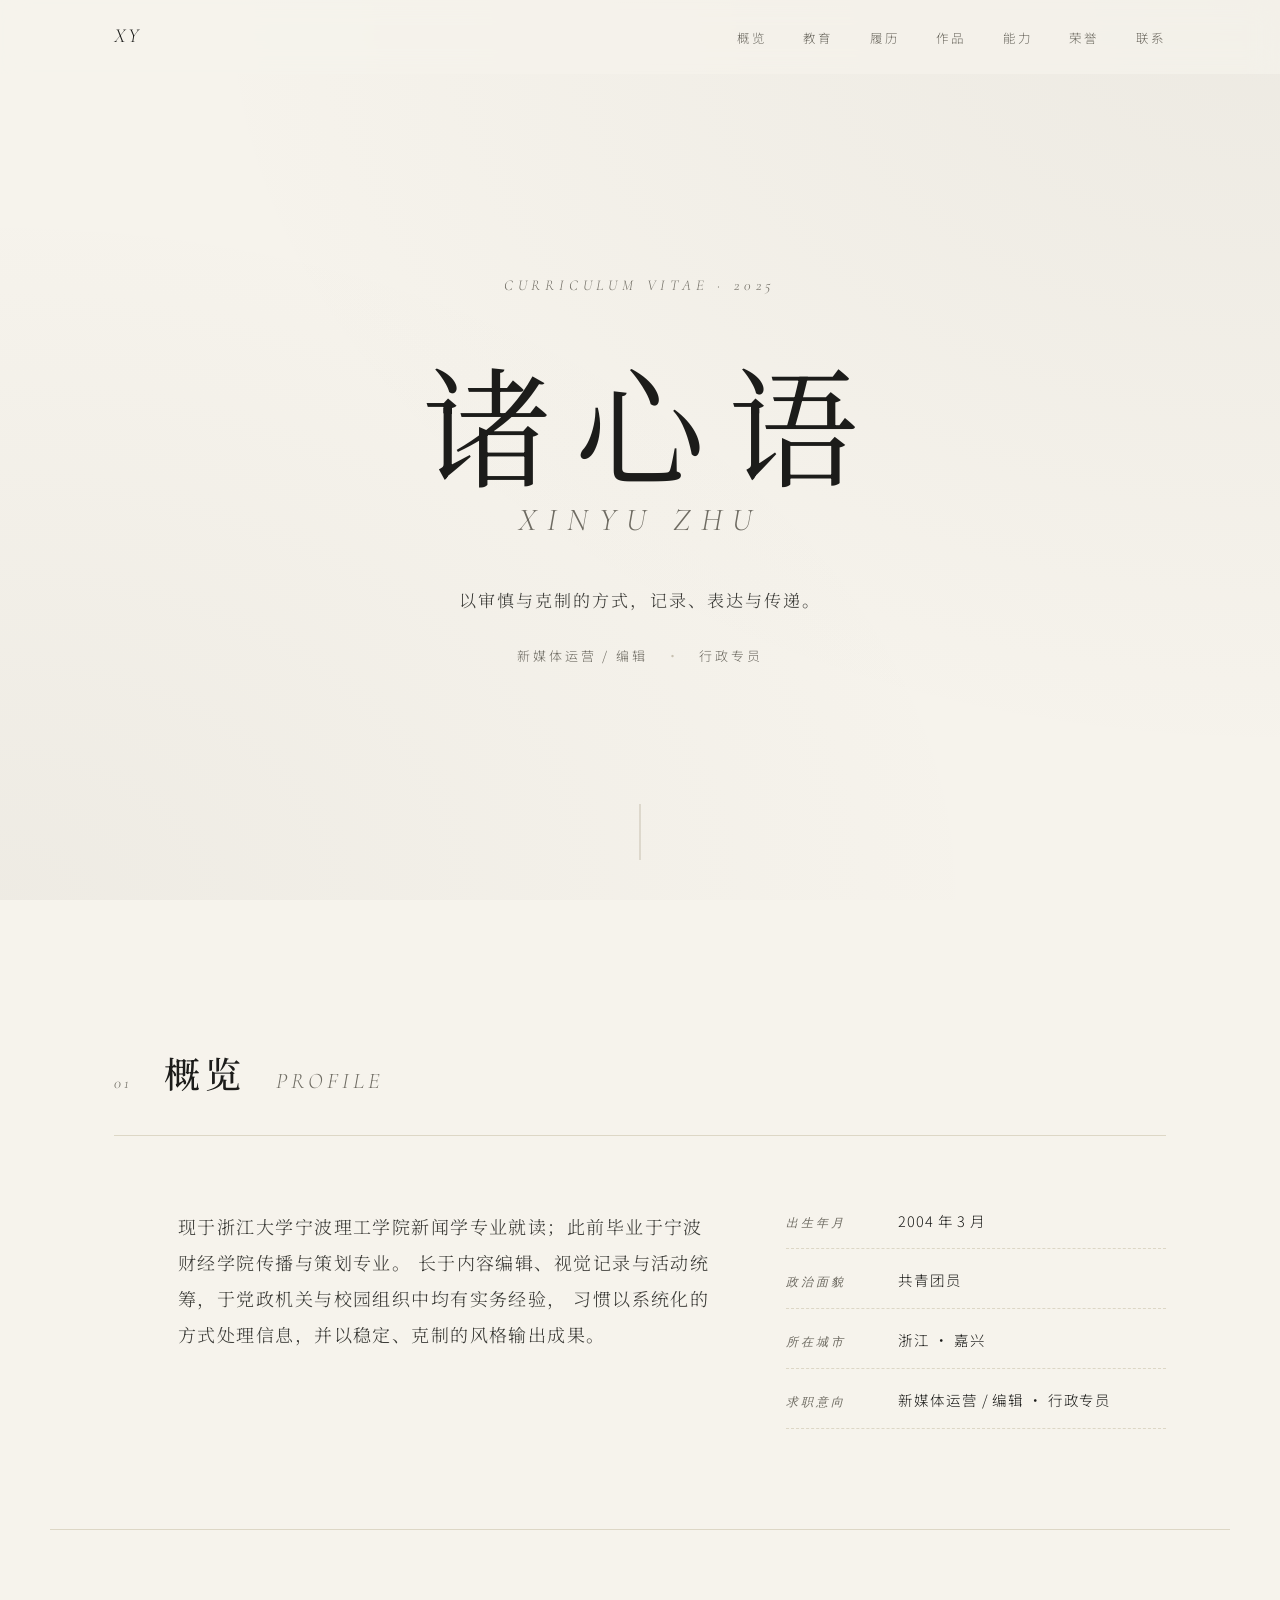
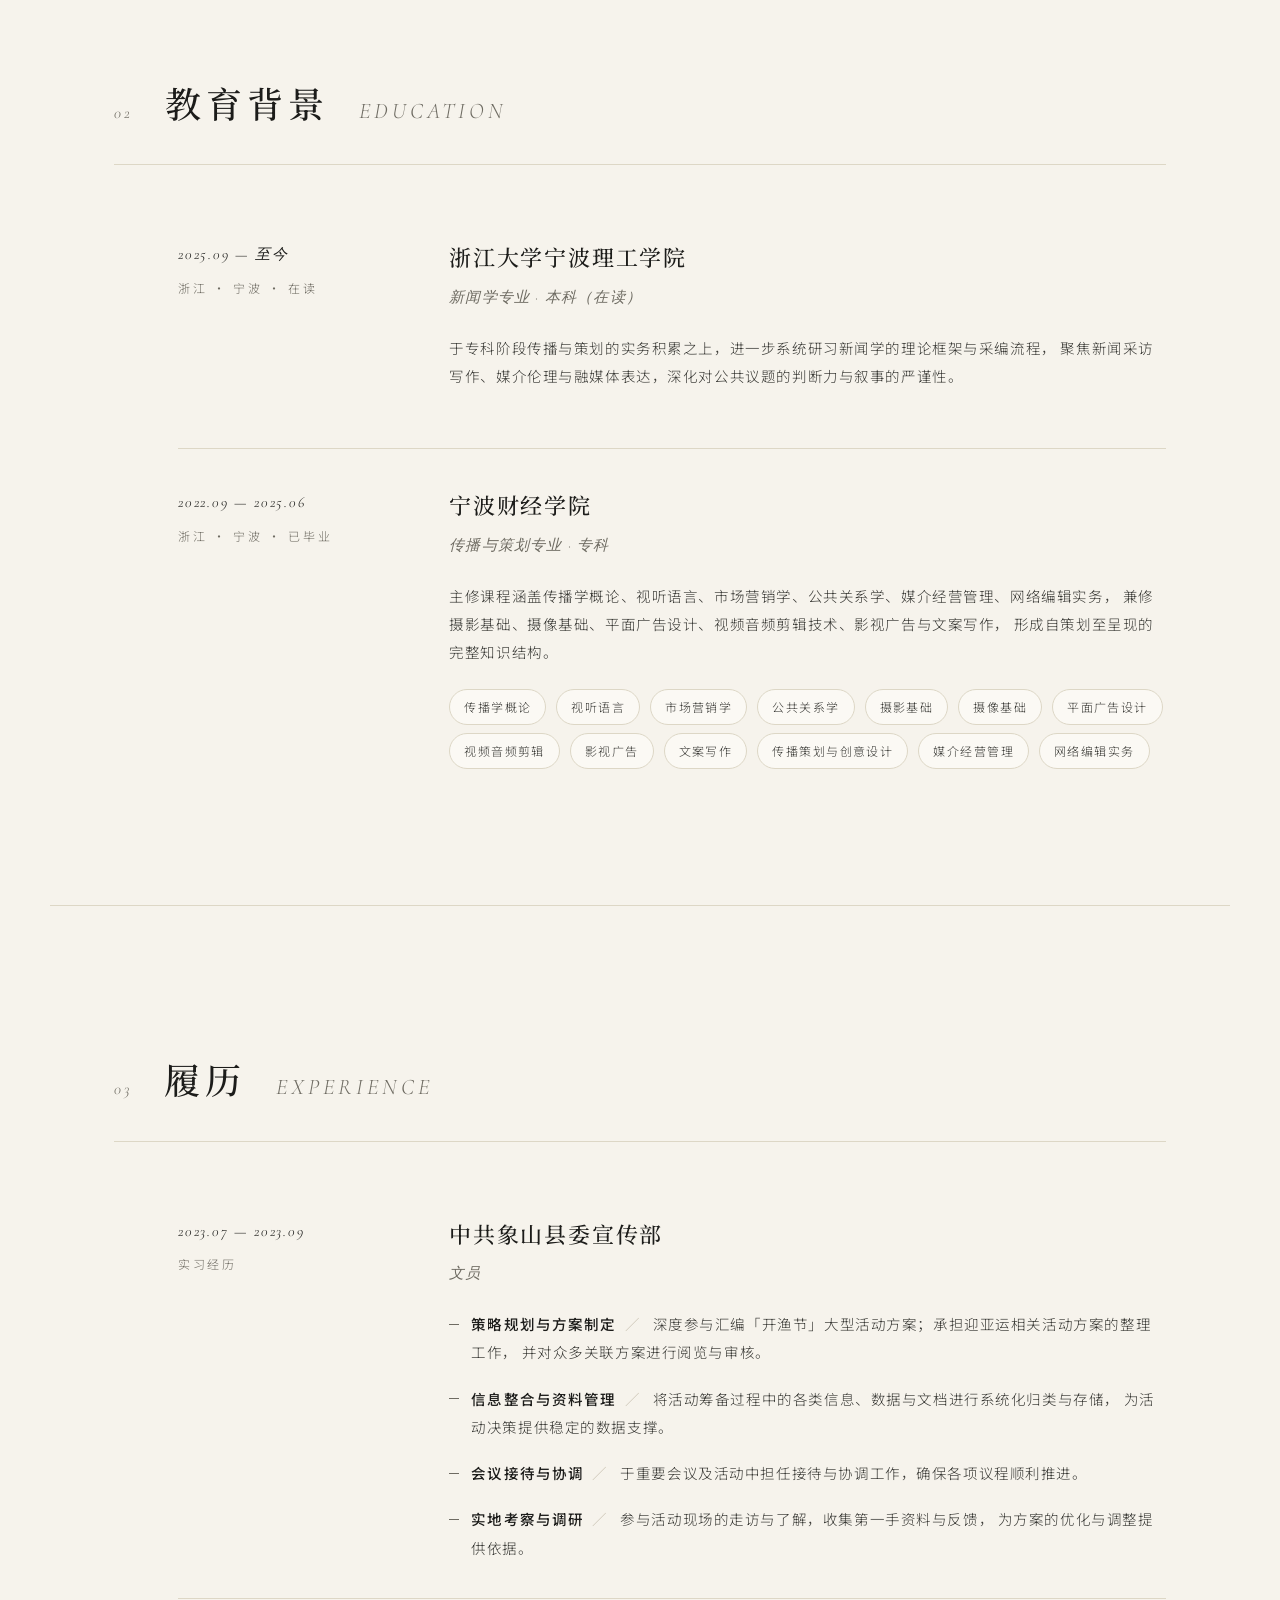
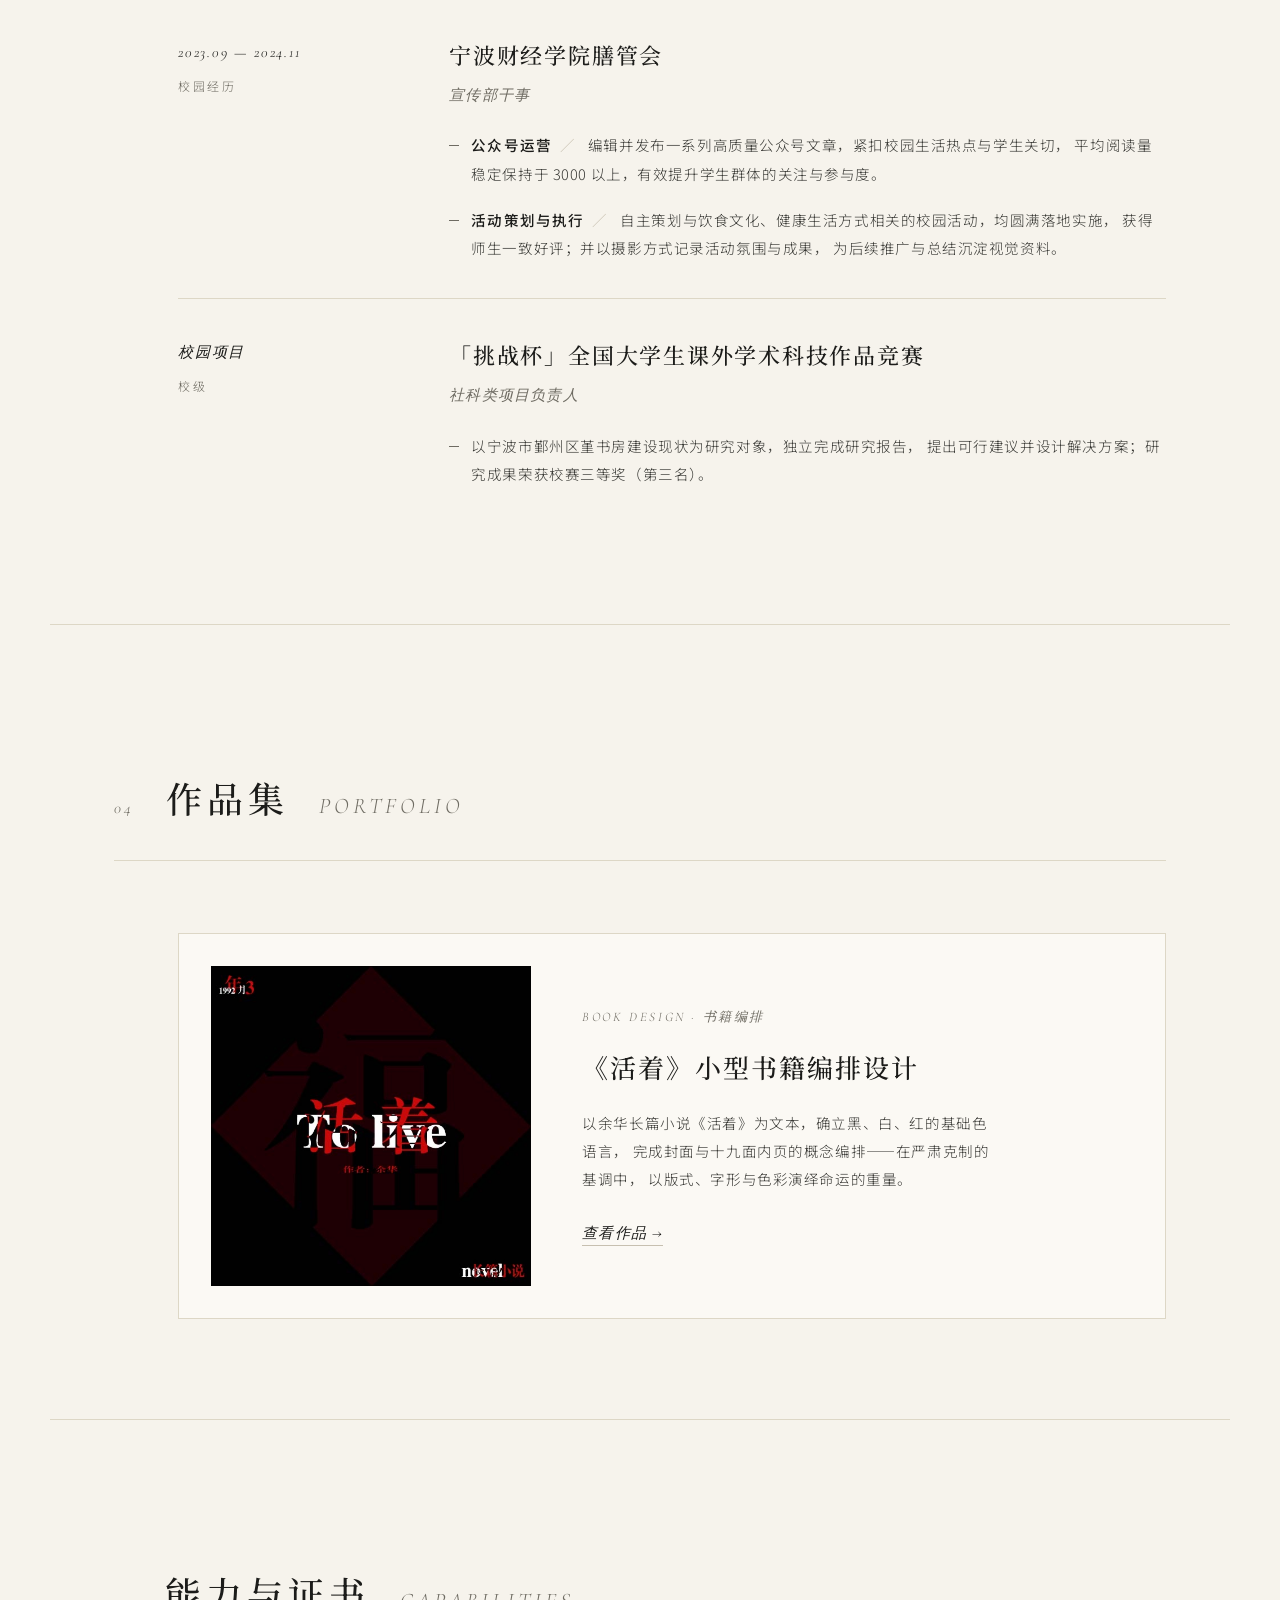
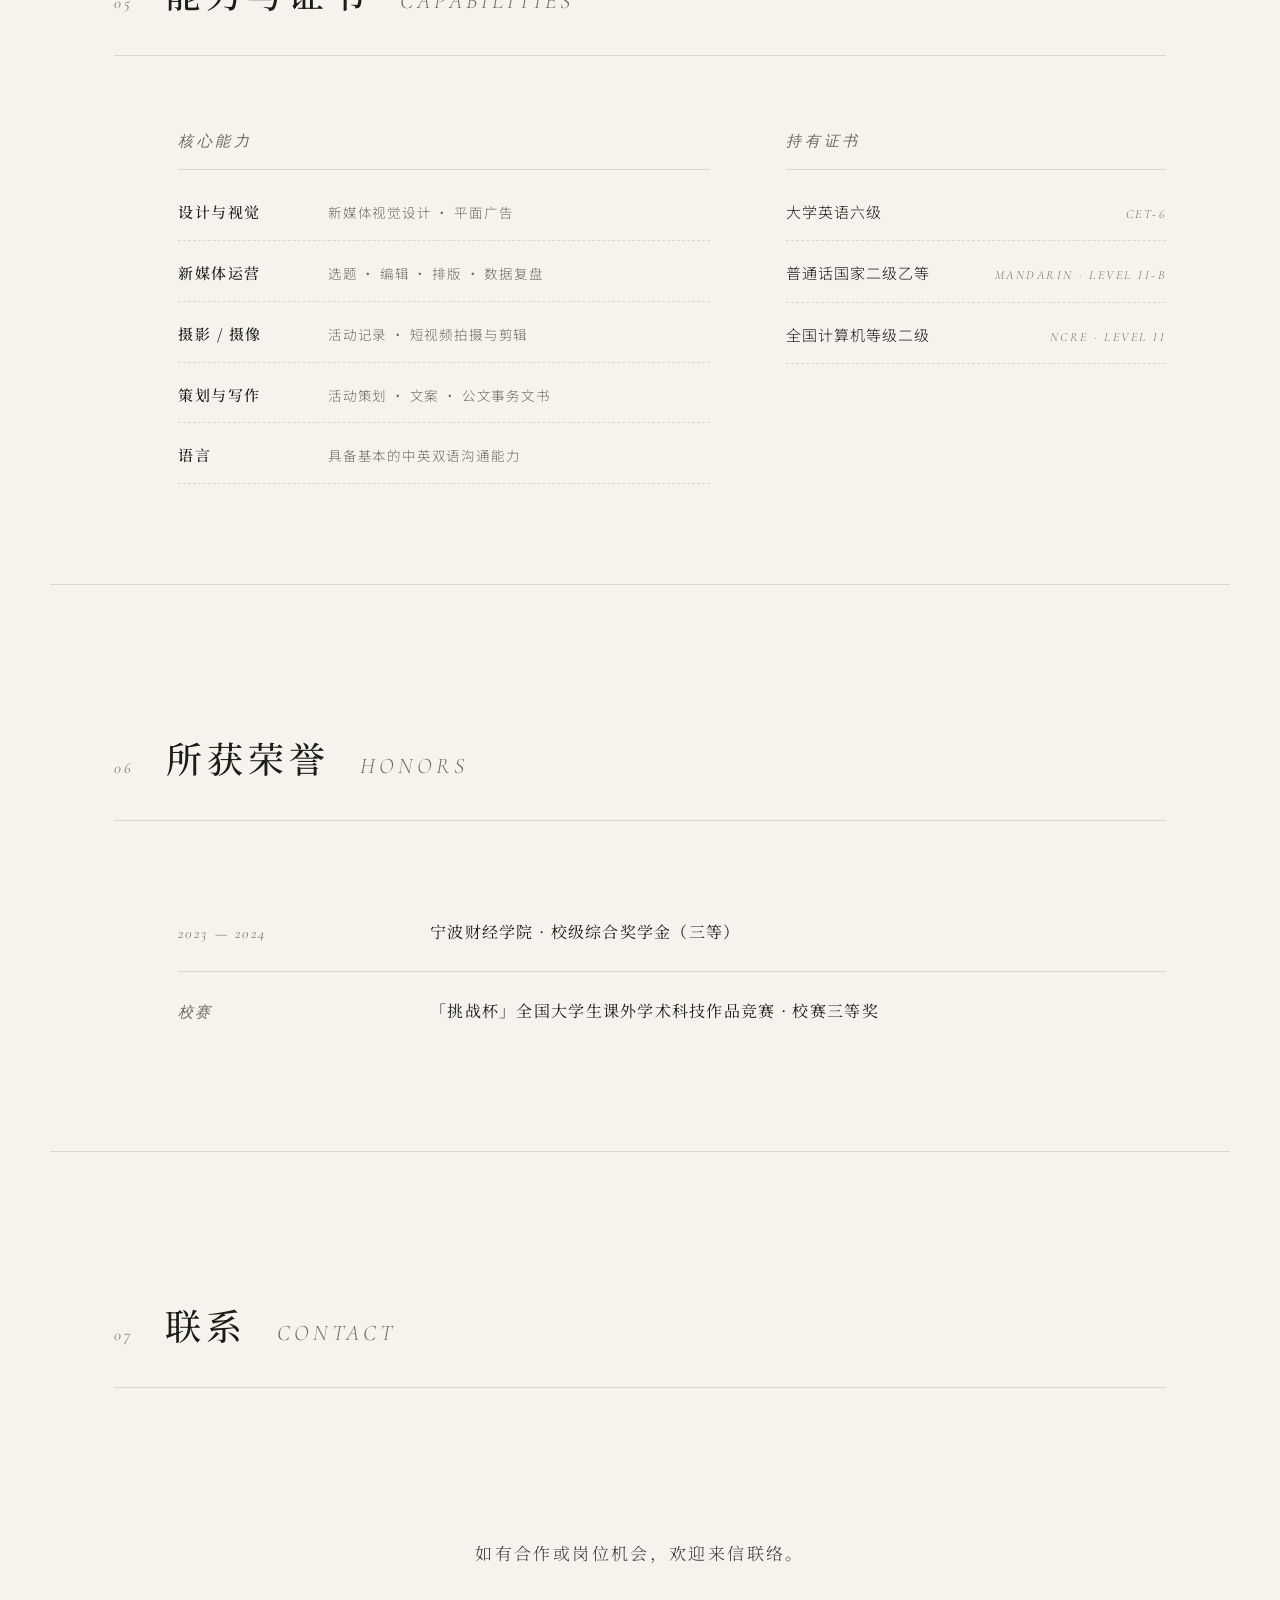
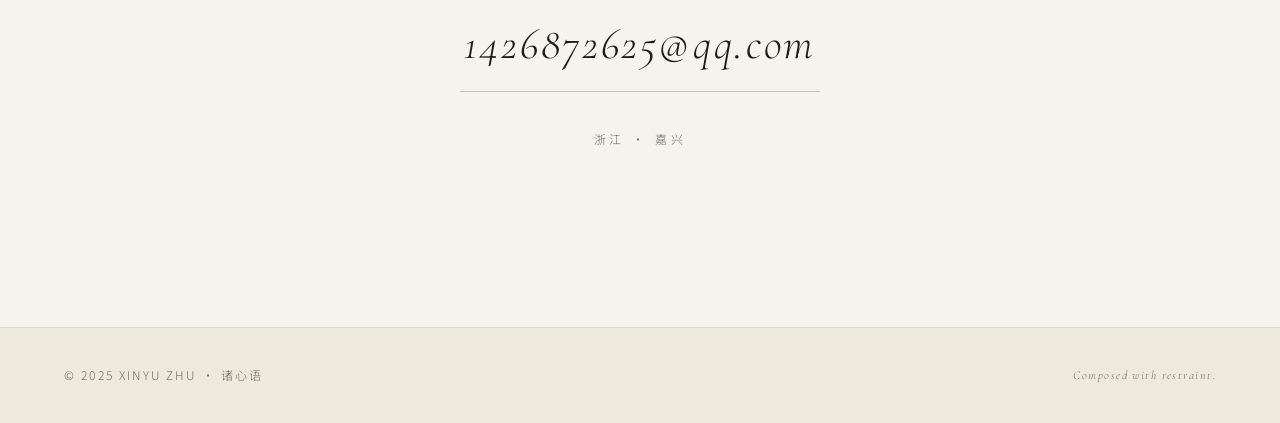
==== index.html @ d135bc0a "cv" ====
<!DOCTYPE html>
<html lang="zh-CN">
<head>
    <meta charset="UTF-8">
    <meta name="viewport" content="width=device-width, initial-scale=1.0">
    <title>诸心语 · XinYu Zhu</title>
    <meta name="description" content="诸心语 — 新媒体运营 / 编辑 / 行政专员 个人简历">
    <link rel="preconnect" href="https://fonts.googleapis.com">
    <link rel="preconnect" href="https://fonts.gstatic.com" crossorigin>
    <link href="https://fonts.googleapis.com/css2?family=Cormorant+Garamond:ital,wght@0,300;0,400;0,500;1,300;1,400&family=Noto+Serif+SC:wght@300;400;500;600&family=Noto+Sans+SC:wght@300;400;500&display=swap" rel="stylesheet">
    <link rel="stylesheet" href="styles.css">
</head>
<body>

    <nav class="nav">
        <div class="nav-inner">
            <a href="#top" class="nav-mark">XY</a>
            <ul class="nav-links">
                <li><a href="#profile">概览</a></li>
                <li><a href="#education">教育</a></li>
                <li><a href="#experience">履历</a></li>
                <li><a href="#portfolio">作品</a></li>
                <li><a href="#capabilities">能力</a></li>
                <li><a href="#honors">荣誉</a></li>
                <li><a href="#contact">联系</a></li>
            </ul>
        </div>
    </nav>

    <header id="top" class="hero">
        <div class="hero-inner">
            <p class="hero-eyebrow">Curriculum Vitae · 2025</p>
            <h1 class="hero-name">
                <span class="hero-name-zh">诸心语</span>
                <span class="hero-name-en">XinYu&nbsp;Zhu</span>
            </h1>
            <p class="hero-tagline">以审慎与克制的方式，记录、表达与传递。</p>
            <div class="hero-meta">
                <span>新媒体运营 / 编辑</span>
                <span class="dot">·</span>
                <span>行政专员</span>
            </div>
        </div>
        <div class="hero-scroll" aria-hidden="true">
            <span></span>
        </div>
    </header>

    <main>

        <section id="profile" class="section">
            <div class="section-head">
                <span class="section-num">01</span>
                <h2 class="section-title">概览 <em>Profile</em></h2>
            </div>
            <div class="section-body two-col">
                <div class="col-left">
                    <p class="lead">
                        现于浙江大学宁波理工学院新闻学专业就读；此前毕业于宁波财经学院传播与策划专业。
                        长于内容编辑、视觉记录与活动统筹，于党政机关与校园组织中均有实务经验，
                        习惯以系统化的方式处理信息，并以稳定、克制的风格输出成果。
                    </p>
                </div>
                <div class="col-right">
                    <dl class="meta-list">
                        <div><dt>出生年月</dt><dd>2004 年 3 月</dd></div>
                        <div><dt>政治面貌</dt><dd>共青团员</dd></div>
                        <div><dt>所在城市</dt><dd>浙江 · 嘉兴</dd></div>
                        <div><dt>求职意向</dt><dd>新媒体运营 / 编辑 · 行政专员</dd></div>
                    </dl>
                </div>
            </div>
        </section>

        <section id="education" class="section">
            <div class="section-head">
                <span class="section-num">02</span>
                <h2 class="section-title">教育背景 <em>Education</em></h2>
            </div>
            <div class="section-body">

                <article class="entry">
                    <div class="entry-meta">
                        <p class="entry-date">2025.09 — 至今</p>
                        <p class="entry-place">浙江 · 宁波 · 在读</p>
                    </div>
                    <div class="entry-body">
                        <h3 class="entry-title">浙江大学宁波理工学院</h3>
                        <p class="entry-sub">新闻学专业 · 本科（在读）</p>
                        <p class="entry-desc">
                            于专科阶段传播与策划的实务积累之上，进一步系统研习新闻学的理论框架与采编流程，
                            聚焦新闻采访写作、媒介伦理与融媒体表达，深化对公共议题的判断力与叙事的严谨性。
                        </p>
                    </div>
                </article>

                <article class="entry">
                    <div class="entry-meta">
                        <p class="entry-date">2022.09 — 2025.06</p>
                        <p class="entry-place">浙江 · 宁波 · 已毕业</p>
                    </div>
                    <div class="entry-body">
                        <h3 class="entry-title">宁波财经学院</h3>
                        <p class="entry-sub">传播与策划专业 · 专科</p>
                        <p class="entry-desc">
                            主修课程涵盖传播学概论、视听语言、市场营销学、公共关系学、媒介经营管理、网络编辑实务，
                            兼修摄影基础、摄像基础、平面广告设计、视频音频剪辑技术、影视广告与文案写作，
                            形成自策划至呈现的完整知识结构。
                        </p>
                        <ul class="tag-list" aria-label="主修课程">
                            <li>传播学概论</li>
                            <li>视听语言</li>
                            <li>市场营销学</li>
                            <li>公共关系学</li>
                            <li>摄影基础</li>
                            <li>摄像基础</li>
                            <li>平面广告设计</li>
                            <li>视频音频剪辑</li>
                            <li>影视广告</li>
                            <li>文案写作</li>
                            <li>传播策划与创意设计</li>
                            <li>媒介经营管理</li>
                            <li>网络编辑实务</li>
                        </ul>
                    </div>
                </article>

            </div>
        </section>

        <section id="experience" class="section">
            <div class="section-head">
                <span class="section-num">03</span>
                <h2 class="section-title">履历 <em>Experience</em></h2>
            </div>

            <div class="section-body">

                <article class="entry">
                    <div class="entry-meta">
                        <p class="entry-date">2023.07 — 2023.09</p>
                        <p class="entry-place">实习经历</p>
                    </div>
                    <div class="entry-body">
                        <h3 class="entry-title">中共象山县委宣传部</h3>
                        <p class="entry-sub">文员</p>
                        <ul class="duty-list">
                            <li>
                                <span class="duty-key">策略规划与方案制定</span>
                                深度参与汇编「开渔节」大型活动方案；承担迎亚运相关活动方案的整理工作，
                                并对众多关联方案进行阅览与审核。
                            </li>
                            <li>
                                <span class="duty-key">信息整合与资料管理</span>
                                将活动筹备过程中的各类信息、数据与文档进行系统化归类与存储，
                                为活动决策提供稳定的数据支撑。
                            </li>
                            <li>
                                <span class="duty-key">会议接待与协调</span>
                                于重要会议及活动中担任接待与协调工作，确保各项议程顺利推进。
                            </li>
                            <li>
                                <span class="duty-key">实地考察与调研</span>
                                参与活动现场的走访与了解，收集第一手资料与反馈，
                                为方案的优化与调整提供依据。
                            </li>
                        </ul>
                    </div>
                </article>

                <article class="entry">
                    <div class="entry-meta">
                        <p class="entry-date">2023.09 — 2024.11</p>
                        <p class="entry-place">校园经历</p>
                    </div>
                    <div class="entry-body">
                        <h3 class="entry-title">宁波财经学院膳管会</h3>
                        <p class="entry-sub">宣传部干事</p>
                        <ul class="duty-list">
                            <li>
                                <span class="duty-key">公众号运营</span>
                                编辑并发布一系列高质量公众号文章，紧扣校园生活热点与学生关切，
                                平均阅读量稳定保持于 3000 以上，有效提升学生群体的关注与参与度。
                            </li>
                            <li>
                                <span class="duty-key">活动策划与执行</span>
                                自主策划与饮食文化、健康生活方式相关的校园活动，均圆满落地实施，
                                获得师生一致好评；并以摄影方式记录活动氛围与成果，
                                为后续推广与总结沉淀视觉资料。
                            </li>
                        </ul>
                    </div>
                </article>

                <article class="entry">
                    <div class="entry-meta">
                        <p class="entry-date">校园项目</p>
                        <p class="entry-place">校级</p>
                    </div>
                    <div class="entry-body">
                        <h3 class="entry-title">「挑战杯」全国大学生课外学术科技作品竞赛</h3>
                        <p class="entry-sub">社科类项目负责人</p>
                        <ul class="duty-list">
                            <li>
                                以宁波市鄞州区堇书房建设现状为研究对象，独立完成研究报告，
                                提出可行建议并设计解决方案；研究成果荣获校赛三等奖（第三名）。
                            </li>
                        </ul>
                    </div>
                </article>

            </div>
        </section>

        <section id="portfolio" class="section">
            <div class="section-head">
                <span class="section-num">04</span>
                <h2 class="section-title">作品集 <em>Portfolio</em></h2>
            </div>
            <div class="section-body">
                <a class="work-card" href="work-living.html">
                    <div class="work-card-img">
                        <img src="assets/works/living/cover.jpg" alt="《活着》书籍编排设计封面" loading="lazy">
                    </div>
                    <div class="work-card-text">
                        <p class="work-card-eyebrow">Book Design · 书籍编排</p>
                        <h3 class="work-card-title">《活着》小型书籍编排设计</h3>
                        <p class="work-card-desc">
                            以余华长篇小说《活着》为文本，确立黑、白、红的基础色语言，
                            完成封面与十九面内页的概念编排——在严肃克制的基调中，
                            以版式、字形与色彩演绎命运的重量。
                        </p>
                        <span class="work-card-cta">查看作品 →</span>
                    </div>
                </a>
            </div>
        </section>

        <section id="capabilities" class="section">
            <div class="section-head">
                <span class="section-num">05</span>
                <h2 class="section-title">能力与证书 <em>Capabilities</em></h2>
            </div>
            <div class="section-body two-col">
                <div class="col-left">
                    <h4 class="sub-title">核心能力</h4>
                    <ul class="cap-list">
                        <li><span>设计与视觉</span><i>新媒体视觉设计 · 平面广告</i></li>
                        <li><span>新媒体运营</span><i>选题 · 编辑 · 排版 · 数据复盘</i></li>
                        <li><span>摄影 / 摄像</span><i>活动记录 · 短视频拍摄与剪辑</i></li>
                        <li><span>策划与写作</span><i>活动策划 · 文案 · 公文事务文书</i></li>
                        <li><span>语言</span><i>具备基本的中英双语沟通能力</i></li>
                    </ul>
                </div>
                <div class="col-right">
                    <h4 class="sub-title">持有证书</h4>
                    <ul class="cert-list">
                        <li>大学英语六级 <span>CET-6</span></li>
                        <li>普通话国家二级乙等 <span>Mandarin · Level II-B</span></li>
                        <li>全国计算机等级二级 <span>NCRE · Level II</span></li>
                    </ul>
                </div>
            </div>
        </section>

        <section id="honors" class="section">
            <div class="section-head">
                <span class="section-num">06</span>
                <h2 class="section-title">所获荣誉 <em>Honors</em></h2>
            </div>
            <div class="section-body">
                <ul class="honor-list">
                    <li>
                        <span class="honor-year">2023 — 2024</span>
                        <span class="honor-name">宁波财经学院 · 校级综合奖学金（三等）</span>
                    </li>
                    <li>
                        <span class="honor-year">校赛</span>
                        <span class="honor-name">「挑战杯」全国大学生课外学术科技作品竞赛 · 校赛三等奖</span>
                    </li>
                </ul>
            </div>
        </section>

        <section id="contact" class="section section-contact">
            <div class="section-head">
                <span class="section-num">07</span>
                <h2 class="section-title">联系 <em>Contact</em></h2>
            </div>
            <div class="section-body contact-body">
                <p class="contact-lead">如有合作或岗位机会，欢迎来信联络。</p>
                <a class="contact-mail" href="mailto:1426872625@qq.com">1426872625@qq.com</a>
                <p class="contact-loc">浙江 · 嘉兴</p>
            </div>
        </section>

    </main>

    <footer class="footer">
        <div class="footer-inner">
            <p>© 2025 XinYu Zhu · 诸心语</p>
            <p class="footer-sign">Composed with restraint.</p>
        </div>
    </footer>

    <script src="script.js"></script>
</body>
</html>
---- styles.css ----
/* ============================================================
   诸心语 · Personal CV
   Editorial · Restrained · Sophisticated Minimalism
   ============================================================ */

:root {
    --bg: #F6F3EC;
    --bg-soft: #EEE9DD;
    --paper: #FBF9F4;
    --ink: #1C1C1A;
    --ink-soft: #3A3A36;
    --ink-mute: #6E6B62;
    --line: #C7C0B0;
    --line-soft: #DDD7C6;
    --accent: #5C5847;
    --accent-deep: #2E2C25;

    --serif-cn: "Noto Serif SC", "Songti SC", "STSong", "宋体", serif;
    --serif-en: "Cormorant Garamond", "Times New Roman", Georgia, serif;
    --sans-cn: "Noto Sans SC", "PingFang SC", "Helvetica Neue", system-ui, sans-serif;

    --max: 1180px;
    --pad-x: clamp(24px, 5vw, 80px);
}

* { box-sizing: border-box; }

html { scroll-behavior: smooth; }

body {
    margin: 0;
    background: var(--bg);
    color: var(--ink);
    font-family: var(--sans-cn);
    font-weight: 300;
    font-size: 15px;
    line-height: 1.85;
    letter-spacing: 0.02em;
    -webkit-font-smoothing: antialiased;
    -moz-osx-font-smoothing: grayscale;
}

a {
    color: inherit;
    text-decoration: none;
    transition: color .25s ease, opacity .25s ease;
}

ul { margin: 0; padding: 0; list-style: none; }

::selection { background: var(--ink); color: var(--bg); }

/* ============================================================
   NAVIGATION
   ============================================================ */

.nav {
    position: fixed;
    top: 0;
    left: 0;
    right: 0;
    z-index: 50;
    backdrop-filter: blur(14px);
    -webkit-backdrop-filter: blur(14px);
    background: rgba(246, 243, 236, 0.72);
    border-bottom: 1px solid transparent;
    transition: border-color .3s ease, background .3s ease;
}

.nav.scrolled {
    border-bottom-color: var(--line-soft);
}

.nav-inner {
    max-width: var(--max);
    margin: 0 auto;
    padding: 18px var(--pad-x);
    display: flex;
    align-items: center;
    justify-content: space-between;
}

.nav-mark {
    font-family: var(--serif-en);
    font-size: 20px;
    font-style: italic;
    letter-spacing: 0.08em;
    color: var(--ink);
}

.nav-links {
    display: flex;
    gap: clamp(18px, 3vw, 36px);
}

.nav-links a {
    font-size: 12.5px;
    letter-spacing: 0.18em;
    color: var(--ink-mute);
    text-transform: uppercase;
    position: relative;
}

.nav-links a::after {
    content: "";
    position: absolute;
    left: 0; bottom: -6px;
    height: 1px;
    width: 0;
    background: var(--ink);
    transition: width .3s ease;
}

.nav-links a:hover { color: var(--ink); }
.nav-links a:hover::after { width: 100%; }

@media (max-width: 720px) {
    .nav-links { display: none; }
}

/* ============================================================
   HERO
   ============================================================ */

.hero {
    min-height: 100vh;
    display: flex;
    align-items: center;
    justify-content: center;
    padding: 120px var(--pad-x) 80px;
    position: relative;
    background:
        radial-gradient(ellipse at top right, rgba(92,88,71,0.06), transparent 60%),
        radial-gradient(ellipse at bottom left, rgba(92,88,71,0.05), transparent 55%),
        var(--bg);
}

.hero-inner {
    max-width: var(--max);
    width: 100%;
    text-align: center;
}

.hero-eyebrow {
    font-family: var(--serif-en);
    font-style: italic;
    font-size: 15px;
    letter-spacing: 0.32em;
    color: var(--ink-mute);
    margin: 0 0 56px;
    text-transform: uppercase;
}

.hero-name {
    font-family: var(--serif-cn);
    font-weight: 400;
    margin: 0;
    line-height: 1;
    display: flex;
    flex-direction: column;
    align-items: center;
    gap: 18px;
}

.hero-name-zh {
    font-size: clamp(56px, 11vw, 130px);
    letter-spacing: 0.18em;
    padding-left: 0.18em;
    color: var(--ink);
}

.hero-name-en {
    font-family: var(--serif-en);
    font-style: italic;
    font-weight: 300;
    font-size: clamp(22px, 3vw, 32px);
    letter-spacing: 0.32em;
    color: var(--ink-mute);
    text-transform: uppercase;
}

.hero-tagline {
    margin: 48px auto 28px;
    max-width: 520px;
    font-family: var(--serif-cn);
    font-size: 17px;
    font-weight: 300;
    letter-spacing: 0.12em;
    color: var(--ink-soft);
    line-height: 1.9;
}

.hero-meta {
    font-size: 13px;
    letter-spacing: 0.22em;
    color: var(--ink-mute);
    text-transform: uppercase;
}

.hero-meta .dot {
    margin: 0 12px;
    color: var(--line);
}

.hero-scroll {
    position: absolute;
    bottom: 40px;
    left: 50%;
    transform: translateX(-50%);
    width: 1px;
    height: 56px;
    background: var(--line);
    overflow: hidden;
}

.hero-scroll span {
    display: block;
    width: 1px;
    height: 100%;
    background: var(--ink);
    transform: translateY(-100%);
    animation: scrollDrip 2.4s ease-in-out infinite;
}

@keyframes scrollDrip {
    0%   { transform: translateY(-100%); }
    50%  { transform: translateY(0%); }
    100% { transform: translateY(100%); }
}

/* ============================================================
   SECTIONS
   ============================================================ */

.section {
    max-width: var(--max);
    margin: 0 auto;
    padding: clamp(80px, 12vw, 140px) var(--pad-x) clamp(60px, 8vw, 100px);
    border-top: 1px solid var(--line-soft);
}

.section:first-of-type { border-top: none; }

.section-head {
    display: flex;
    align-items: baseline;
    gap: 32px;
    margin-bottom: clamp(40px, 6vw, 72px);
    padding-bottom: 28px;
    border-bottom: 1px solid var(--line-soft);
}

.section-num {
    font-family: var(--serif-en);
    font-style: italic;
    font-size: 16px;
    color: var(--ink-mute);
    letter-spacing: 0.18em;
}

.section-title {
    font-family: var(--serif-cn);
    font-weight: 500;
    font-size: clamp(26px, 3.4vw, 36px);
    letter-spacing: 0.14em;
    margin: 0;
    color: var(--ink);
}

.section-title em {
    font-family: var(--serif-en);
    font-style: italic;
    font-weight: 300;
    font-size: 0.62em;
    color: var(--ink-mute);
    margin-left: 16px;
    letter-spacing: 0.18em;
    text-transform: uppercase;
}

.section-body {
    padding-left: clamp(0px, 5vw, 64px);
}

.two-col {
    display: grid;
    grid-template-columns: 1.4fr 1fr;
    gap: clamp(40px, 6vw, 80px);
}

@media (max-width: 800px) {
    .two-col { grid-template-columns: 1fr; gap: 40px; }
    .section-body { padding-left: 0; }
}

/* ---------- Profile ---------- */

.lead {
    font-family: var(--serif-cn);
    font-size: 18px;
    font-weight: 300;
    line-height: 2;
    letter-spacing: 0.08em;
    color: var(--ink-soft);
    margin: 0;
    max-width: 56ch;
}

.meta-list {
    margin: 0;
    padding: 0;
    display: flex;
    flex-direction: column;
    gap: 18px;
}

.meta-list > div {
    display: grid;
    grid-template-columns: 92px 1fr;
    align-items: baseline;
    gap: 20px;
    padding-bottom: 14px;
    border-bottom: 1px dashed var(--line-soft);
}

.meta-list dt {
    font-size: 12px;
    letter-spacing: 0.24em;
    color: var(--ink-mute);
    text-transform: uppercase;
    font-family: var(--serif-en);
    font-style: italic;
}

.meta-list dd {
    margin: 0;
    font-size: 14.5px;
    color: var(--ink);
    letter-spacing: 0.06em;
}

/* ---------- Entry ---------- */

.entry {
    display: grid;
    grid-template-columns: 220px 1fr;
    gap: clamp(28px, 4vw, 56px);
    padding: 36px 0;
    border-top: 1px solid var(--line-soft);
}

.entry:first-child { border-top: none; padding-top: 0; }

@media (max-width: 720px) {
    .entry { grid-template-columns: 1fr; gap: 16px; }
}

.entry-meta {
    padding-top: 4px;
}

.entry-date {
    font-family: var(--serif-en);
    font-style: italic;
    font-size: 15px;
    letter-spacing: 0.12em;
    color: var(--ink);
    margin: 0 0 8px;
}

.entry-place {
    font-size: 12px;
    letter-spacing: 0.22em;
    color: var(--ink-mute);
    text-transform: uppercase;
    margin: 0;
}

.entry-body { min-width: 0; }

.entry-title {
    font-family: var(--serif-cn);
    font-weight: 500;
    font-size: 22px;
    letter-spacing: 0.08em;
    margin: 0 0 6px;
    color: var(--ink);
}

.entry-sub {
    font-family: var(--serif-en);
    font-style: italic;
    font-size: 15px;
    color: var(--ink-mute);
    letter-spacing: 0.08em;
    margin: 0 0 22px;
}

.entry-desc {
    font-size: 14.5px;
    line-height: 1.95;
    color: var(--ink-soft);
    margin: 0 0 22px;
    letter-spacing: 0.04em;
}

.duty-list {
    display: flex;
    flex-direction: column;
    gap: 18px;
}

.duty-list li {
    position: relative;
    padding-left: 22px;
    font-size: 14.5px;
    line-height: 1.95;
    color: var(--ink-soft);
    letter-spacing: 0.04em;
}

.duty-list li::before {
    content: "";
    position: absolute;
    left: 0; top: 0.95em;
    width: 10px; height: 1px;
    background: var(--ink-mute);
}

.duty-key {
    display: inline-block;
    font-weight: 500;
    color: var(--ink);
    margin-right: 8px;
    letter-spacing: 0.08em;
}

.duty-key::after {
    content: " ／ ";
    color: var(--line);
    font-weight: 300;
    margin-left: 4px;
}

/* ---------- Tags (courses) ---------- */

.tag-list {
    display: flex;
    flex-wrap: wrap;
    gap: 8px 10px;
    margin-top: 8px;
}

.tag-list li {
    font-size: 12px;
    letter-spacing: 0.12em;
    color: var(--ink-soft);
    padding: 6px 14px;
    border: 1px solid var(--line-soft);
    border-radius: 999px;
    background: var(--paper);
    transition: border-color .25s ease, color .25s ease;
}

.tag-list li:hover {
    border-color: var(--ink);
    color: var(--ink);
}

/* ---------- Capabilities ---------- */

.sub-title {
    font-family: var(--serif-en);
    font-style: italic;
    font-weight: 400;
    font-size: 15px;
    letter-spacing: 0.24em;
    color: var(--ink-mute);
    text-transform: uppercase;
    margin: 0 0 28px;
    padding-bottom: 14px;
    border-bottom: 1px solid var(--line-soft);
}

.cap-list,
.cert-list {
    display: flex;
    flex-direction: column;
    gap: 18px;
}

.cap-list li {
    display: grid;
    grid-template-columns: 130px 1fr;
    align-items: baseline;
    gap: 20px;
    padding-bottom: 14px;
    border-bottom: 1px dashed var(--line-soft);
}

.cap-list li span {
    font-family: var(--serif-cn);
    font-weight: 500;
    font-size: 15px;
    color: var(--ink);
    letter-spacing: 0.1em;
}

.cap-list li i {
    font-style: normal;
    font-size: 13.5px;
    color: var(--ink-mute);
    letter-spacing: 0.06em;
}

.cert-list li {
    display: flex;
    justify-content: space-between;
    align-items: baseline;
    padding-bottom: 14px;
    border-bottom: 1px dashed var(--line-soft);
    font-size: 15px;
    color: var(--ink);
    letter-spacing: 0.06em;
}

.cert-list li span {
    font-family: var(--serif-en);
    font-style: italic;
    font-size: 12.5px;
    letter-spacing: 0.2em;
    color: var(--ink-mute);
    text-transform: uppercase;
}

/* ---------- Portfolio card ---------- */

.work-card {
    display: grid;
    grid-template-columns: 320px 1fr;
    gap: clamp(28px, 4vw, 56px);
    align-items: center;
    padding: clamp(20px, 3vw, 32px);
    border: 1px solid var(--line-soft);
    background: var(--paper);
    transition: border-color .35s ease, transform .35s ease, box-shadow .35s ease;
}

.work-card:hover {
    border-color: var(--ink);
    transform: translateY(-3px);
    box-shadow: 0 24px 60px rgba(28,28,26,0.08);
}

.work-card-img {
    aspect-ratio: 1 / 1;
    overflow: hidden;
    background: var(--bg-soft);
}

.work-card-img img {
    display: block;
    width: 100%;
    height: 100%;
    object-fit: cover;
    transition: transform .9s cubic-bezier(0.2,0.7,0.2,1);
}

.work-card:hover .work-card-img img { transform: scale(1.04); }

.work-card-eyebrow {
    font-family: var(--serif-en);
    font-style: italic;
    font-size: 13px;
    letter-spacing: 0.2em;
    text-transform: uppercase;
    color: var(--ink-mute);
    margin: 0 0 14px;
}

.work-card-title {
    font-family: var(--serif-cn);
    font-weight: 500;
    font-size: clamp(20px, 2.6vw, 26px);
    letter-spacing: 0.08em;
    color: var(--ink);
    margin: 0 0 18px;
}

.work-card-desc {
    font-size: 14.5px;
    line-height: 1.95;
    letter-spacing: 0.04em;
    color: var(--ink-soft);
    margin: 0 0 24px;
    max-width: 52ch;
}

.work-card-cta {
    font-family: var(--serif-en);
    font-style: italic;
    font-size: 15px;
    letter-spacing: 0.08em;
    color: var(--ink);
    border-bottom: 1px solid var(--line);
    padding-bottom: 3px;
    transition: border-color .3s ease;
}

.work-card:hover .work-card-cta { border-bottom-color: var(--ink); }

@media (max-width: 720px) {
    .work-card { grid-template-columns: 1fr; }
    .work-card-img { max-width: 280px; }
}

/* ---------- Honors ---------- */

.honor-list {
    display: flex;
    flex-direction: column;
}

.honor-list li {
    display: grid;
    grid-template-columns: 220px 1fr;
    gap: 32px;
    padding: 24px 0;
    border-top: 1px solid var(--line-soft);
    align-items: baseline;
}

.honor-list li:first-child { border-top: none; }

.honor-year {
    font-family: var(--serif-en);
    font-style: italic;
    font-size: 15px;
    letter-spacing: 0.14em;
    color: var(--ink-mute);
}

.honor-name {
    font-family: var(--serif-cn);
    font-size: 16px;
    font-weight: 400;
    letter-spacing: 0.08em;
    color: var(--ink);
}

@media (max-width: 720px) {
    .honor-list li { grid-template-columns: 1fr; gap: 6px; }
}

/* ---------- Contact ---------- */

.section-contact {
    border-top: 1px solid var(--line-soft);
}

.contact-body {
    text-align: center;
    padding: clamp(40px, 6vw, 80px) 0;
}

.contact-lead {
    font-family: var(--serif-cn);
    font-size: 17px;
    color: var(--ink-soft);
    letter-spacing: 0.14em;
    margin: 0 0 36px;
}

.contact-mail {
    display: inline-block;
    font-family: var(--serif-en);
    font-style: italic;
    font-size: clamp(28px, 4vw, 44px);
    letter-spacing: 0.06em;
    color: var(--ink);
    border-bottom: 1px solid var(--line);
    padding: 0 4px 6px;
    transition: border-color .3s ease, color .3s ease;
}

.contact-mail:hover {
    color: var(--accent);
    border-bottom-color: var(--ink);
}

.contact-loc {
    margin: 36px 0 0;
    font-size: 12px;
    letter-spacing: 0.32em;
    color: var(--ink-mute);
    text-transform: uppercase;
}

/* ============================================================
   FOOTER
   ============================================================ */

.footer {
    border-top: 1px solid var(--line-soft);
    padding: 36px var(--pad-x);
    background: var(--bg-soft);
}

.footer-inner {
    max-width: var(--max);
    margin: 0 auto;
    display: flex;
    justify-content: space-between;
    align-items: center;
    font-size: 12px;
    letter-spacing: 0.18em;
    color: var(--ink-mute);
    text-transform: uppercase;
}

.footer-inner p { margin: 0; }

.footer-sign {
    font-family: var(--serif-en);
    font-style: italic;
    text-transform: none;
    letter-spacing: 0.12em;
}

@media (max-width: 600px) {
    .footer-inner { flex-direction: column; gap: 10px; }
}

/* ============================================================
   REVEAL ANIMATIONS
   ============================================================ */

.reveal {
    opacity: 0;
    transform: translateY(24px);
    transition: opacity .9s ease, transform .9s ease;
}

.reveal.in {
    opacity: 1;
    transform: translateY(0);
}
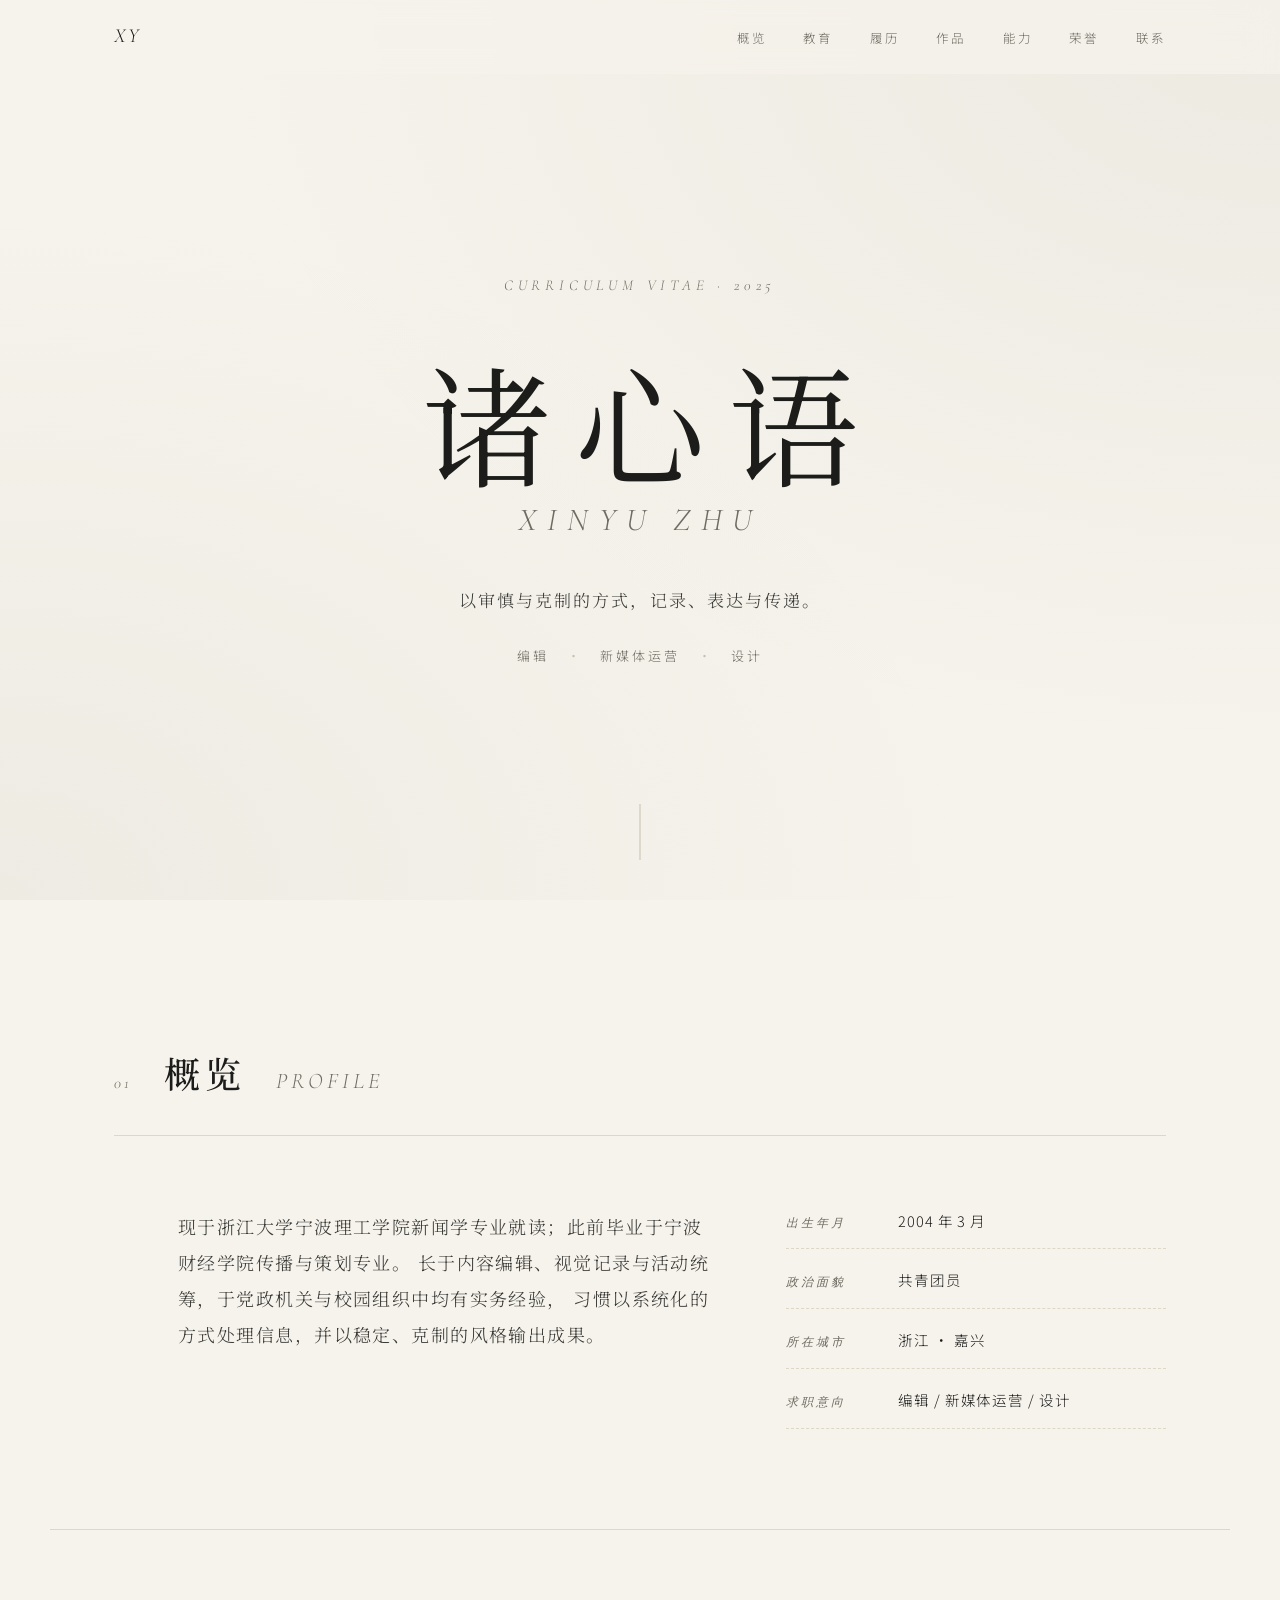
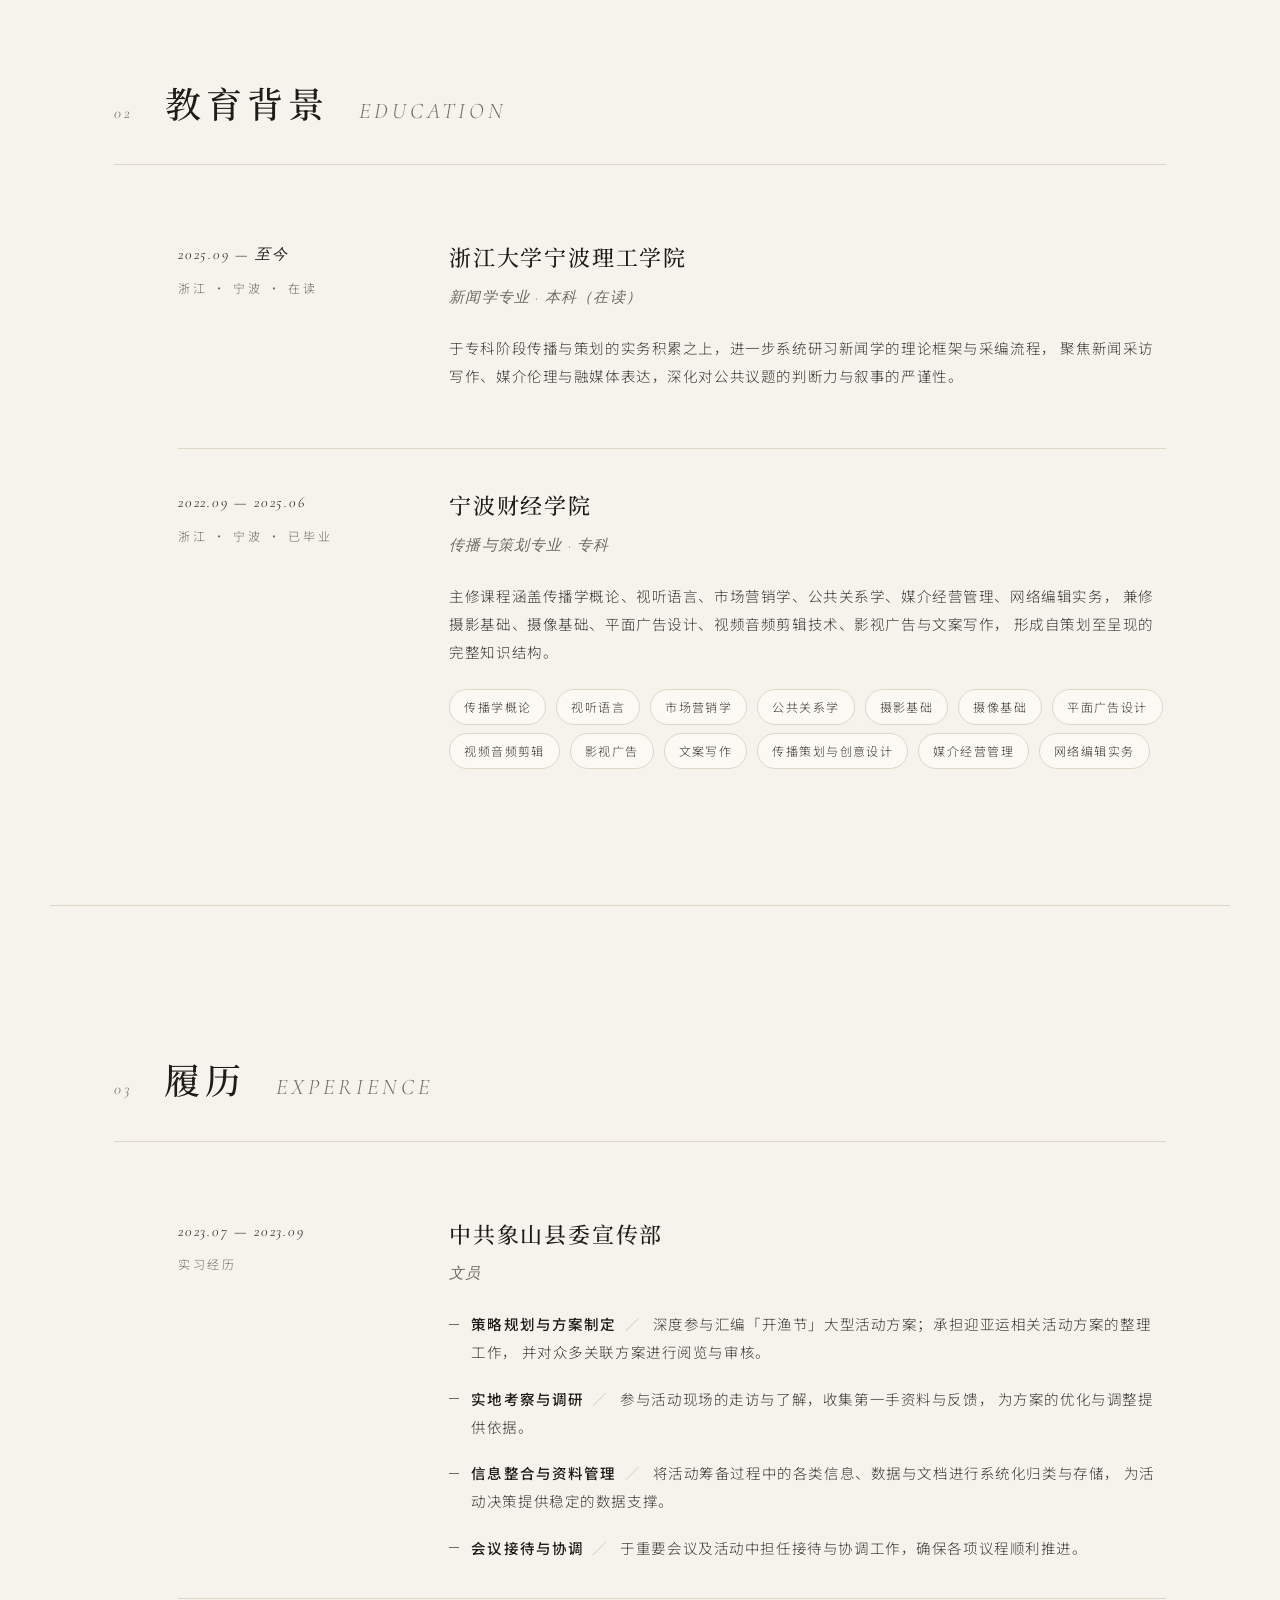
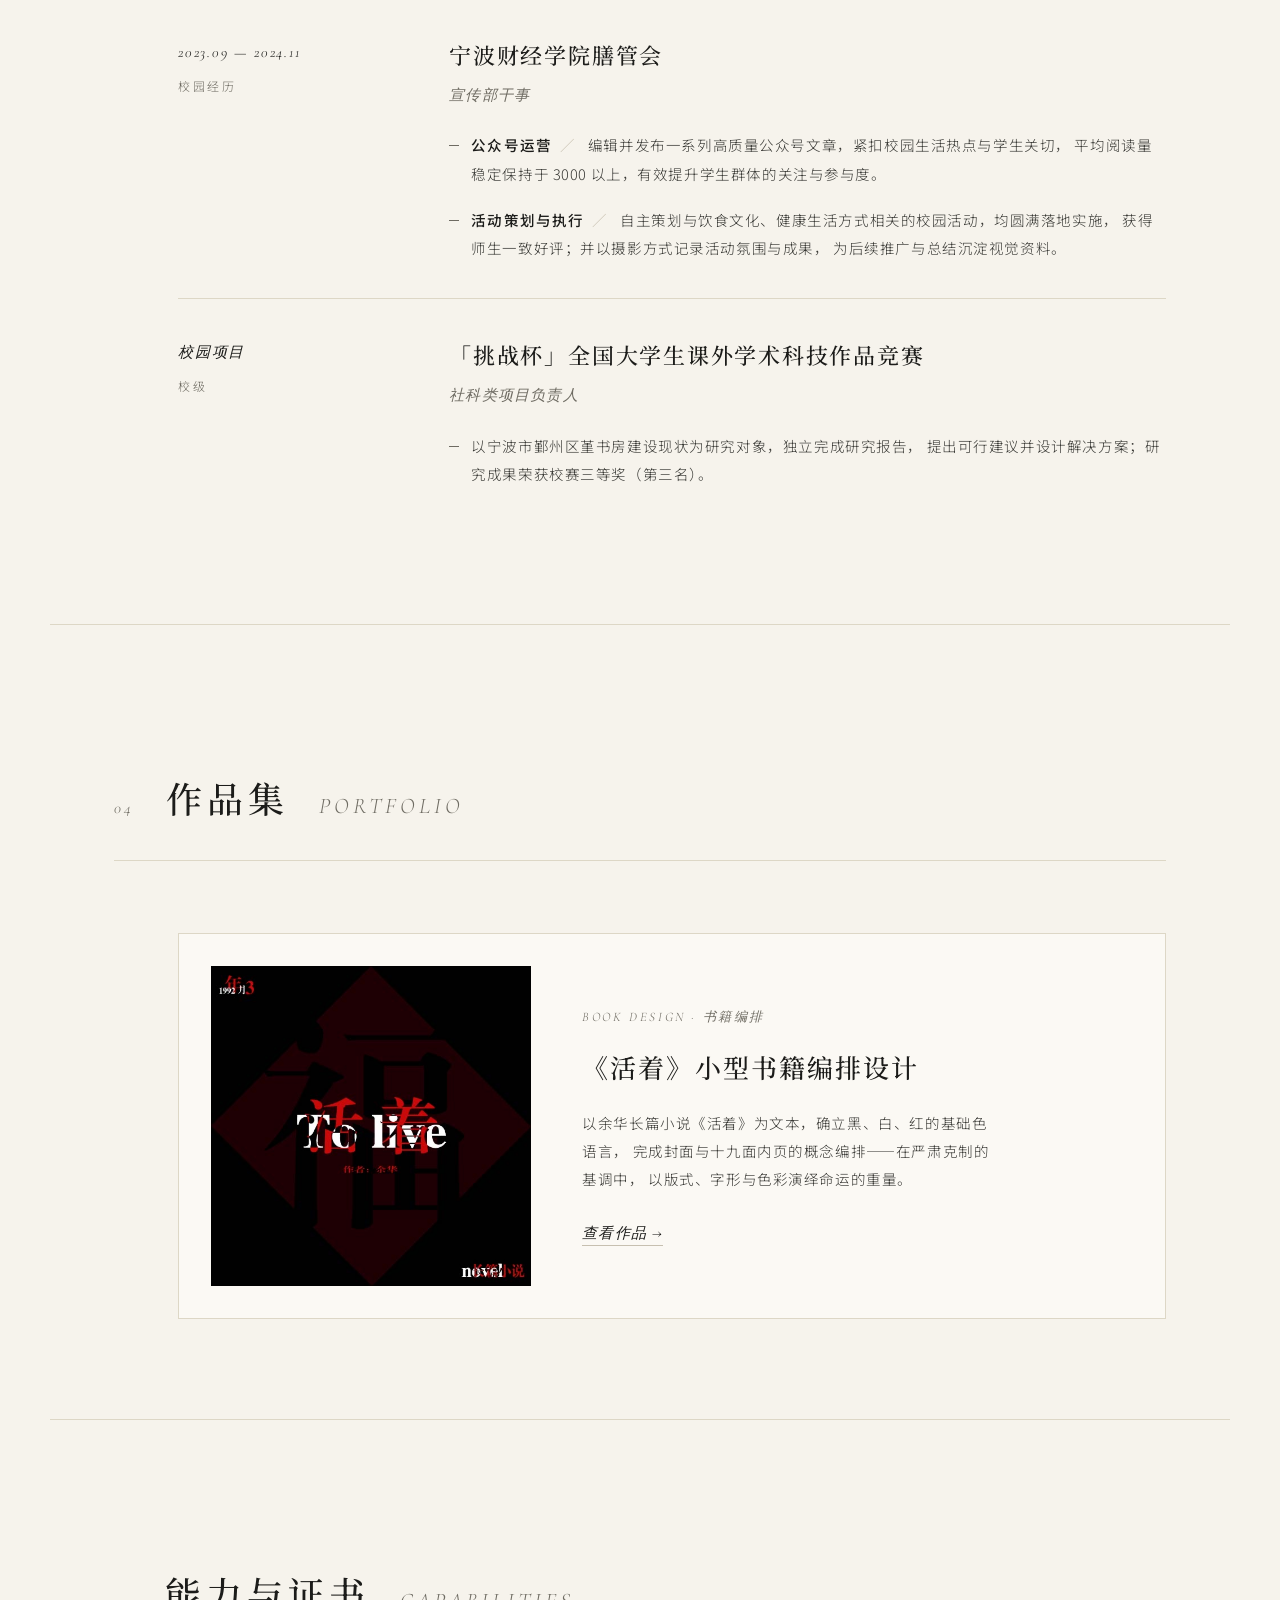
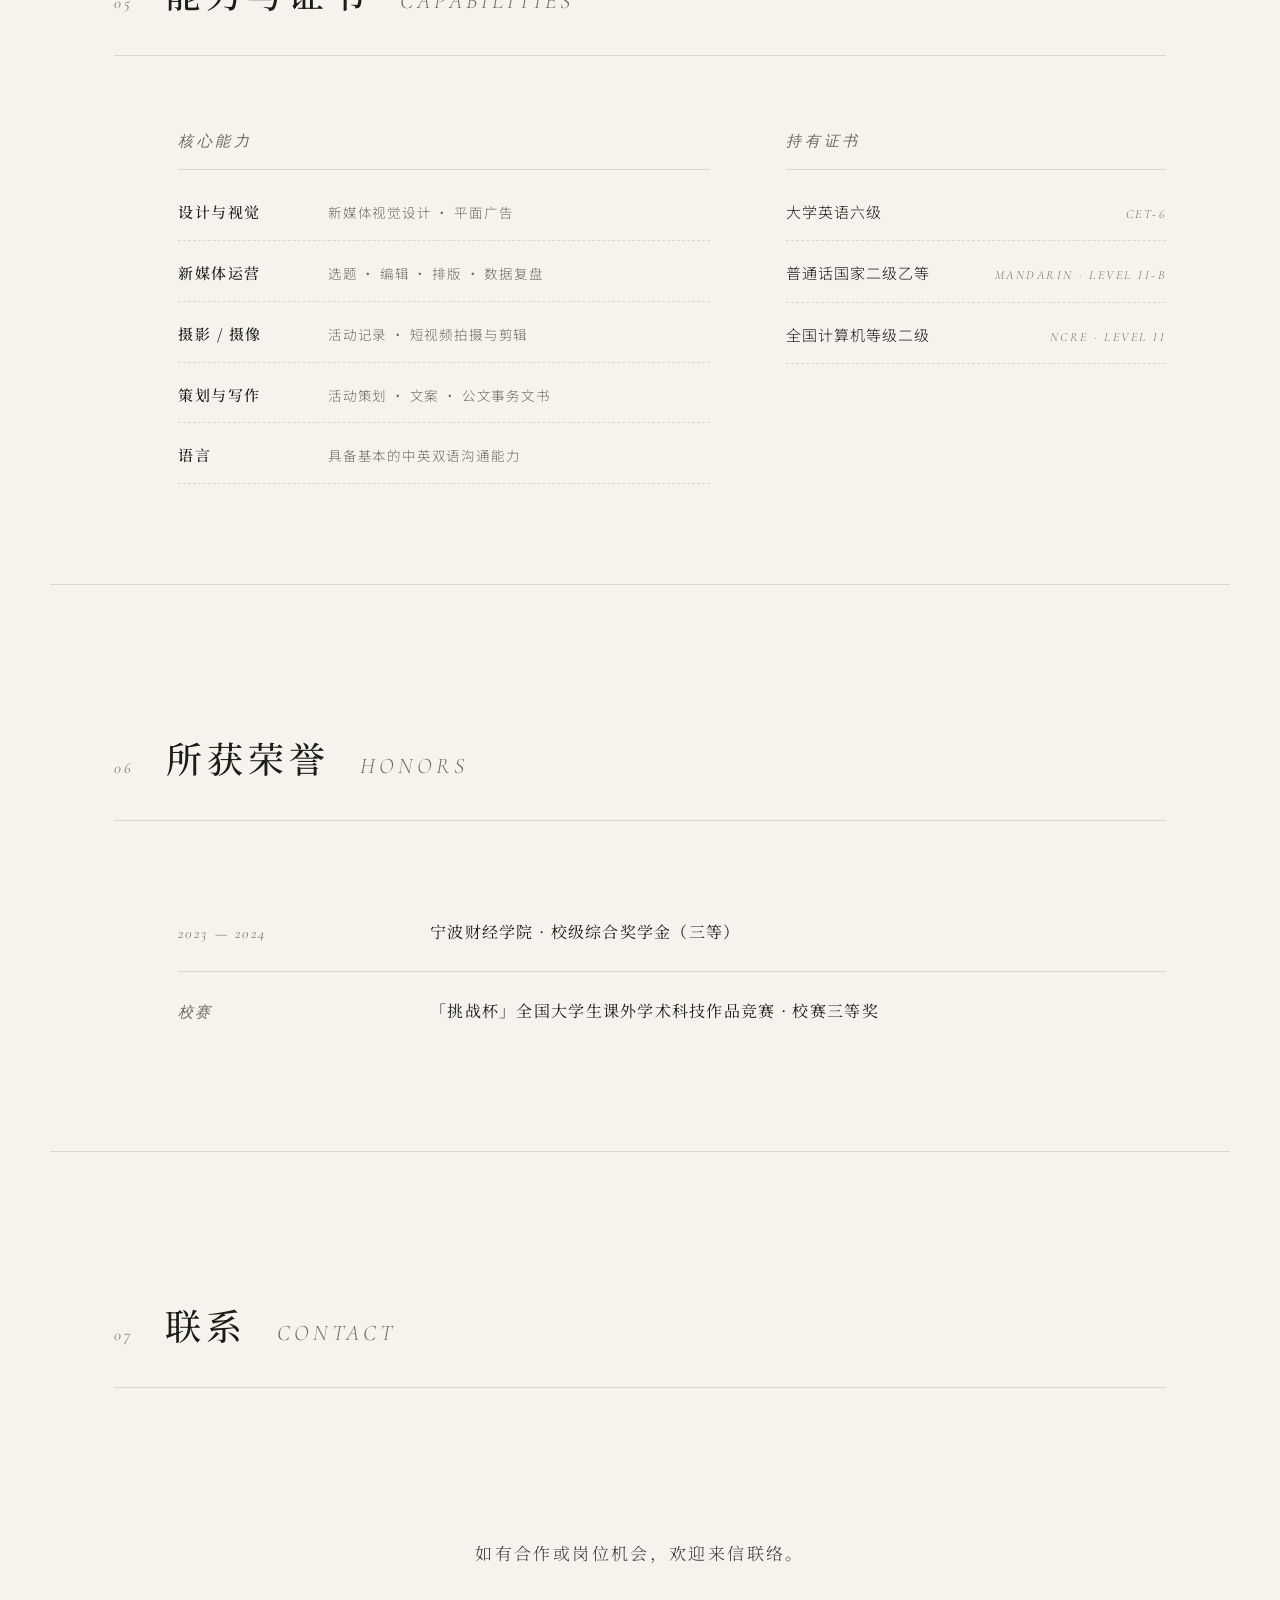
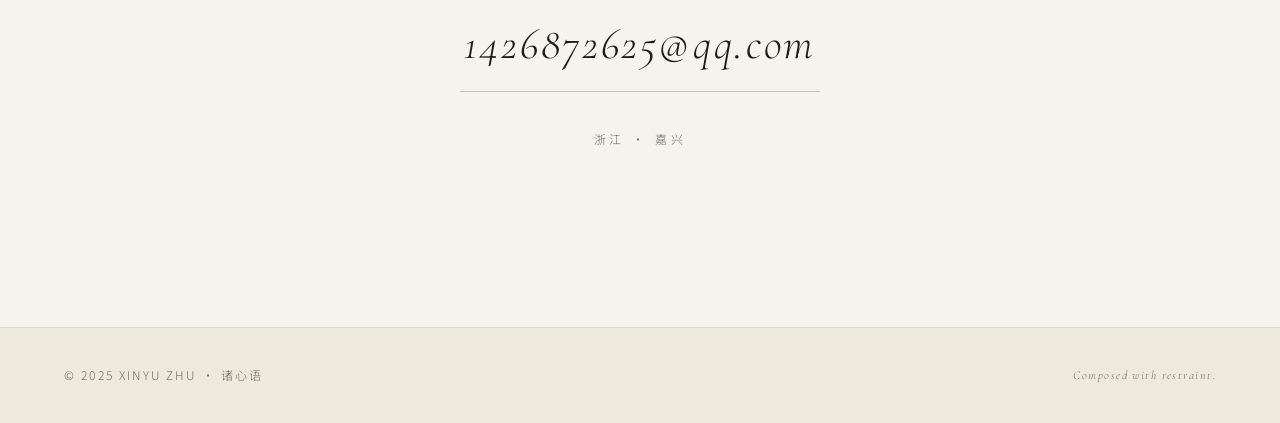
==== commit 63b270a0: "cv" ====
--- a/index.html
+++ b/index.html
@@ -4,7 +4,7 @@
     <meta charset="UTF-8">
     <meta name="viewport" content="width=device-width, initial-scale=1.0">
     <title>诸心语 · XinYu Zhu</title>
-    <meta name="description" content="诸心语 — 新媒体运营 / 编辑 / 行政专员 个人简历">
+    <meta name="description" content="诸心语 — 编辑 / 新媒体运营 / 设计 个人简历">
     <link rel="preconnect" href="https://fonts.googleapis.com">
     <link rel="preconnect" href="https://fonts.gstatic.com" crossorigin>
     <link href="https://fonts.googleapis.com/css2?family=Cormorant+Garamond:ital,wght@0,300;0,400;0,500;1,300;1,400&family=Noto+Serif+SC:wght@300;400;500;600&family=Noto+Sans+SC:wght@300;400;500&display=swap" rel="stylesheet">
@@ -36,9 +36,11 @@
             </h1>
             <p class="hero-tagline">以审慎与克制的方式，记录、表达与传递。</p>
             <div class="hero-meta">
-                <span>新媒体运营 / 编辑</span>
+                <span>编辑</span>
                 <span class="dot">·</span>
-                <span>行政专员</span>
+                <span>新媒体运营</span>
+                <span class="dot">·</span>
+                <span>设计</span>
             </div>
         </div>
         <div class="hero-scroll" aria-hidden="true">
@@ -66,7 +68,7 @@
                         <div><dt>出生年月</dt><dd>2004 年 3 月</dd></div>
                         <div><dt>政治面貌</dt><dd>共青团员</dd></div>
                         <div><dt>所在城市</dt><dd>浙江 · 嘉兴</dd></div>
-                        <div><dt>求职意向</dt><dd>新媒体运营 / 编辑 · 行政专员</dd></div>
+                        <div><dt>求职意向</dt><dd>编辑 / 新媒体运营 / 设计</dd></div>
                     </dl>
                 </div>
             </div>
@@ -151,6 +153,11 @@
                                 并对众多关联方案进行阅览与审核。
                             </li>
                             <li>
+                                <span class="duty-key">实地考察与调研</span>
+                                参与活动现场的走访与了解，收集第一手资料与反馈，
+                                为方案的优化与调整提供依据。
+                            </li>
+                            <li>
                                 <span class="duty-key">信息整合与资料管理</span>
                                 将活动筹备过程中的各类信息、数据与文档进行系统化归类与存储，
                                 为活动决策提供稳定的数据支撑。
@@ -158,11 +165,6 @@
                             <li>
                                 <span class="duty-key">会议接待与协调</span>
                                 于重要会议及活动中担任接待与协调工作，确保各项议程顺利推进。
-                            </li>
-                            <li>
-                                <span class="duty-key">实地考察与调研</span>
-                                参与活动现场的走访与了解，收集第一手资料与反馈，
-                                为方案的优化与调整提供依据。
                             </li>
                         </ul>
                     </div>
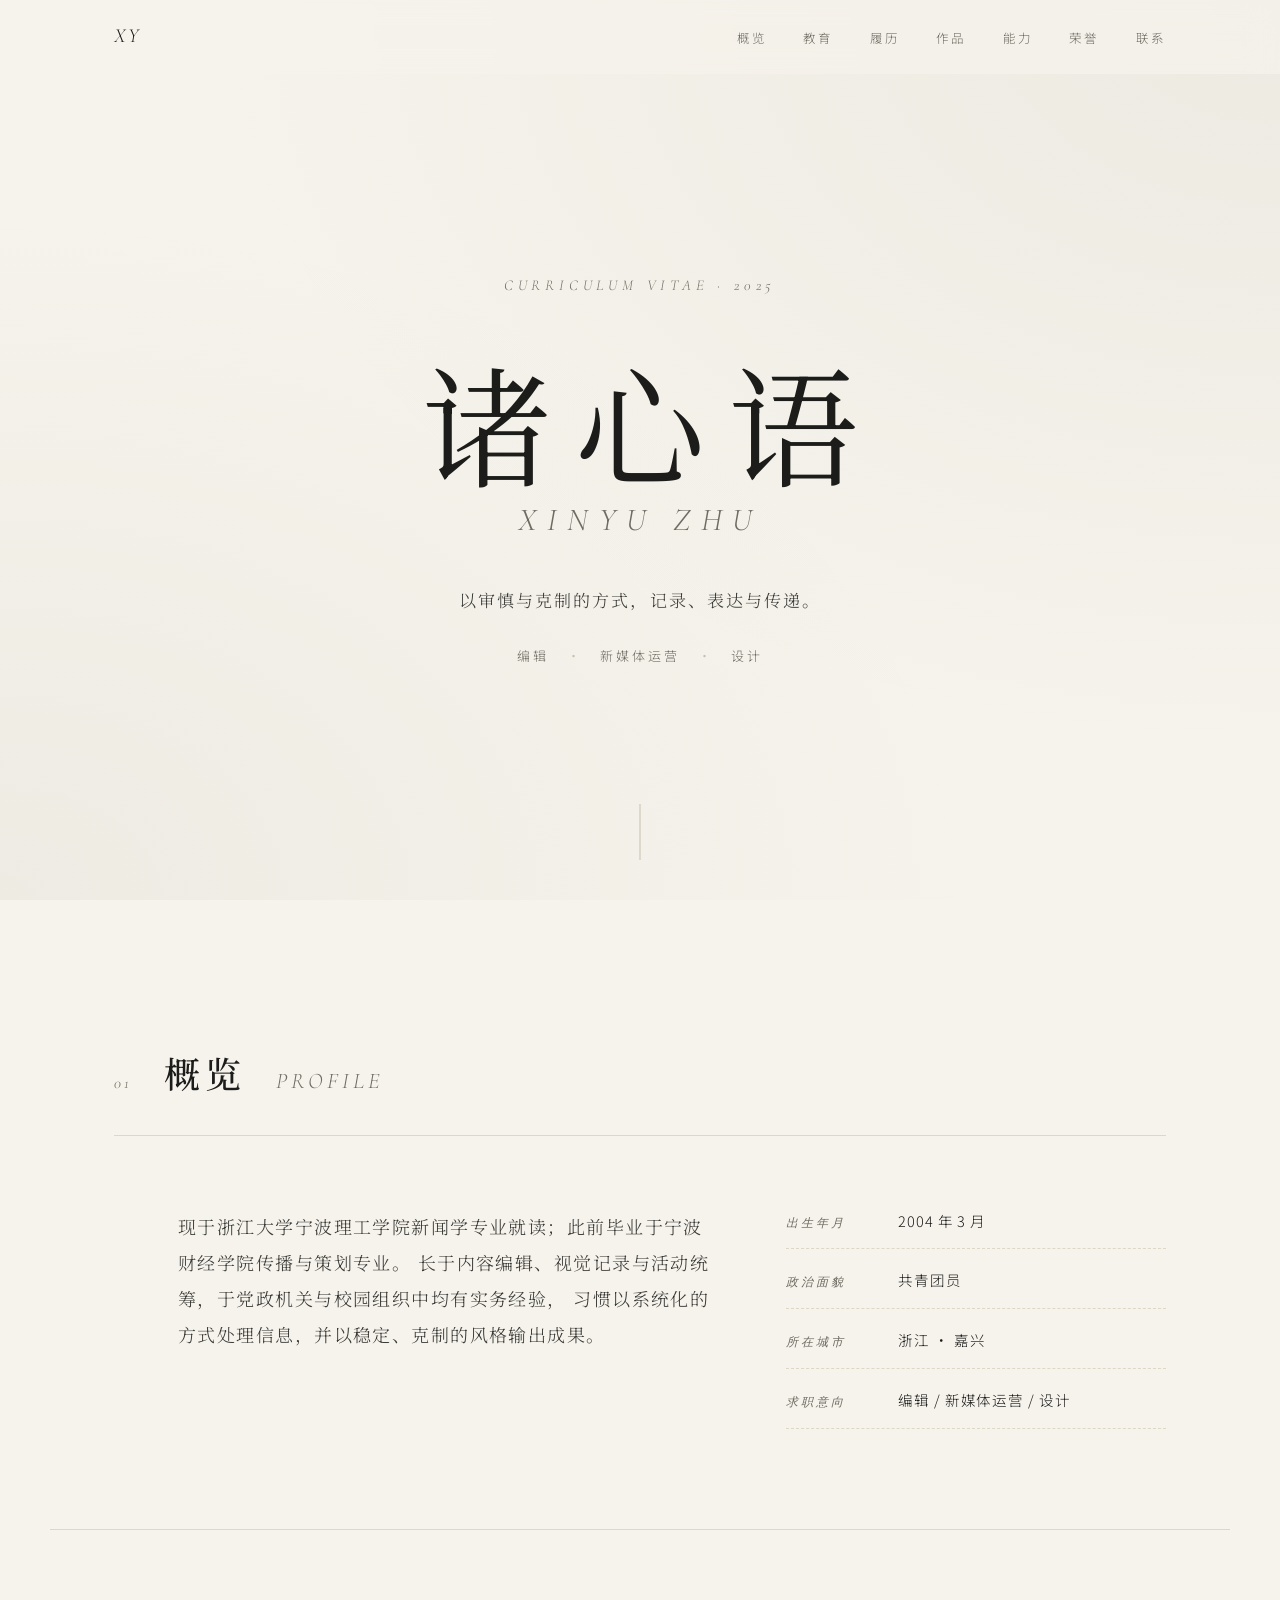
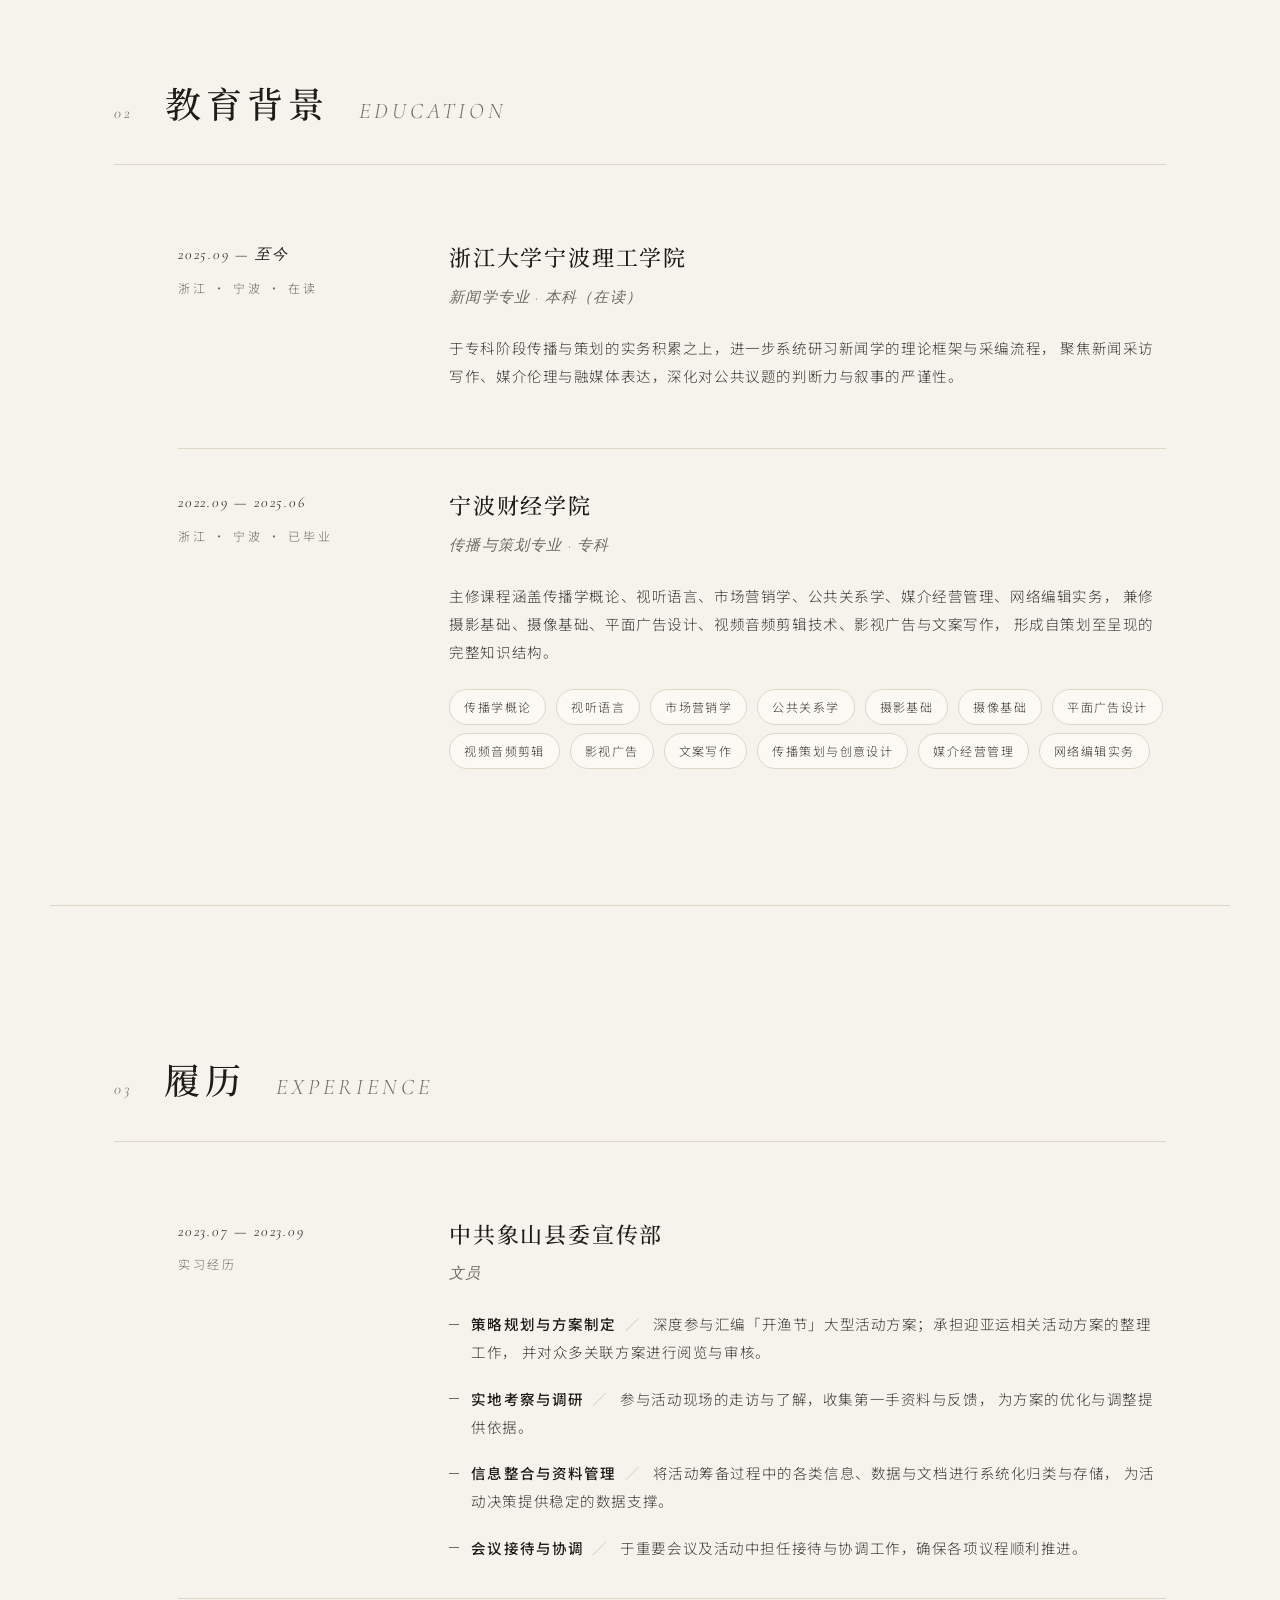
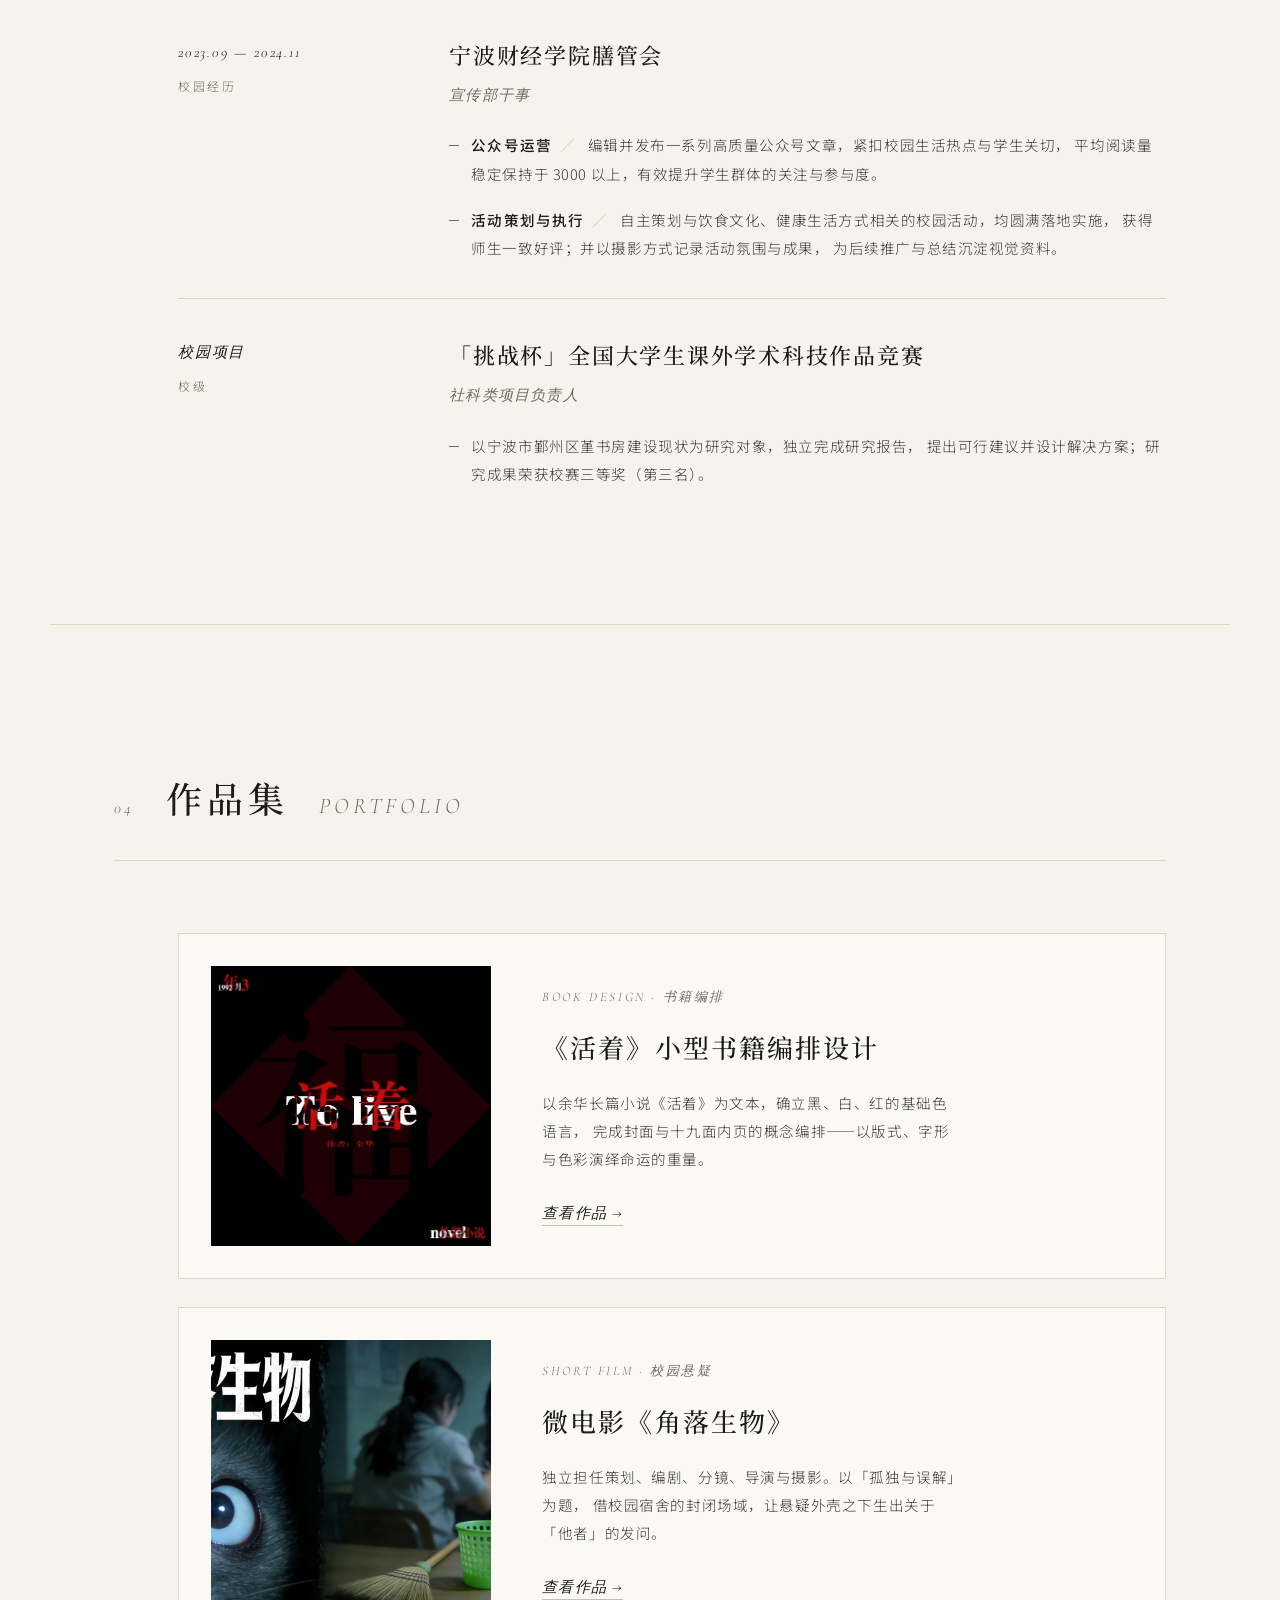
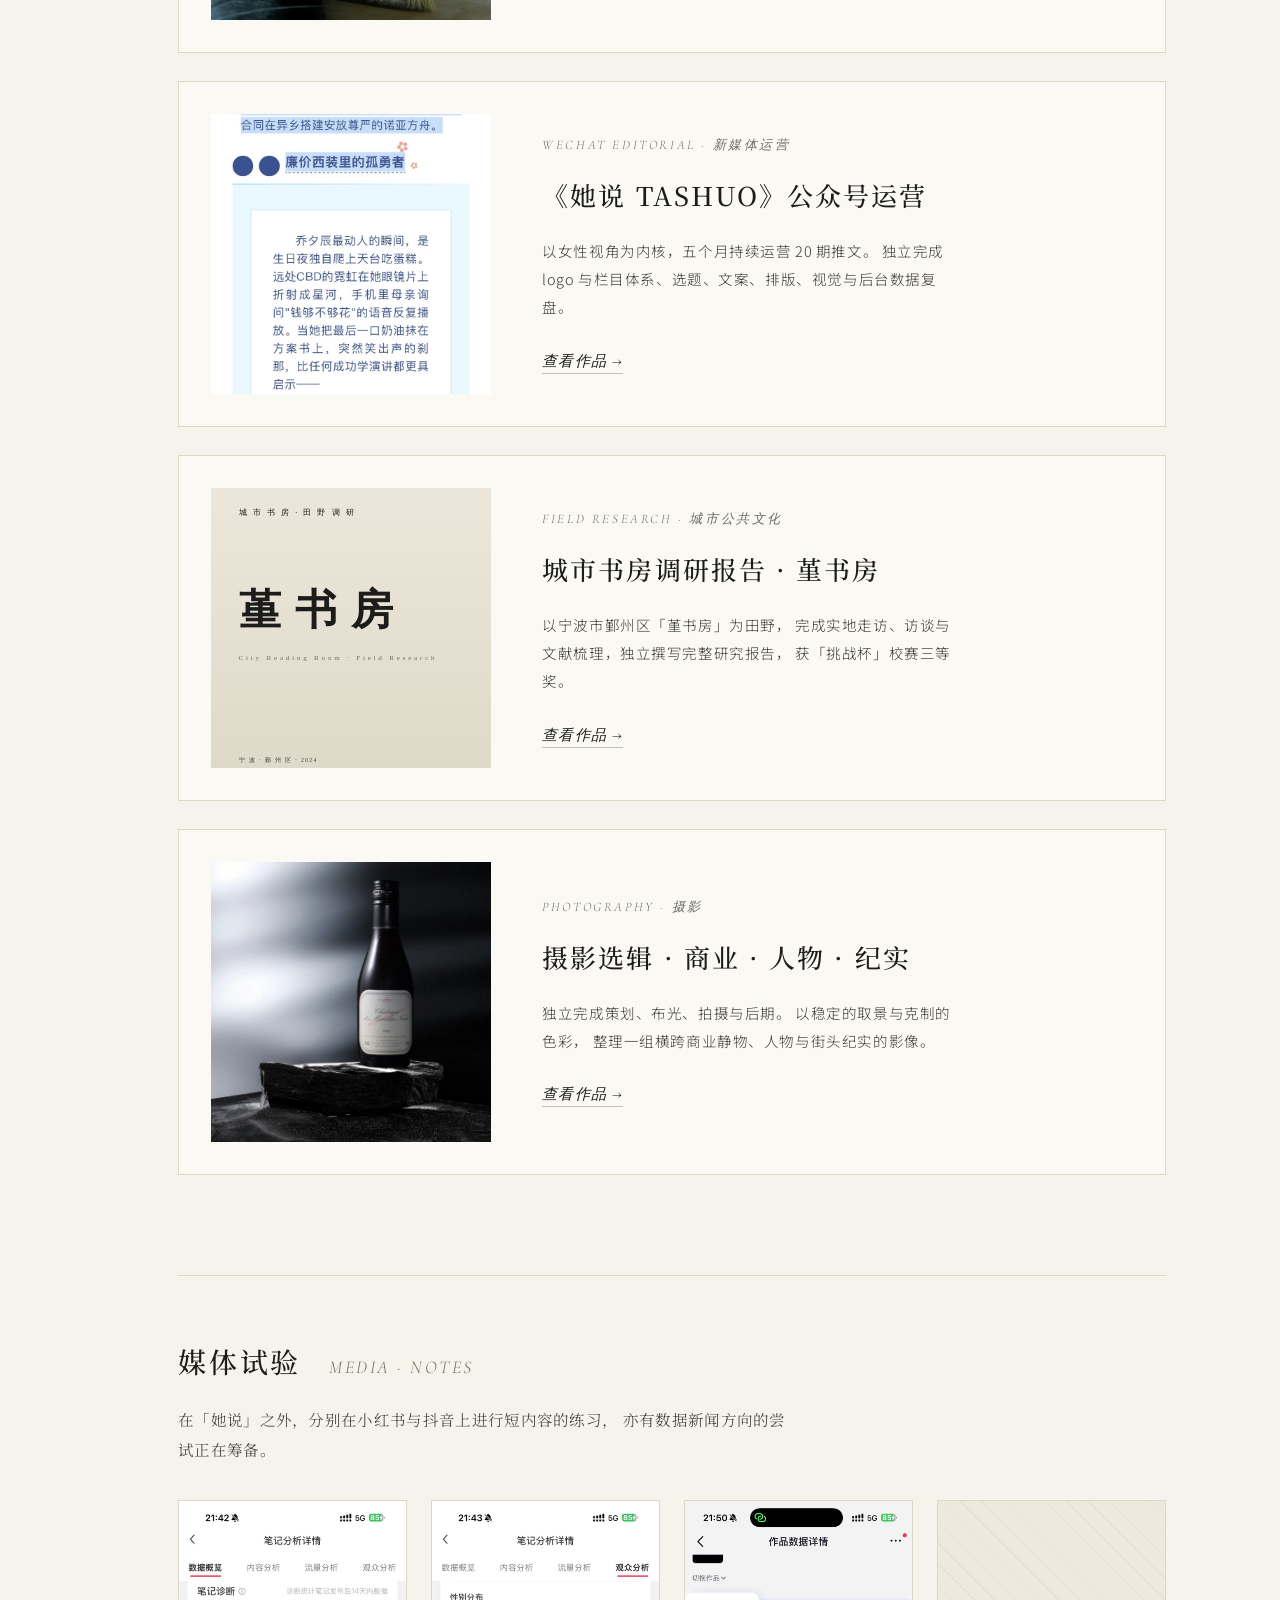
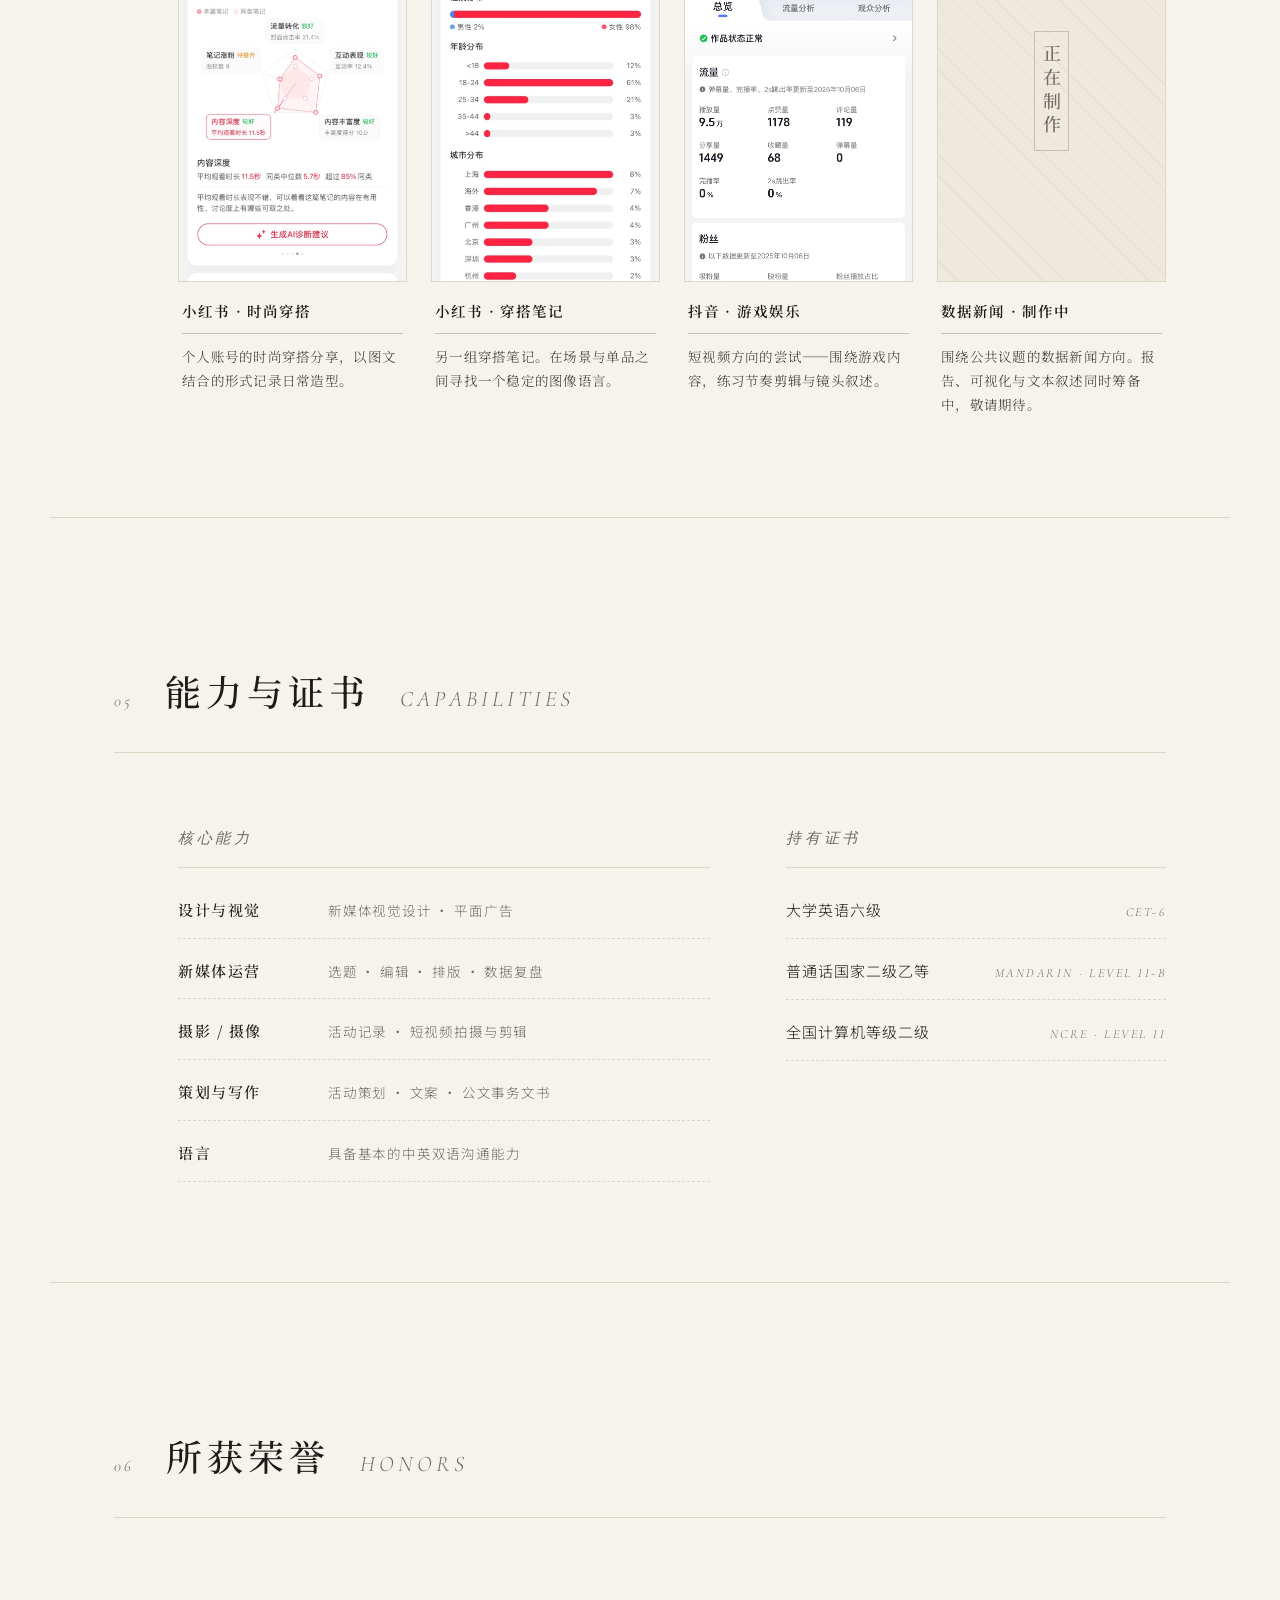
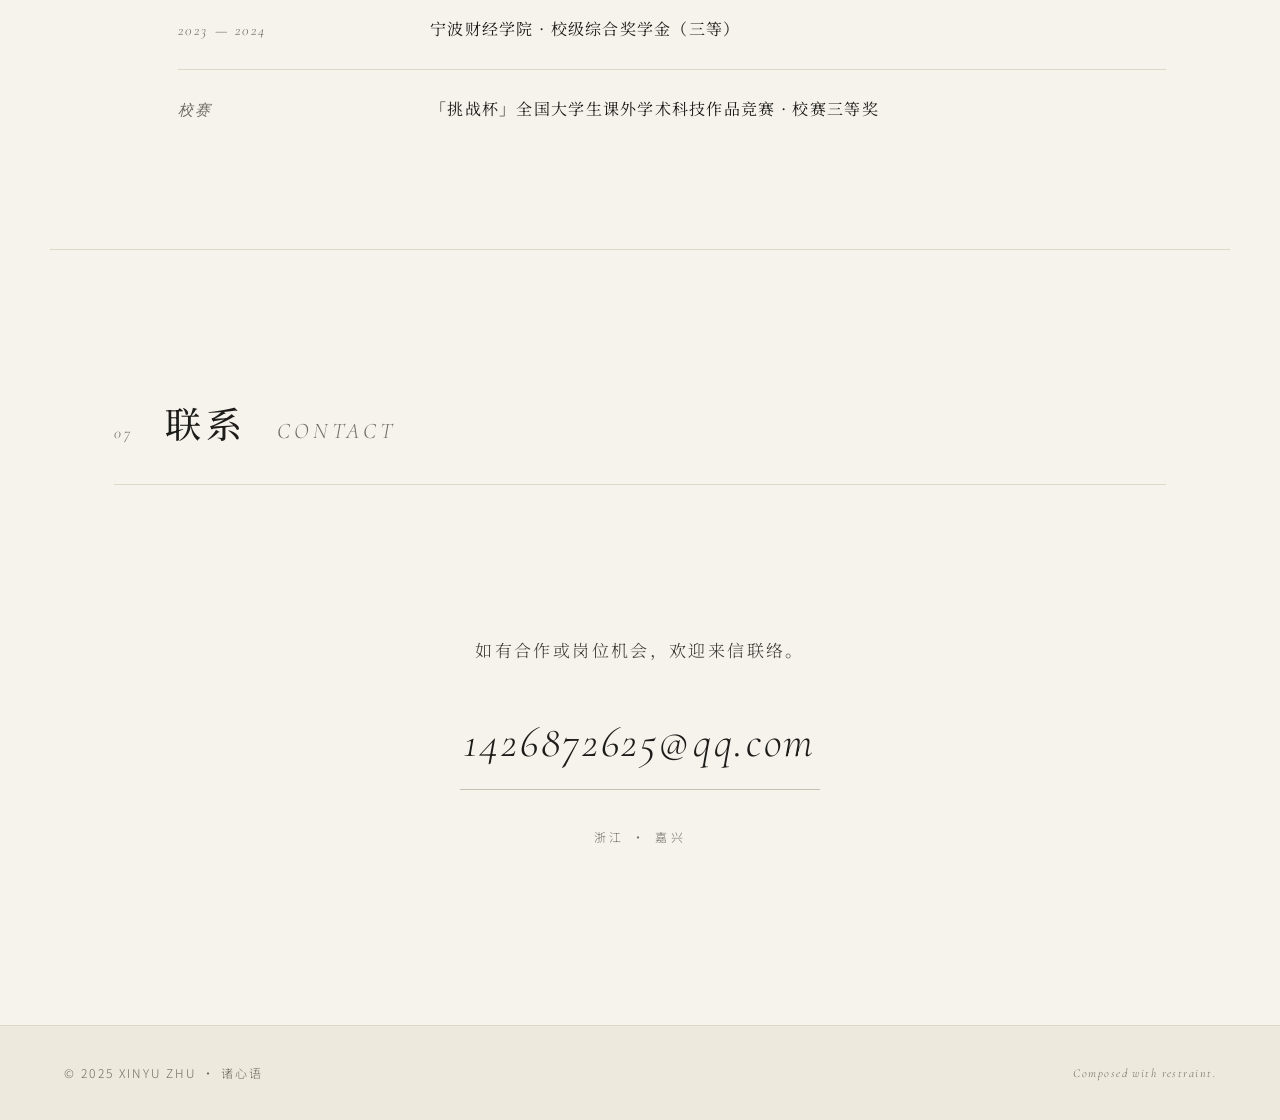
==== commit c4d5449d: "cv" ====
--- a/index.html
+++ b/index.html
@@ -220,21 +220,129 @@
                 <h2 class="section-title">作品集 <em>Portfolio</em></h2>
             </div>
             <div class="section-body">
-                <a class="work-card" href="work-living.html">
-                    <div class="work-card-img">
-                        <img src="assets/works/living/cover.jpg" alt="《活着》书籍编排设计封面" loading="lazy">
-                    </div>
-                    <div class="work-card-text">
-                        <p class="work-card-eyebrow">Book Design · 书籍编排</p>
-                        <h3 class="work-card-title">《活着》小型书籍编排设计</h3>
-                        <p class="work-card-desc">
-                            以余华长篇小说《活着》为文本，确立黑、白、红的基础色语言，
-                            完成封面与十九面内页的概念编排——在严肃克制的基调中，
-                            以版式、字形与色彩演绎命运的重量。
-                        </p>
-                        <span class="work-card-cta">查看作品 →</span>
-                    </div>
-                </a>
+
+                <div class="works-grid">
+
+                    <a class="work-card" href="work-living.html">
+                        <div class="work-card-img">
+                            <img src="assets/works/living/cover.jpg" alt="《活着》书籍编排设计封面" loading="lazy">
+                        </div>
+                        <div class="work-card-text">
+                            <p class="work-card-eyebrow">Book Design · 书籍编排</p>
+                            <h3 class="work-card-title">《活着》小型书籍编排设计</h3>
+                            <p class="work-card-desc">
+                                以余华长篇小说《活着》为文本，确立黑、白、红的基础色语言，
+                                完成封面与十九面内页的概念编排——以版式、字形与色彩演绎命运的重量。
+                            </p>
+                            <span class="work-card-cta">查看作品 →</span>
+                        </div>
+                    </a>
+
+                    <a class="work-card" href="work-film.html">
+                        <div class="work-card-img">
+                            <img src="assets/works/film/poster.jpg" alt="微电影《角落生物》海报" loading="lazy">
+                        </div>
+                        <div class="work-card-text">
+                            <p class="work-card-eyebrow">Short Film · 校园悬疑</p>
+                            <h3 class="work-card-title">微电影《角落生物》</h3>
+                            <p class="work-card-desc">
+                                独立担任策划、编剧、分镜、导演与摄影。以「孤独与误解」为题，
+                                借校园宿舍的封闭场域，让悬疑外壳之下生出关于「他者」的发问。
+                            </p>
+                            <span class="work-card-cta">查看作品 →</span>
+                        </div>
+                    </a>
+
+                    <a class="work-card" href="work-wechat.html">
+                        <div class="work-card-img">
+                            <img src="assets/works/wechat/article-05.jpg" alt="《她说 TASHUO》公众号设计" loading="lazy">
+                        </div>
+                        <div class="work-card-text">
+                            <p class="work-card-eyebrow">WeChat Editorial · 新媒体运营</p>
+                            <h3 class="work-card-title">《她说 TASHUO》公众号运营</h3>
+                            <p class="work-card-desc">
+                                以女性视角为内核，五个月持续运营 20 期推文。
+                                独立完成 logo 与栏目体系、选题、文案、排版、视觉与后台数据复盘。
+                            </p>
+                            <span class="work-card-cta">查看作品 →</span>
+                        </div>
+                    </a>
+
+                    <a class="work-card" href="work-research.html">
+                        <div class="work-card-img">
+                            <img src="assets/works/research/cover.svg" alt="《堇书房》调研报告封面" loading="lazy">
+                        </div>
+                        <div class="work-card-text">
+                            <p class="work-card-eyebrow">Field Research · 城市公共文化</p>
+                            <h3 class="work-card-title">城市书房调研报告 · 堇书房</h3>
+                            <p class="work-card-desc">
+                                以宁波市鄞州区「堇书房」为田野，
+                                完成实地走访、访谈与文献梳理，独立撰写完整研究报告，
+                                获「挑战杯」校赛三等奖。
+                            </p>
+                            <span class="work-card-cta">查看作品 →</span>
+                        </div>
+                    </a>
+
+                    <a class="work-card" href="work-photography.html">
+                        <div class="work-card-img">
+                            <img src="assets/works/photography/wine.jpg" alt="摄影选辑" loading="lazy">
+                        </div>
+                        <div class="work-card-text">
+                            <p class="work-card-eyebrow">Photography · 摄影</p>
+                            <h3 class="work-card-title">摄影选辑 · 商业 · 人物 · 纪实</h3>
+                            <p class="work-card-desc">
+                                独立完成策划、布光、拍摄与后期。
+                                以稳定的取景与克制的色彩，
+                                整理一组横跨商业静物、人物与街头纪实的影像。
+                            </p>
+                            <span class="work-card-cta">查看作品 →</span>
+                        </div>
+                    </a>
+
+                </div>
+
+                <div class="mini-works">
+                    <h3 class="mini-works-title">媒体试验 <em>Media · Notes</em></h3>
+                    <p class="mini-works-desc">
+                        在「她说」之外，分别在小红书与抖音上进行短内容的练习，
+                        亦有数据新闻方向的尝试正在筹备。
+                    </p>
+
+                    <div class="mini-grid">
+                        <figure class="mini">
+                            <div class="mini-img"><img src="assets/works/social/xhs1.jpg" alt="小红书 时尚穿搭" loading="lazy"></div>
+                            <figcaption>
+                                <span>小红书 · 时尚穿搭</span>
+                                <p>个人账号的时尚穿搭分享，以图文结合的形式记录日常造型。</p>
+                            </figcaption>
+                        </figure>
+                        <figure class="mini">
+                            <div class="mini-img"><img src="assets/works/social/xhs2.jpg" alt="小红书 时尚穿搭 02" loading="lazy"></div>
+                            <figcaption>
+                                <span>小红书 · 穿搭笔记</span>
+                                <p>另一组穿搭笔记。在场景与单品之间寻找一个稳定的图像语言。</p>
+                            </figcaption>
+                        </figure>
+                        <figure class="mini">
+                            <div class="mini-img"><img src="assets/works/social/douyin.jpg" alt="抖音 游戏娱乐" loading="lazy"></div>
+                            <figcaption>
+                                <span>抖音 · 游戏娱乐</span>
+                                <p>短视频方向的尝试——围绕游戏内容，练习节奏剪辑与镜头叙述。</p>
+                            </figcaption>
+                        </figure>
+                        <figure class="mini mini--placeholder">
+                            <div class="mini-img mini-img--placeholder">
+                                <span>正在制作</span>
+                            </div>
+                            <figcaption>
+                                <span>数据新闻 · 制作中</span>
+                                <p>围绕公共议题的数据新闻方向。报告、可视化与文本叙述同时筹备中，敬请期待。</p>
+                            </figcaption>
+                        </figure>
+                    </div>
+                </div>
+
             </div>
         </section>
 
--- a/styles.css
+++ b/styles.css
@@ -533,11 +533,19 @@
     text-transform: uppercase;
 }
 
+/* ---------- Portfolio grid ---------- */
+
+.works-grid {
+    display: flex;
+    flex-direction: column;
+    gap: clamp(20px, 2.4vw, 28px);
+}
+
 /* ---------- Portfolio card ---------- */
 
 .work-card {
     display: grid;
-    grid-template-columns: 320px 1fr;
+    grid-template-columns: 280px 1fr;
     gap: clamp(28px, 4vw, 56px);
     align-items: center;
     padding: clamp(20px, 3vw, 32px);
@@ -614,6 +622,122 @@
     .work-card-img { max-width: 280px; }
 }
 
+/* ---------- Mini works (social / 数据新闻) ---------- */
+
+.mini-works {
+    margin-top: clamp(60px, 8vw, 100px);
+    padding-top: clamp(40px, 5vw, 60px);
+    border-top: 1px solid var(--line-soft);
+}
+
+.mini-works-title {
+    font-family: var(--serif-cn);
+    font-weight: 500;
+    font-size: clamp(22px, 2.4vw, 28px);
+    letter-spacing: 0.1em;
+    color: var(--ink);
+    margin: 0 0 16px;
+}
+
+.mini-works-title em {
+    font-family: var(--serif-en);
+    font-style: italic;
+    font-weight: 300;
+    font-size: 18px;
+    letter-spacing: 0.14em;
+    color: var(--ink-mute);
+    text-transform: uppercase;
+    margin-left: 18px;
+}
+
+.mini-works-desc {
+    margin: 0 0 36px;
+    font-family: var(--serif-cn);
+    font-size: 15.5px;
+    line-height: 1.95;
+    letter-spacing: 0.02em;
+    color: var(--ink-soft);
+    max-width: 40em;
+}
+
+.mini-grid {
+    display: grid;
+    grid-template-columns: repeat(4, 1fr);
+    gap: 24px;
+}
+
+@media (max-width: 900px) { .mini-grid { grid-template-columns: repeat(2, 1fr); } }
+@media (max-width: 540px) { .mini-grid { grid-template-columns: 1fr; } }
+
+.mini { margin: 0; }
+
+.mini-img {
+    aspect-ratio: 3 / 5;
+    overflow: hidden;
+    background: var(--bg-soft);
+    border: 1px solid var(--line-soft);
+}
+
+.mini-img img {
+    display: block;
+    width: 100%;
+    height: 100%;
+    object-fit: cover;
+    object-position: top;
+    transition: object-position 5s linear;
+}
+
+.mini-img:hover img { object-position: bottom; }
+
+.mini-img--placeholder {
+    display: flex;
+    align-items: center;
+    justify-content: center;
+    background:
+        repeating-linear-gradient(
+            45deg,
+            transparent 0 14px,
+            rgba(28,28,26,0.04) 14px 15px
+        ),
+        var(--bg-soft);
+}
+
+.mini-img--placeholder span {
+    font-family: var(--serif-cn);
+    font-weight: 500;
+    font-size: 18px;
+    letter-spacing: 0.3em;
+    color: var(--ink-mute);
+    writing-mode: vertical-rl;
+    padding: 12px 0;
+    border: 1px solid var(--line);
+}
+
+.mini figcaption {
+    padding: 16px 4px 0;
+}
+
+.mini figcaption span {
+    display: block;
+    font-family: var(--serif-cn);
+    font-weight: 600;
+    font-size: 14.5px;
+    letter-spacing: 0.08em;
+    color: var(--ink);
+    padding-bottom: 8px;
+    margin-bottom: 10px;
+    border-bottom: 1.5px solid var(--line);
+}
+
+.mini figcaption p {
+    margin: 0;
+    font-family: var(--serif-cn);
+    font-size: 13.5px;
+    line-height: 1.8;
+    letter-spacing: 0.02em;
+    color: var(--ink-soft);
+}
+
 /* ---------- Honors ---------- */
 
 .honor-list {
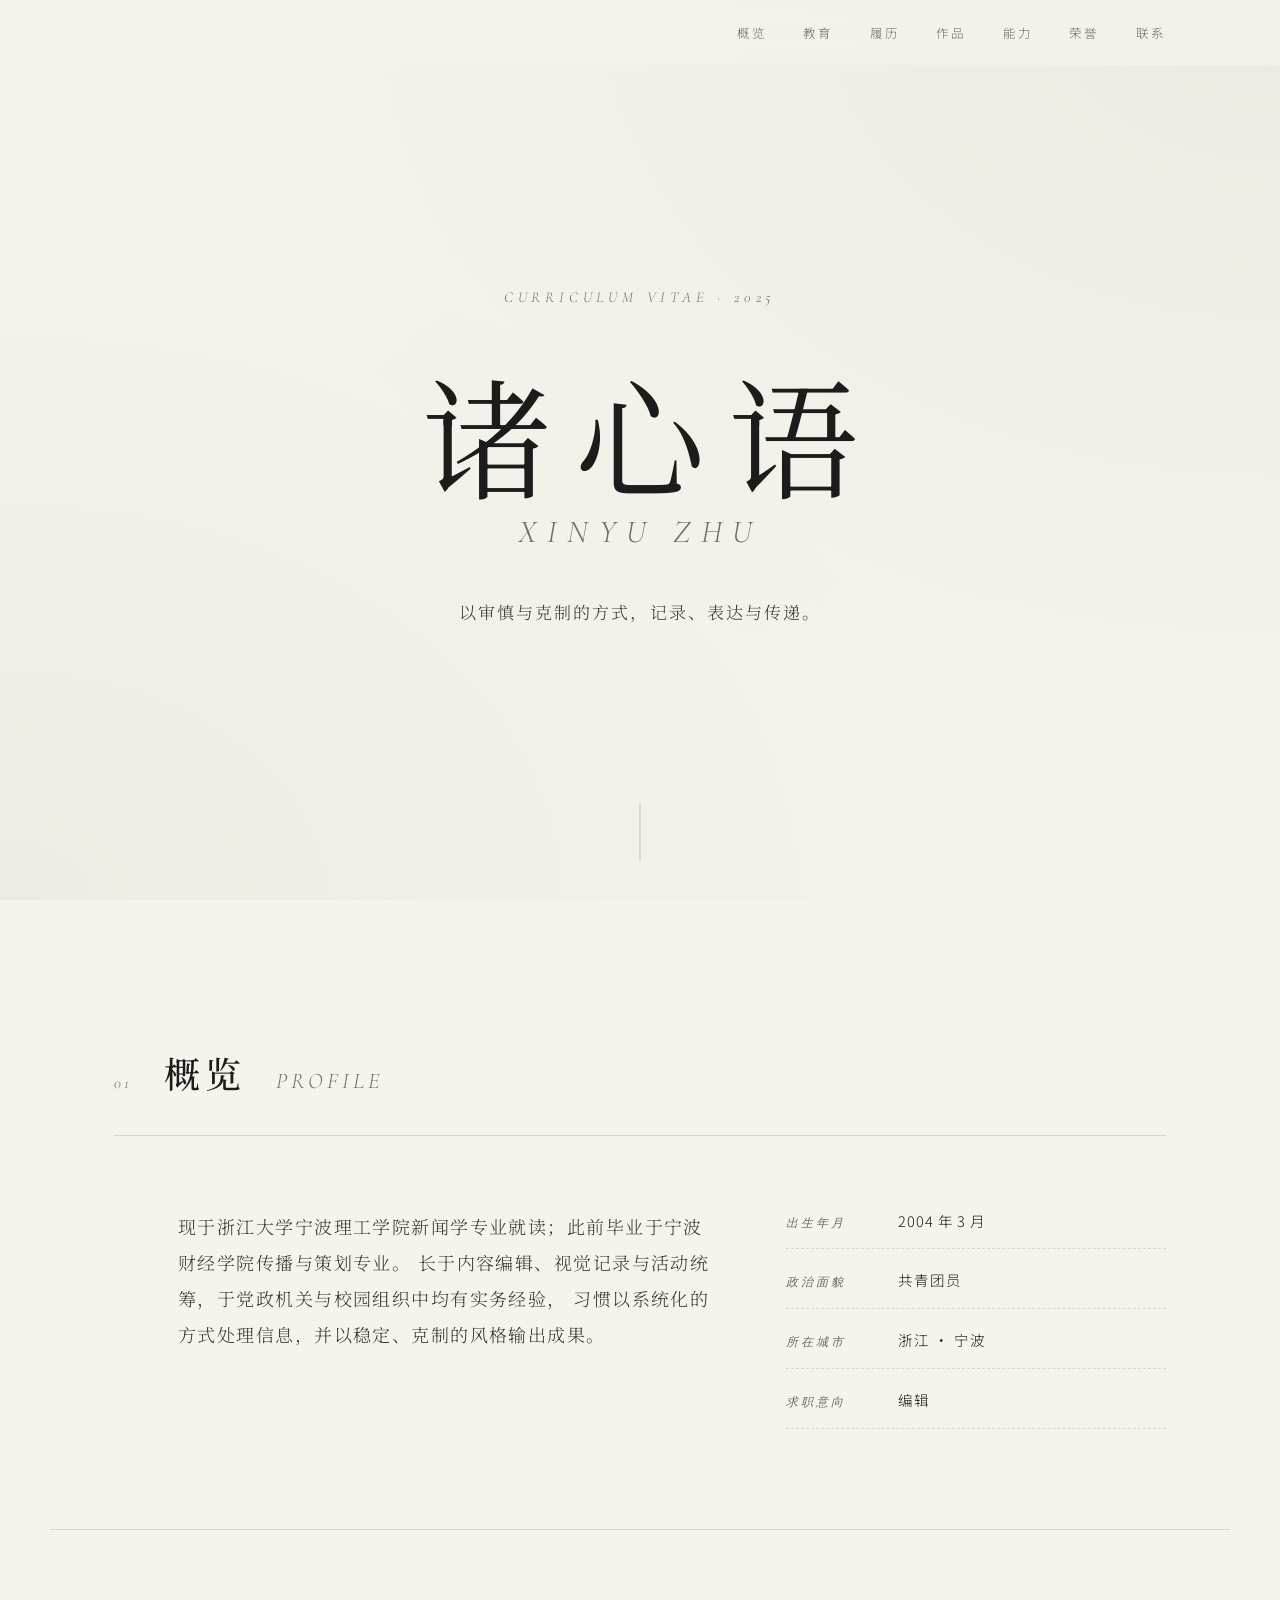
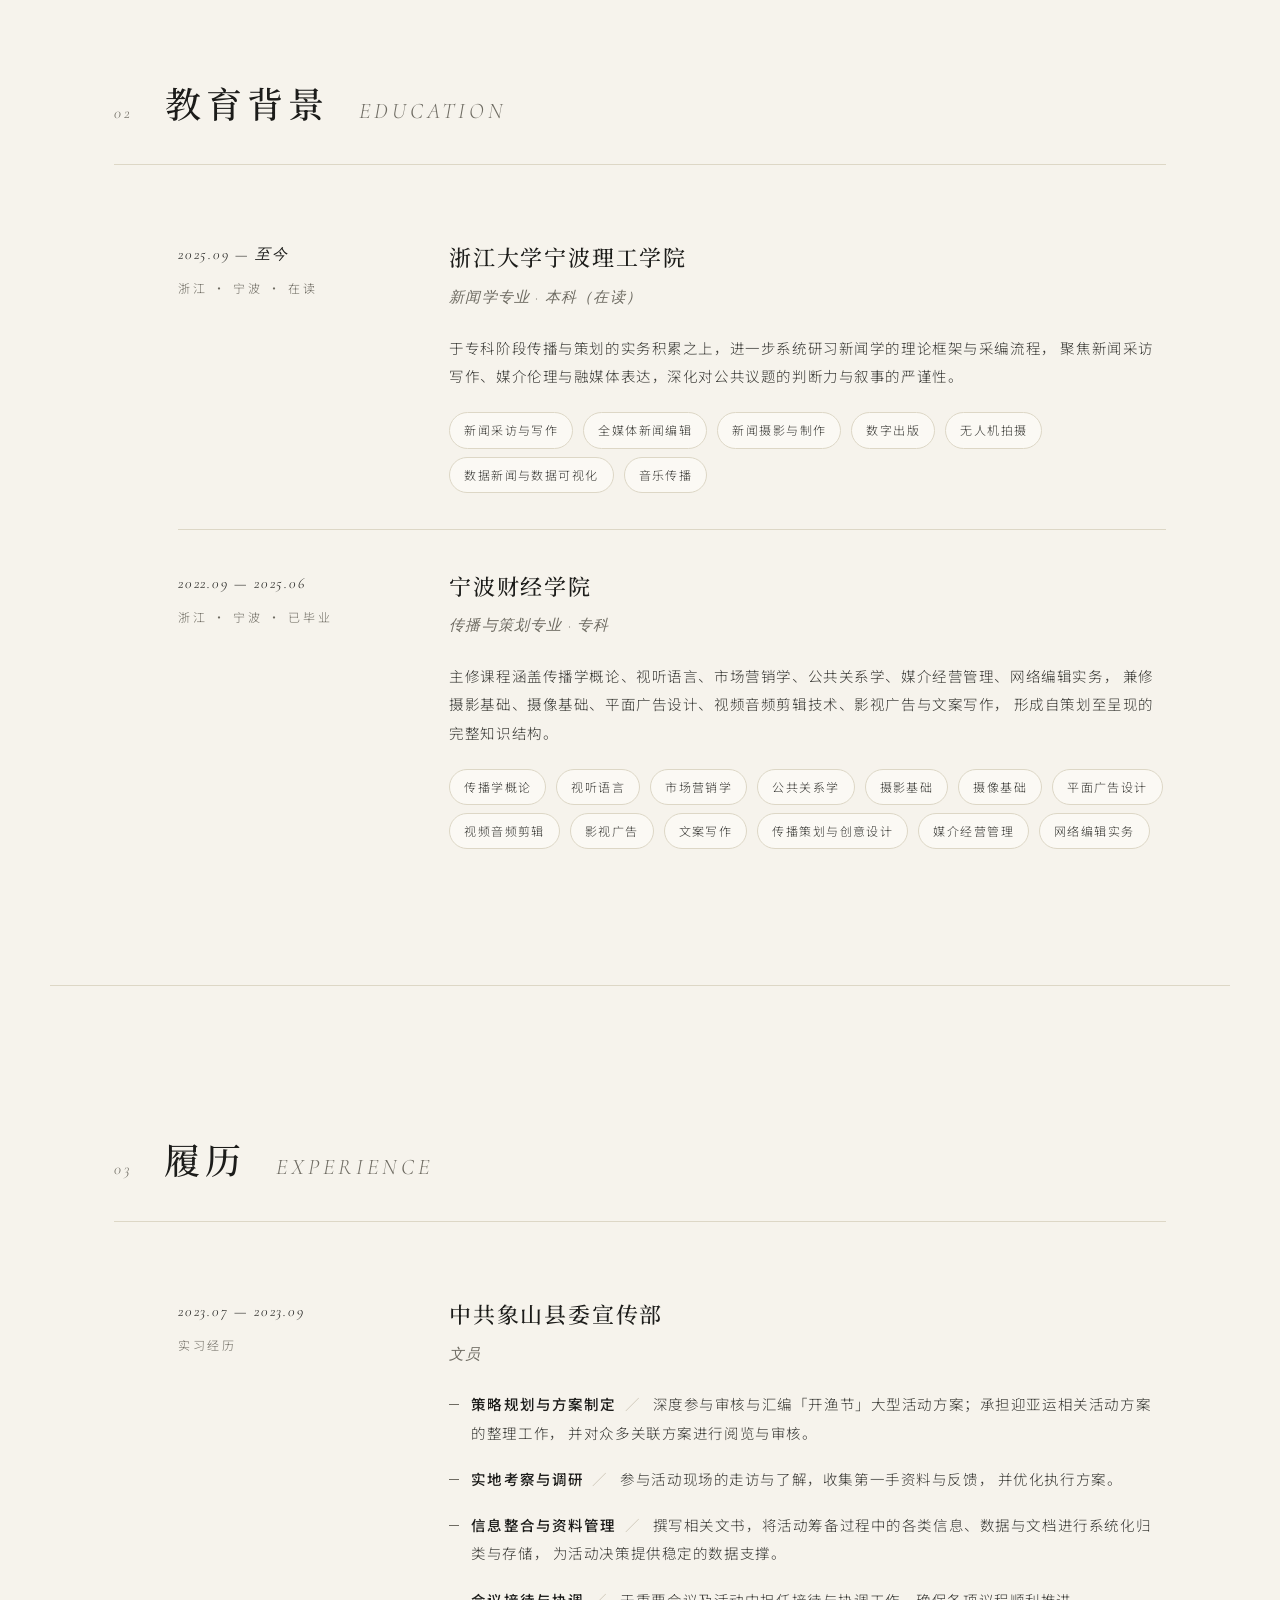
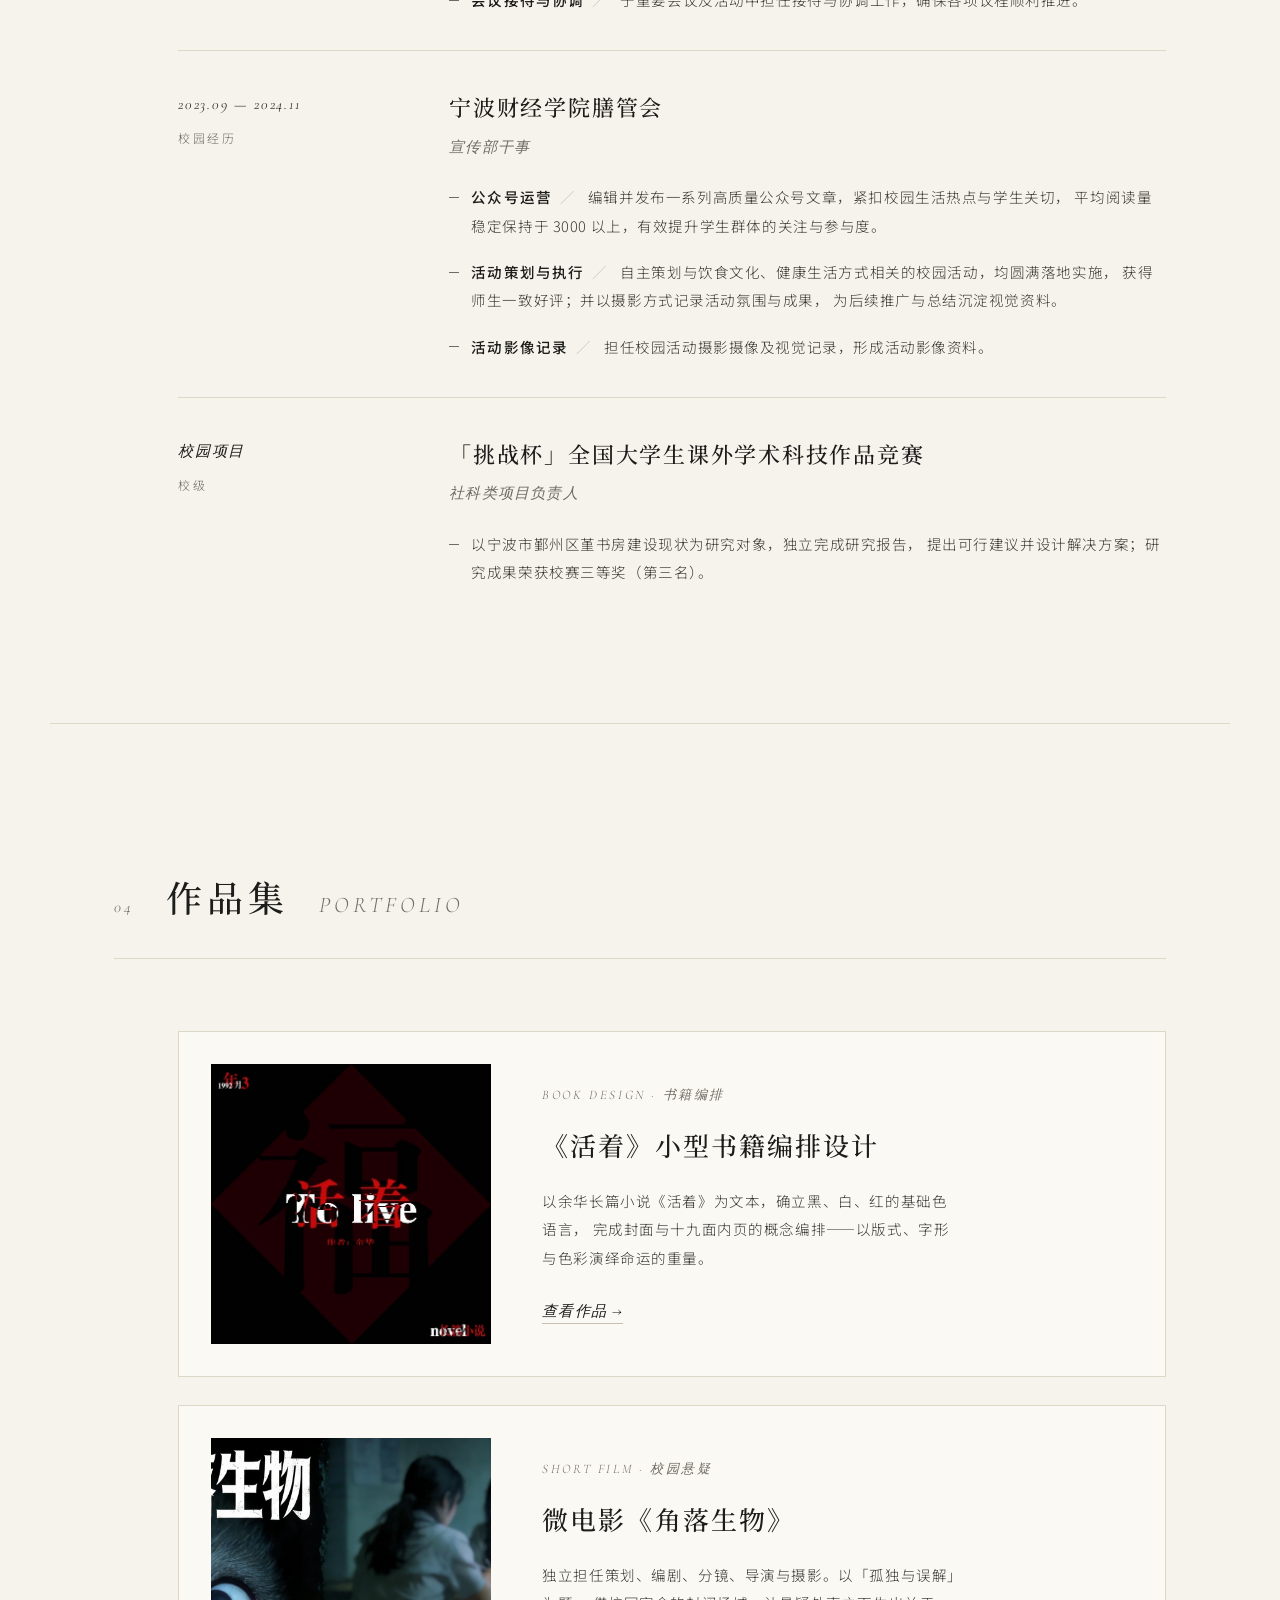
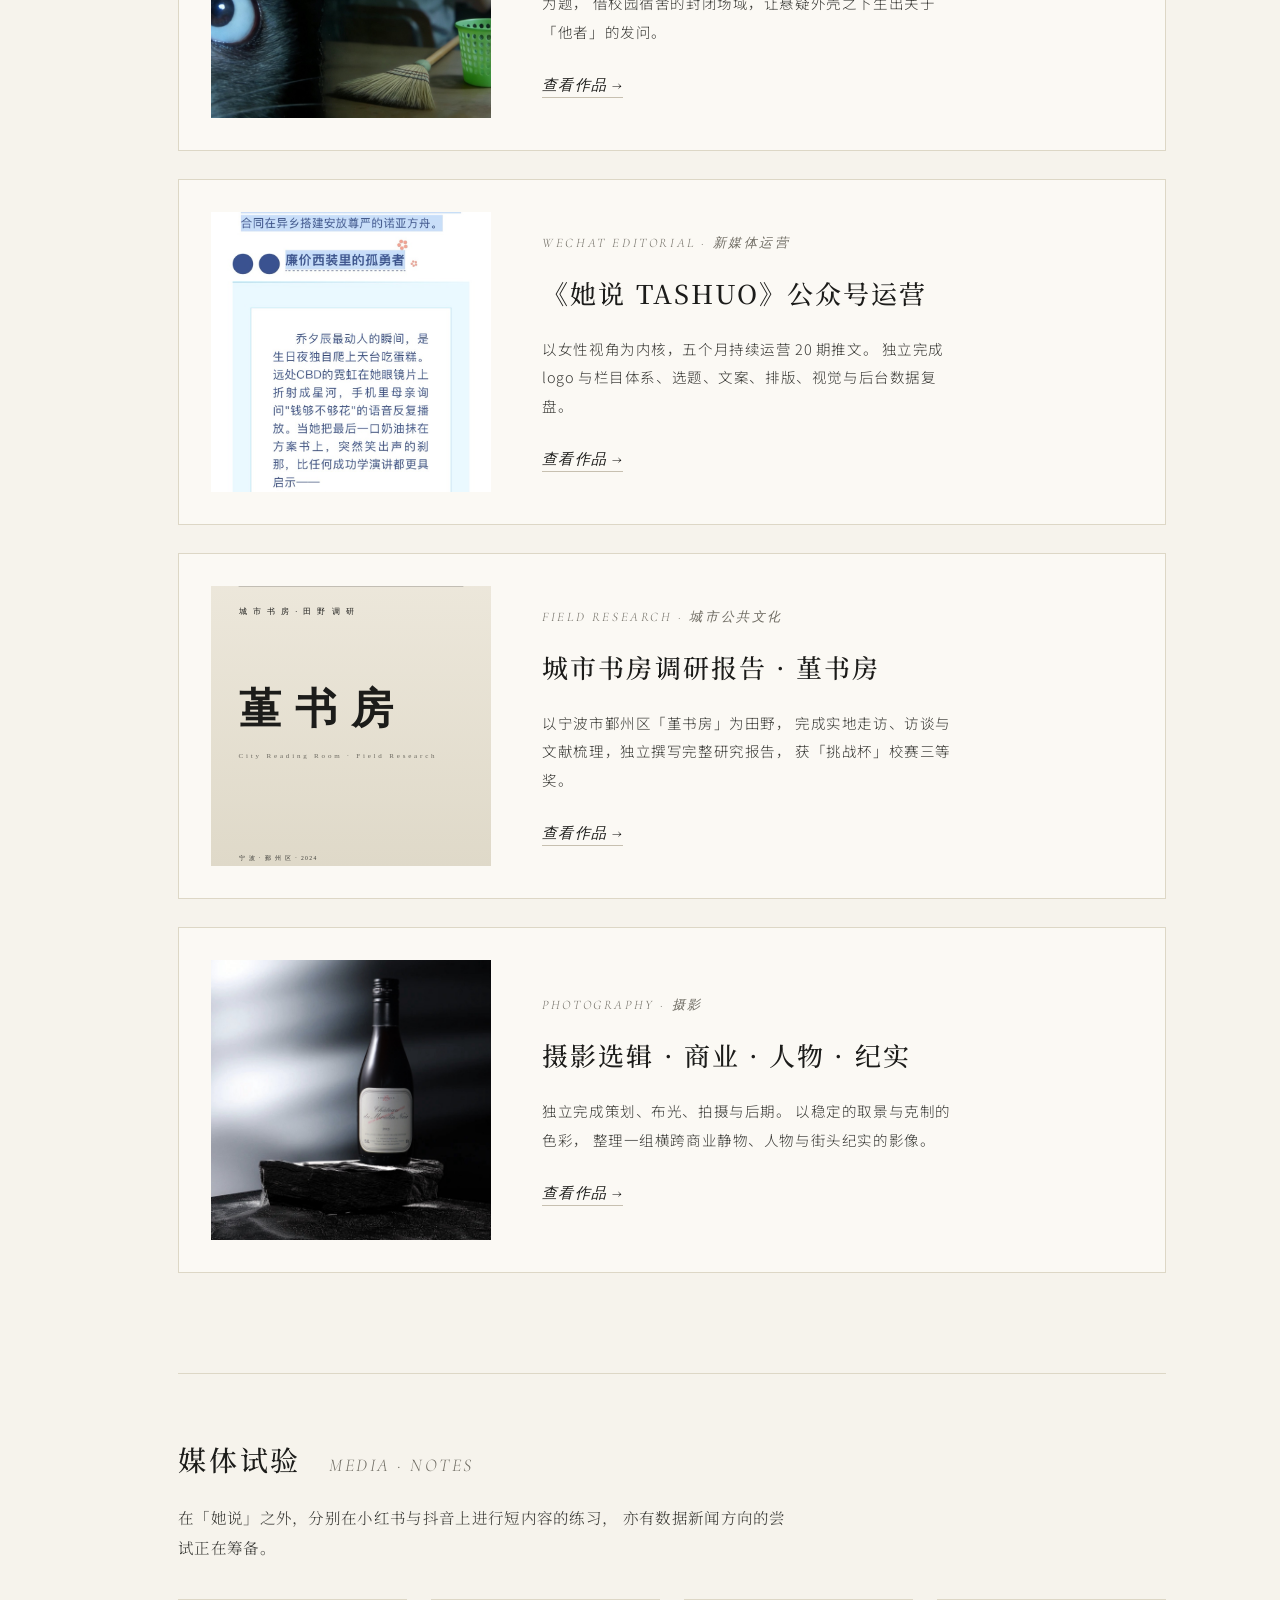
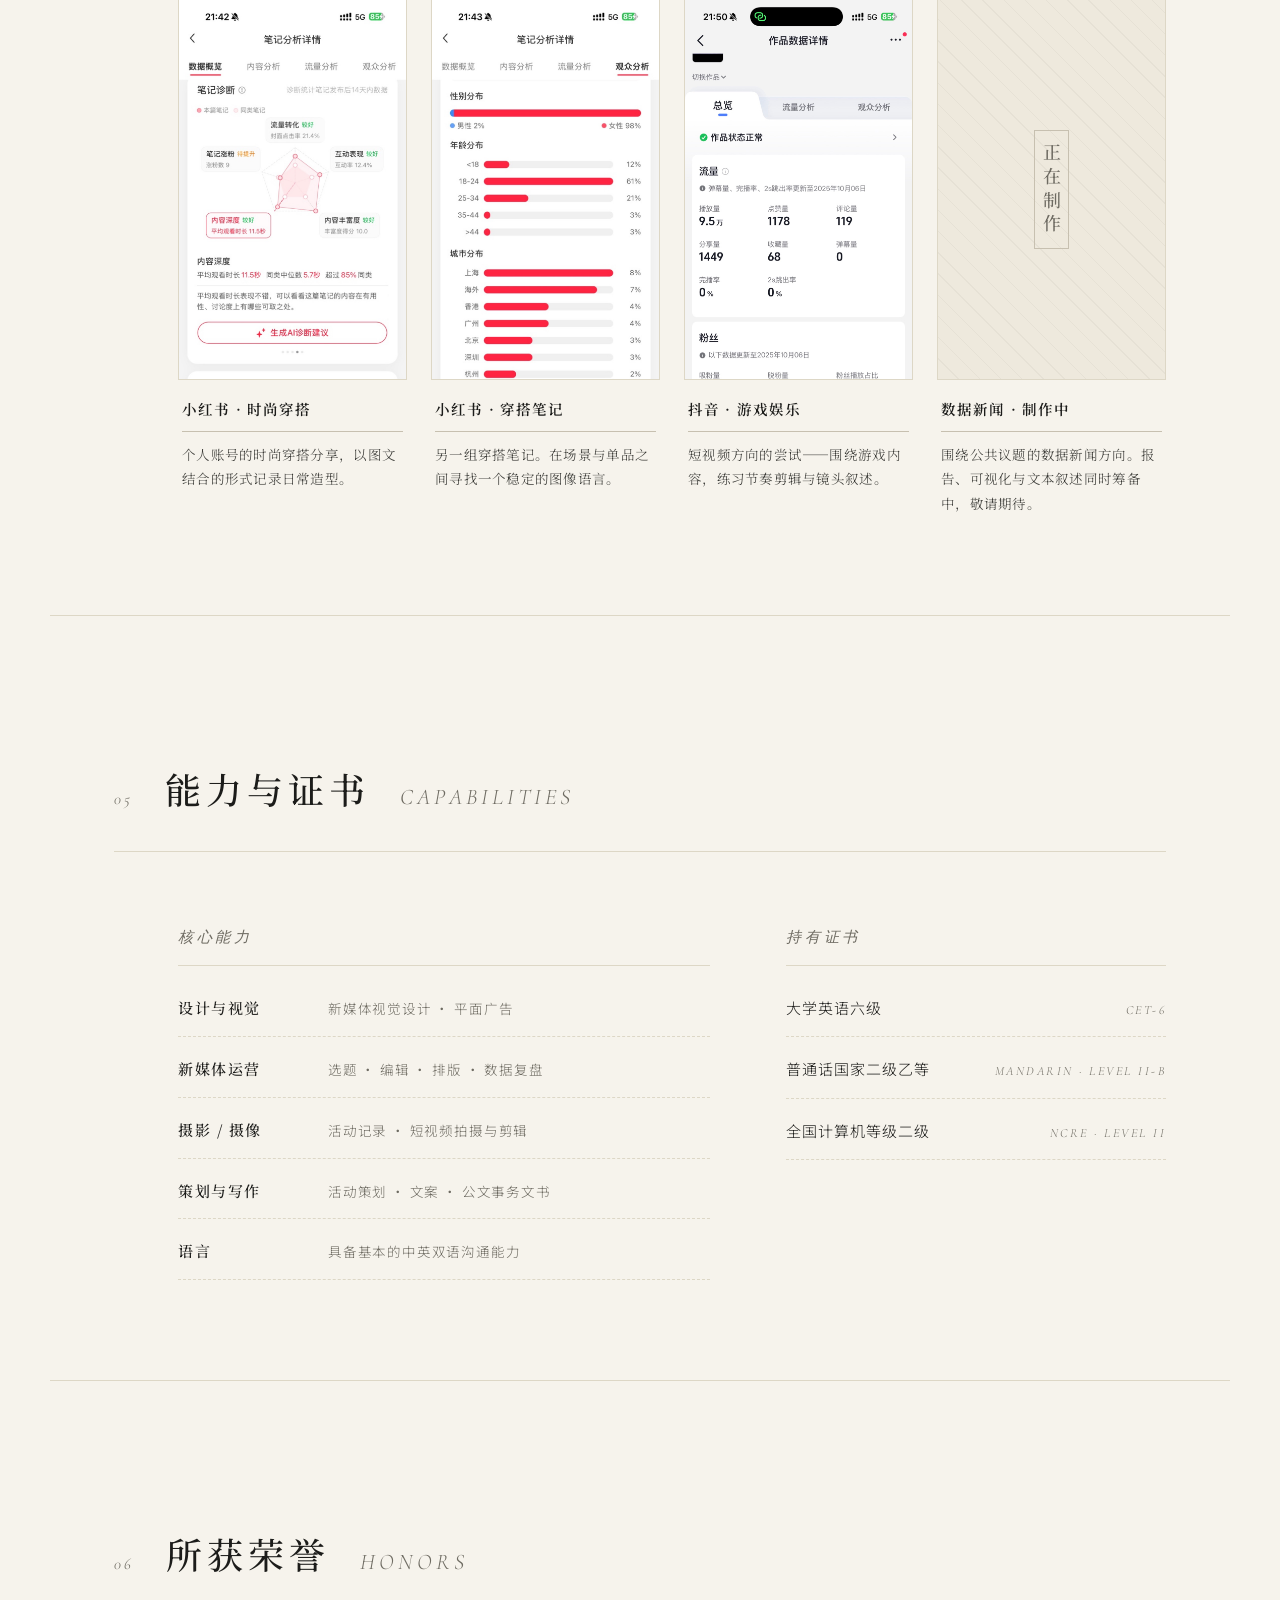
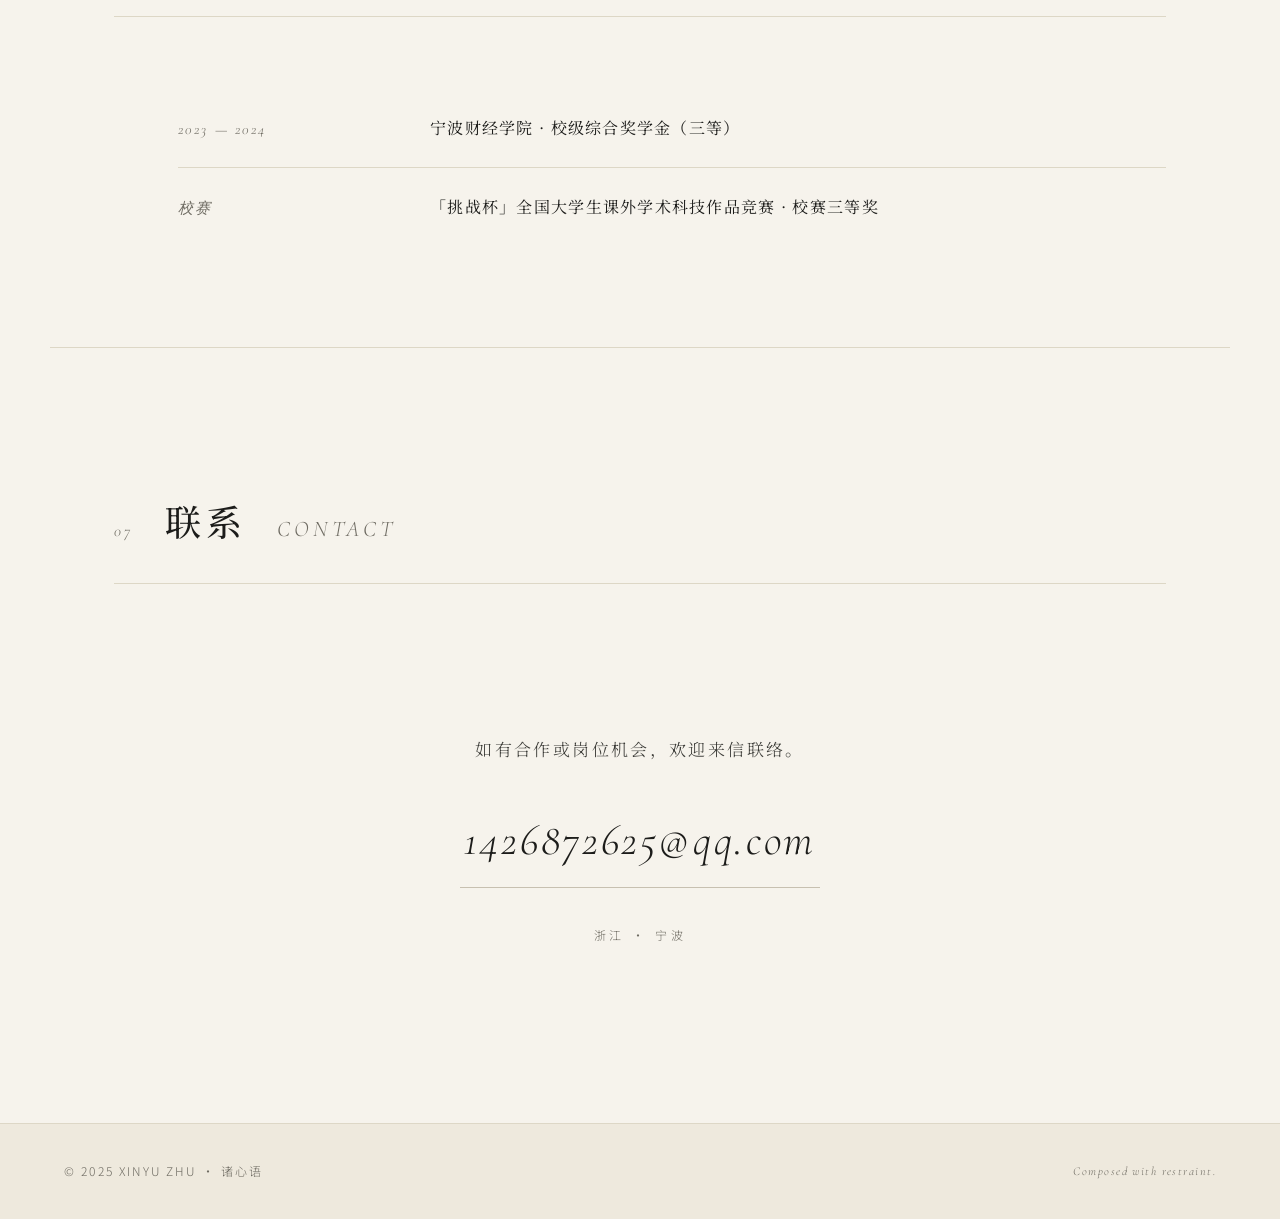
==== commit b17dd257: "cv" ====
--- a/index.html
+++ b/index.html
@@ -14,7 +14,7 @@
 
     <nav class="nav">
         <div class="nav-inner">
-            <a href="#top" class="nav-mark">XY</a>
+            <a href="#top" class="nav-mark" aria-label="返回顶部"></a>
             <ul class="nav-links">
                 <li><a href="#profile">概览</a></li>
                 <li><a href="#education">教育</a></li>
@@ -35,13 +35,6 @@
                 <span class="hero-name-en">XinYu&nbsp;Zhu</span>
             </h1>
             <p class="hero-tagline">以审慎与克制的方式，记录、表达与传递。</p>
-            <div class="hero-meta">
-                <span>编辑</span>
-                <span class="dot">·</span>
-                <span>新媒体运营</span>
-                <span class="dot">·</span>
-                <span>设计</span>
-            </div>
         </div>
         <div class="hero-scroll" aria-hidden="true">
             <span></span>
@@ -67,8 +60,8 @@
                     <dl class="meta-list">
                         <div><dt>出生年月</dt><dd>2004 年 3 月</dd></div>
                         <div><dt>政治面貌</dt><dd>共青团员</dd></div>
-                        <div><dt>所在城市</dt><dd>浙江 · 嘉兴</dd></div>
-                        <div><dt>求职意向</dt><dd>编辑 / 新媒体运营 / 设计</dd></div>
+                        <div><dt>所在城市</dt><dd>浙江 · 宁波</dd></div>
+                        <div><dt>求职意向</dt><dd>编辑</dd></div>
                     </dl>
                 </div>
             </div>
@@ -93,6 +86,15 @@
                             于专科阶段传播与策划的实务积累之上，进一步系统研习新闻学的理论框架与采编流程，
                             聚焦新闻采访写作、媒介伦理与融媒体表达，深化对公共议题的判断力与叙事的严谨性。
                         </p>
+                        <ul class="tag-list" aria-label="主修课程">
+                            <li>新闻采访与写作</li>
+                            <li>全媒体新闻编辑</li>
+                            <li>新闻摄影与制作</li>
+                            <li>数字出版</li>
+                            <li>无人机拍摄</li>
+                            <li>数据新闻与数据可视化</li>
+                            <li>音乐传播</li>
+                        </ul>
                     </div>
                 </article>
 
@@ -149,17 +151,17 @@
                         <ul class="duty-list">
                             <li>
                                 <span class="duty-key">策略规划与方案制定</span>
-                                深度参与汇编「开渔节」大型活动方案；承担迎亚运相关活动方案的整理工作，
+                                深度参与审核与汇编「开渔节」大型活动方案；承担迎亚运相关活动方案的整理工作，
                                 并对众多关联方案进行阅览与审核。
                             </li>
                             <li>
                                 <span class="duty-key">实地考察与调研</span>
                                 参与活动现场的走访与了解，收集第一手资料与反馈，
-                                为方案的优化与调整提供依据。
+                                并优化执行方案。
                             </li>
                             <li>
                                 <span class="duty-key">信息整合与资料管理</span>
-                                将活动筹备过程中的各类信息、数据与文档进行系统化归类与存储，
+                                撰写相关文书，将活动筹备过程中的各类信息、数据与文档进行系统化归类与存储，
                                 为活动决策提供稳定的数据支撑。
                             </li>
                             <li>
@@ -189,6 +191,10 @@
                                 自主策划与饮食文化、健康生活方式相关的校园活动，均圆满落地实施，
                                 获得师生一致好评；并以摄影方式记录活动氛围与成果，
                                 为后续推广与总结沉淀视觉资料。
+                            </li>
+                            <li>
+                                <span class="duty-key">活动影像记录</span>
+                                担任校园活动摄影摄像及视觉记录，形成活动影像资料。
                             </li>
                         </ul>
                     </div>
@@ -400,7 +406,7 @@
             <div class="section-body contact-body">
                 <p class="contact-lead">如有合作或岗位机会，欢迎来信联络。</p>
                 <a class="contact-mail" href="mailto:1426872625@qq.com">1426872625@qq.com</a>
-                <p class="contact-loc">浙江 · 嘉兴</p>
+                <p class="contact-loc">浙江 · 宁波</p>
             </div>
         </section>
 
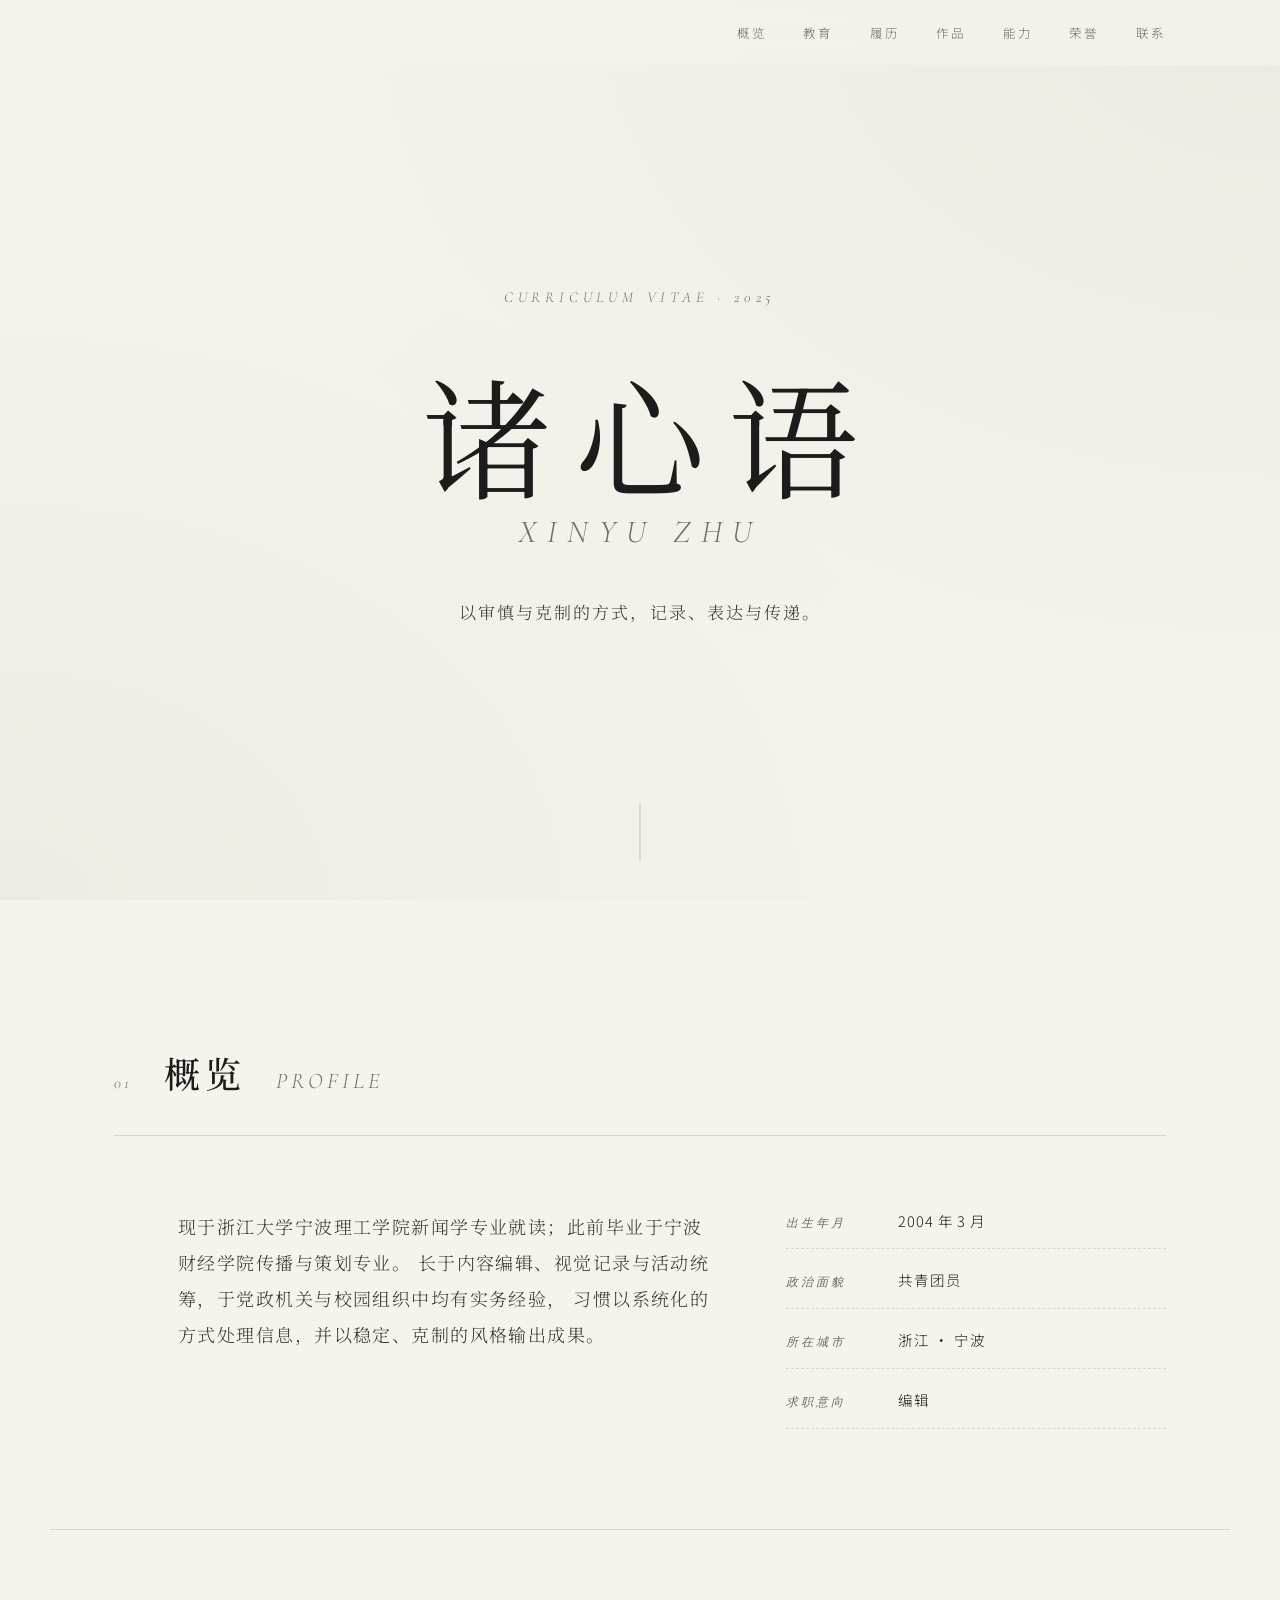
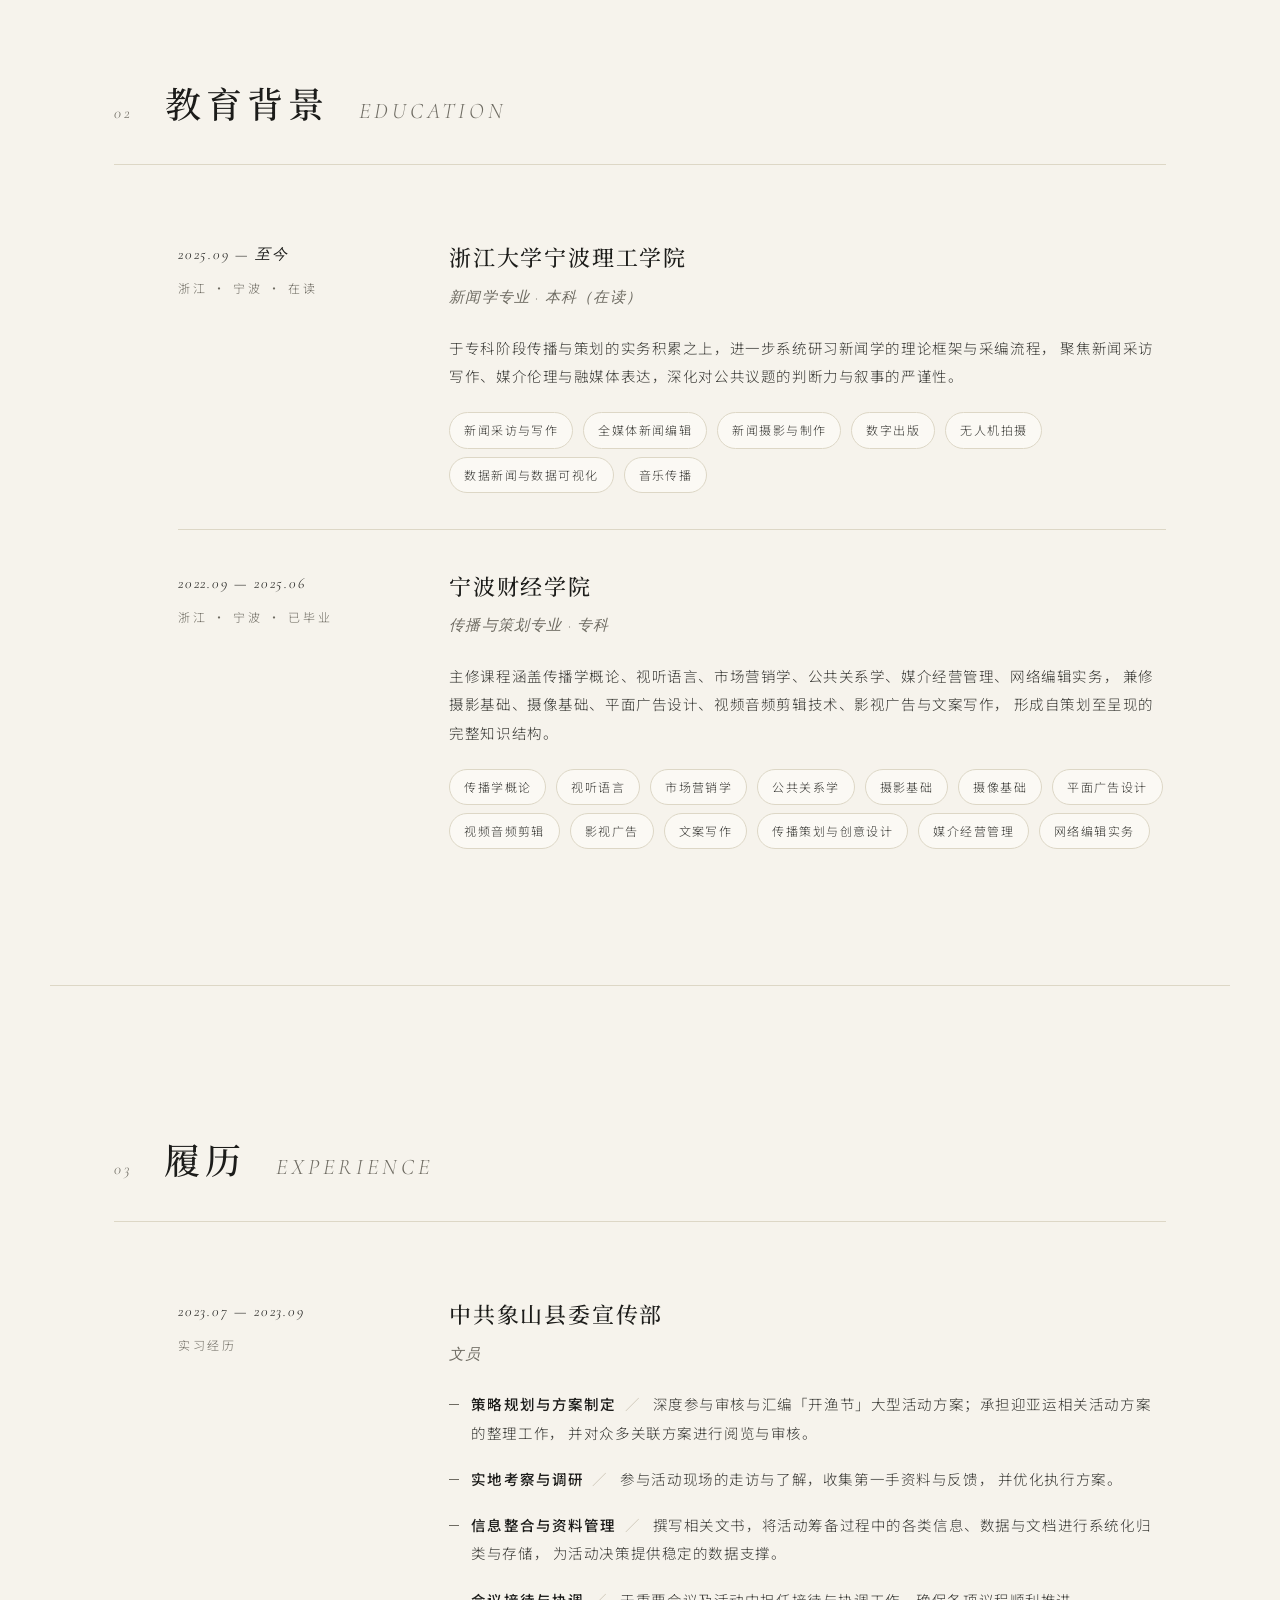
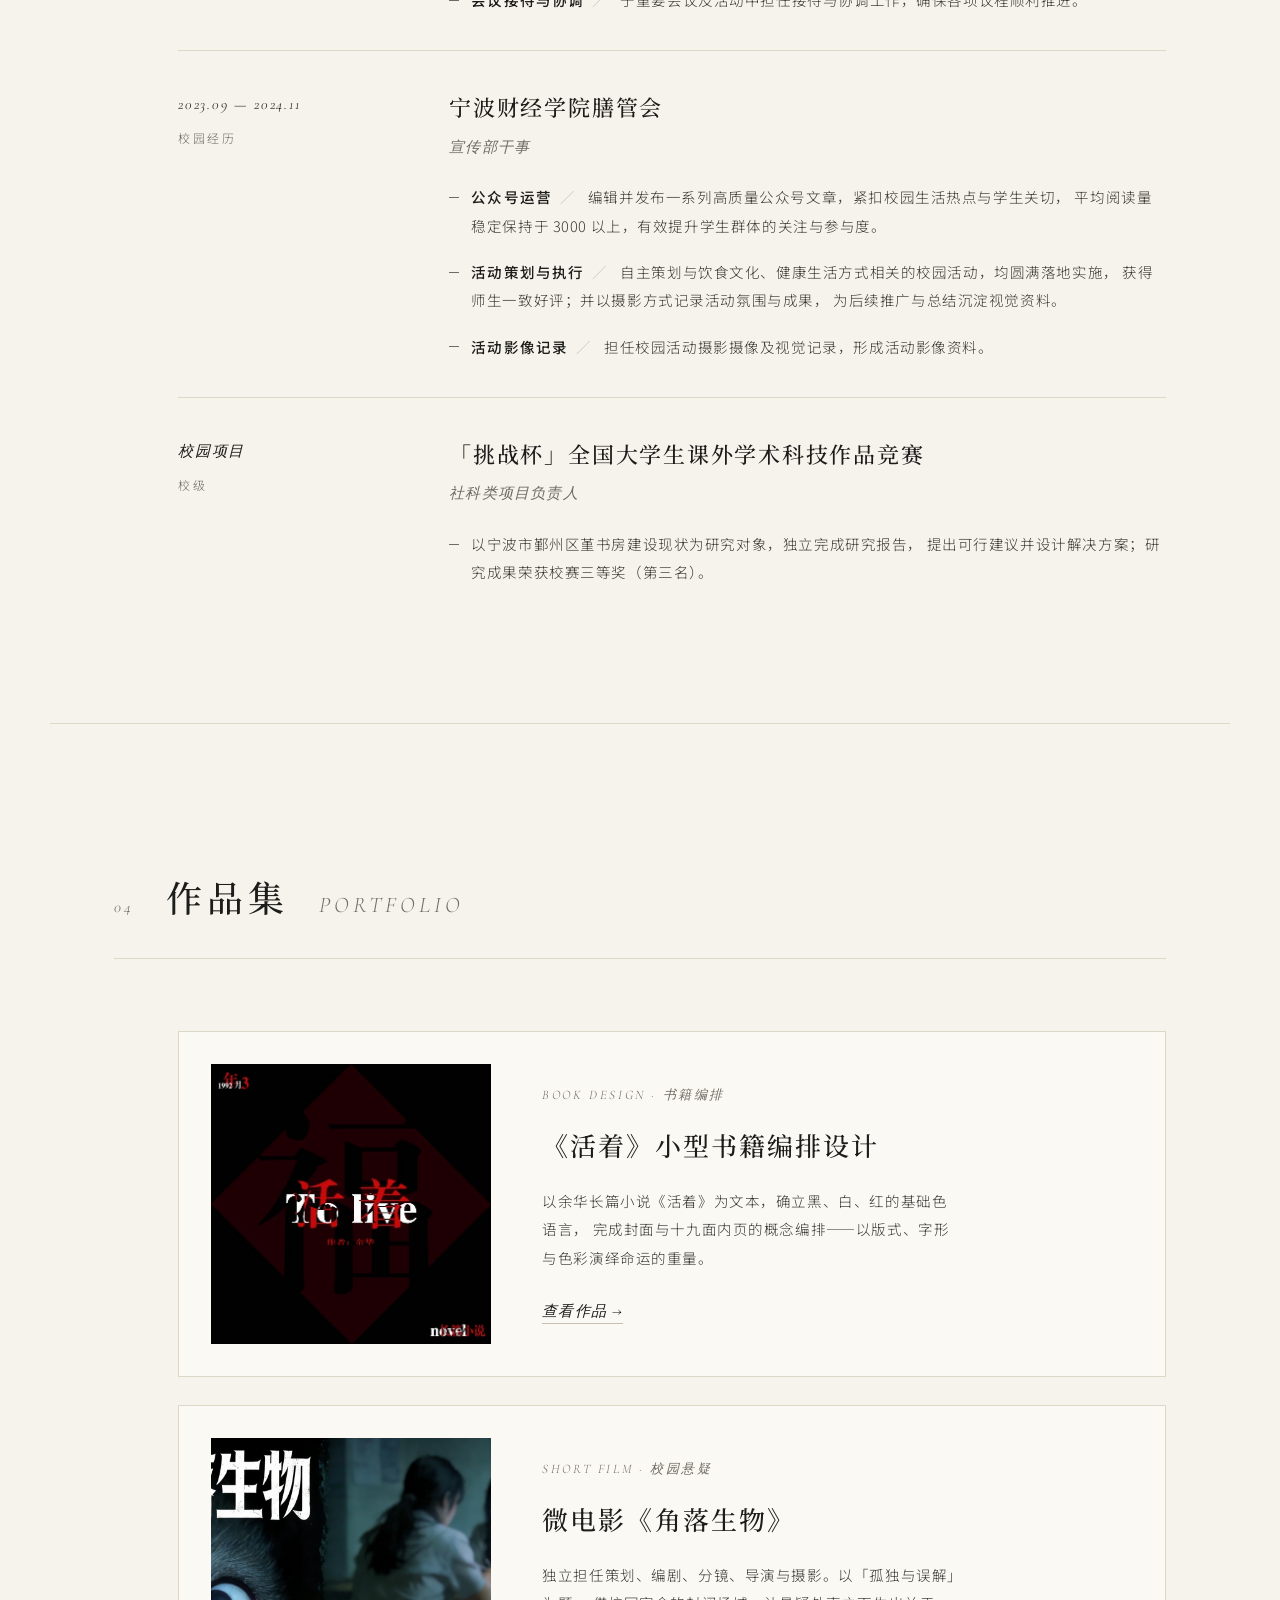
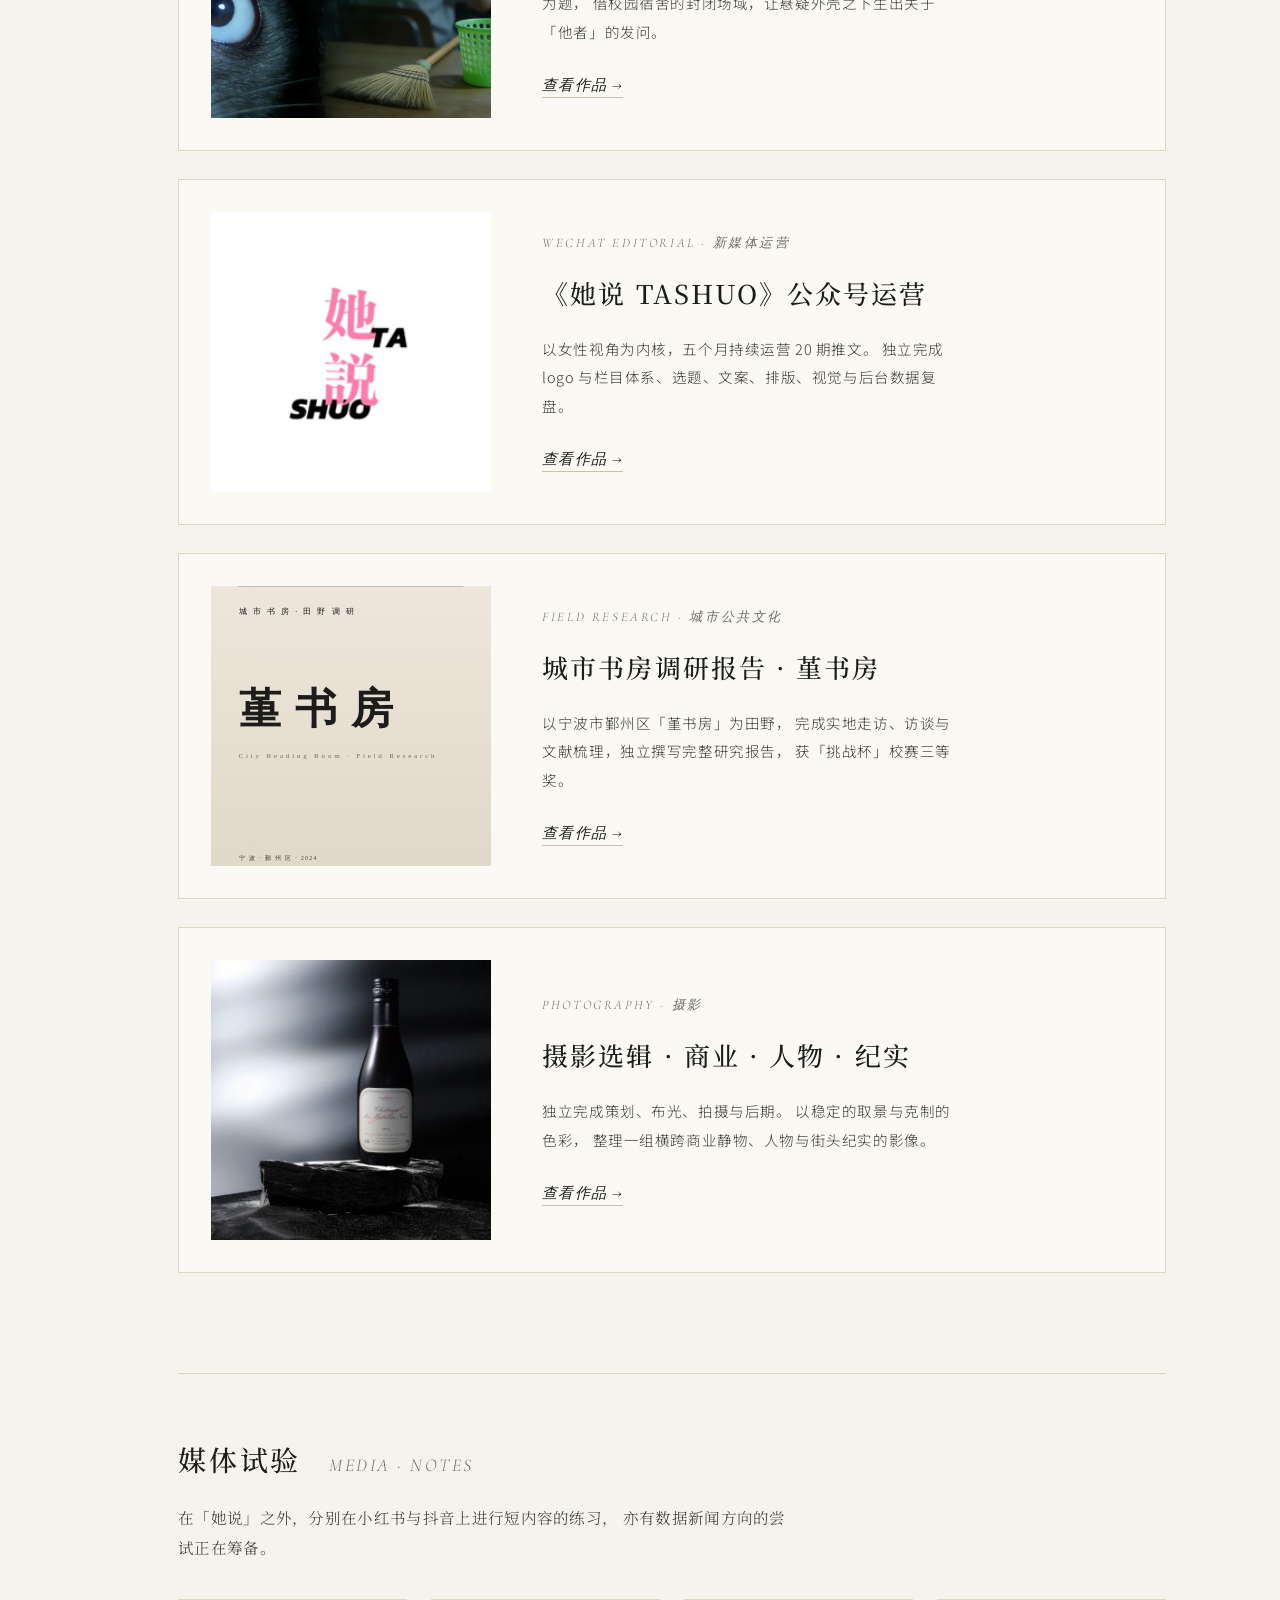
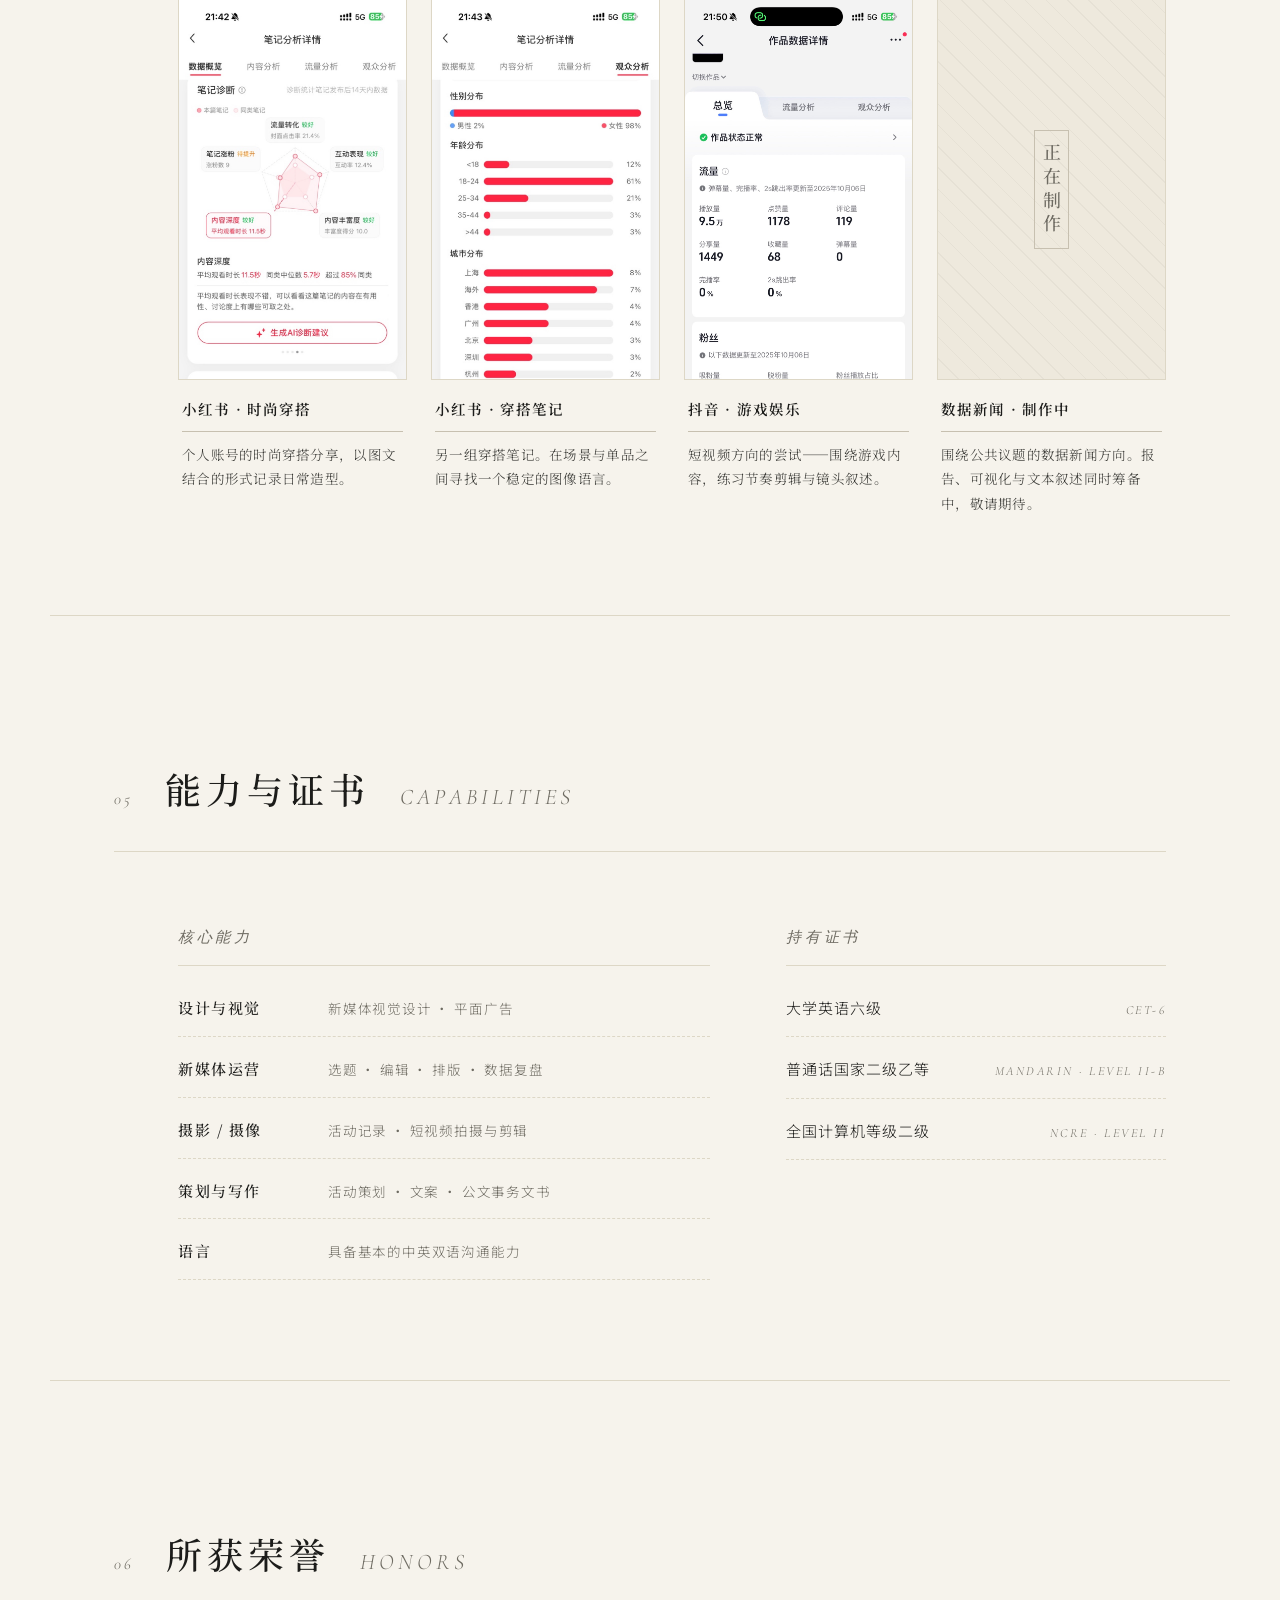
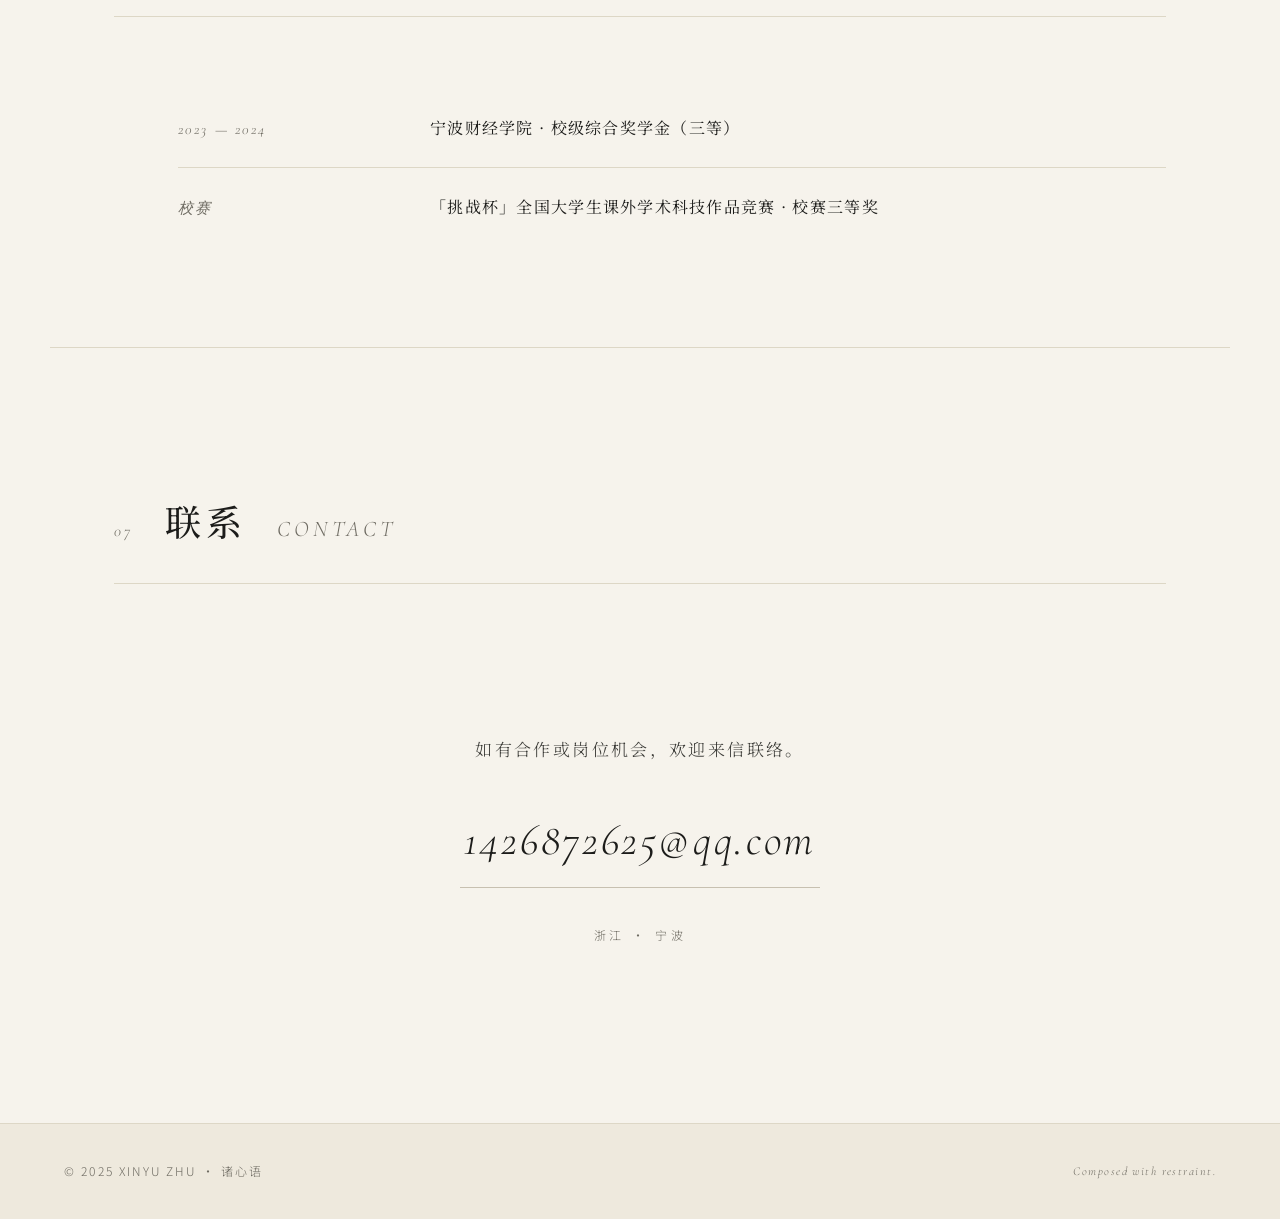
==== commit 32fc1705: "cv" ====
--- a/index.html
+++ b/index.html
@@ -261,7 +261,7 @@
 
                     <a class="work-card" href="work-wechat.html">
                         <div class="work-card-img">
-                            <img src="assets/works/wechat/article-05.jpg" alt="《她说 TASHUO》公众号设计" loading="lazy">
+                            <img src="assets/works/wechat/logo.png" alt="《她说 TASHUO》公众号 Logo" loading="lazy">
                         </div>
                         <div class="work-card-text">
                             <p class="work-card-eyebrow">WeChat Editorial · 新媒体运营</p>
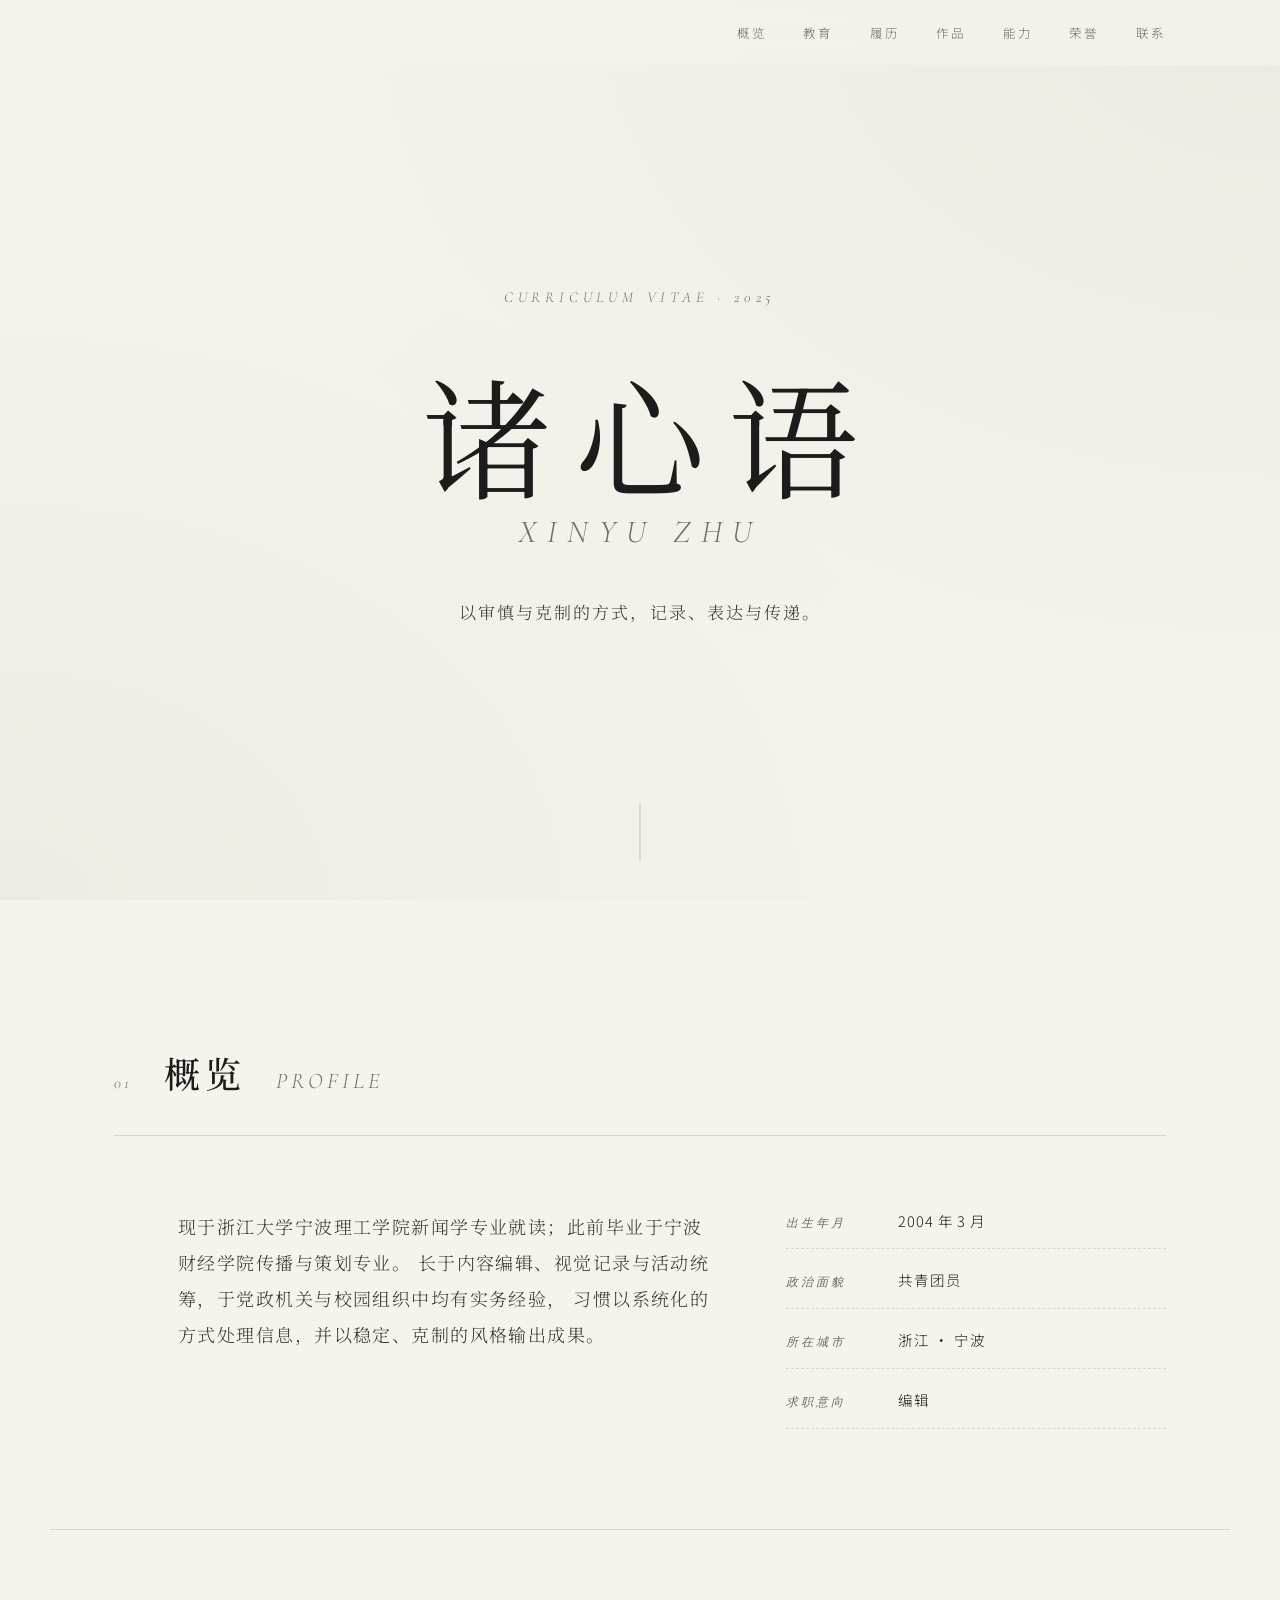
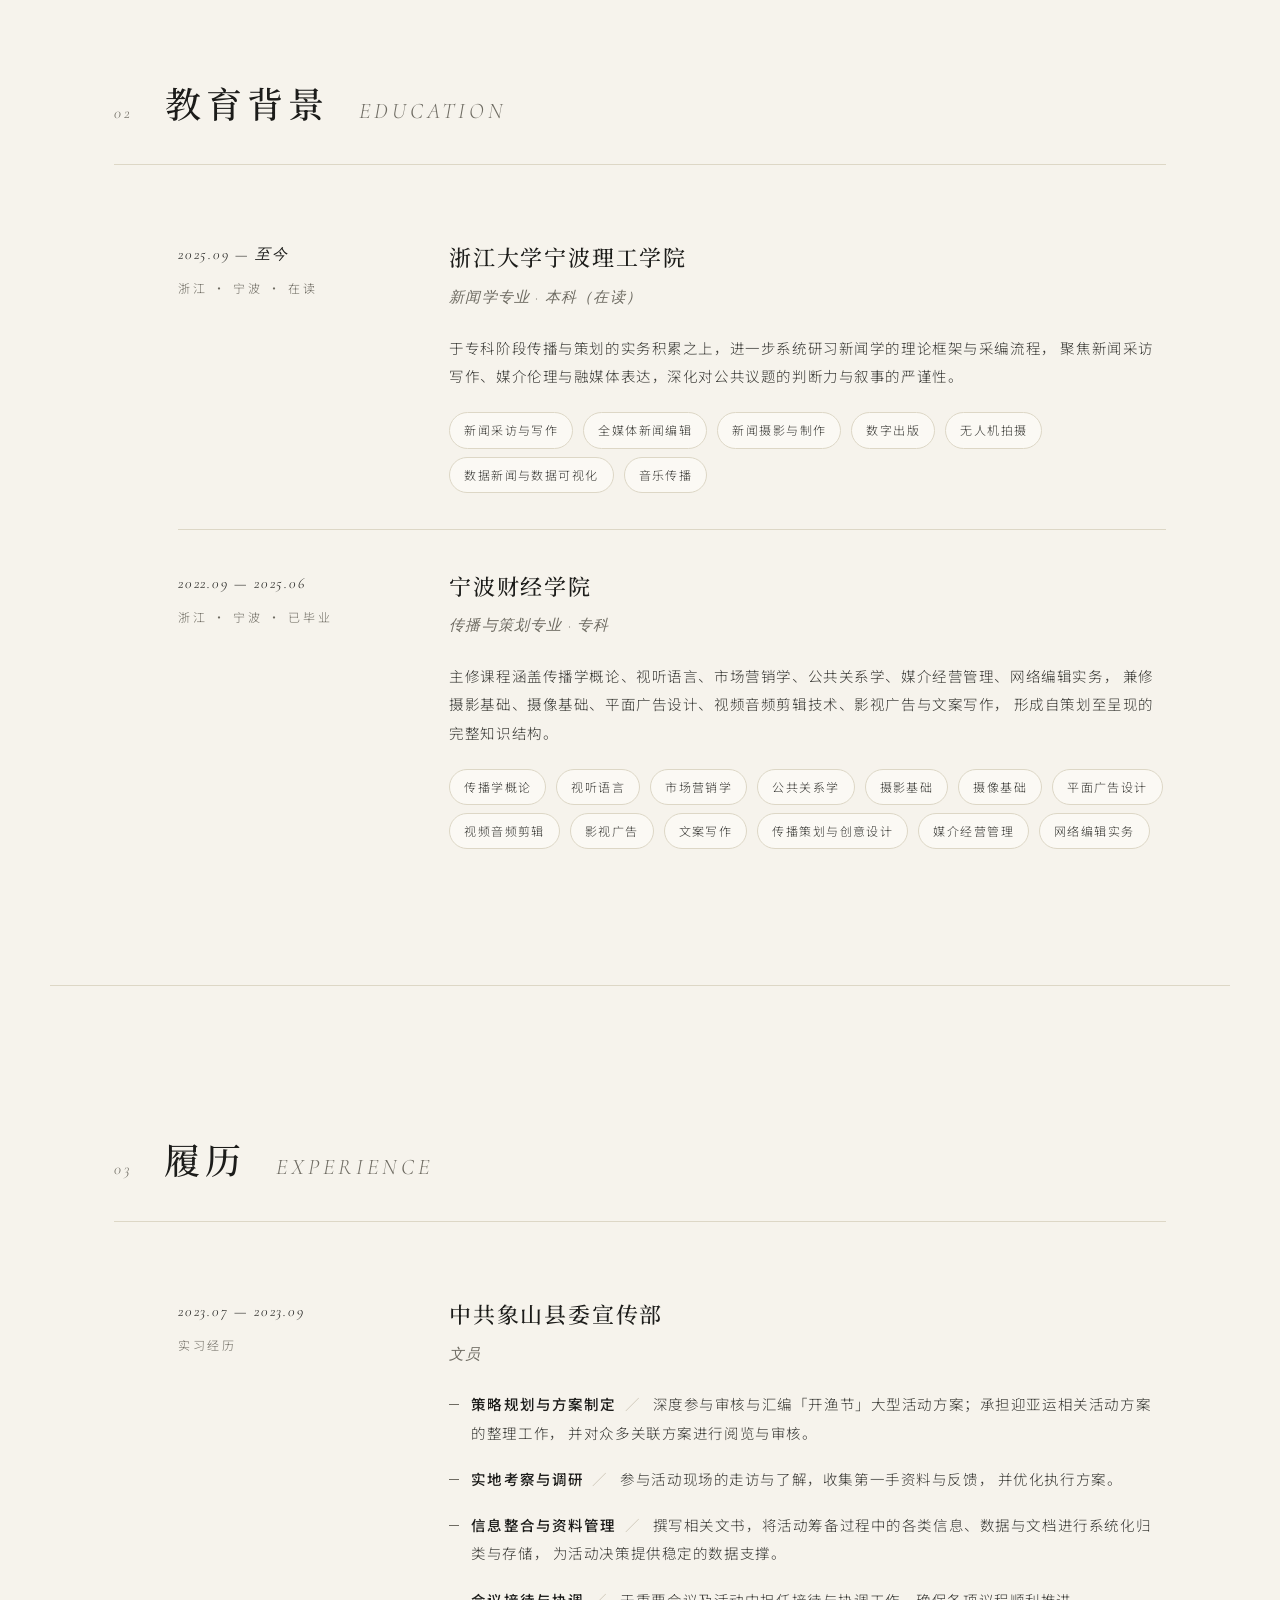
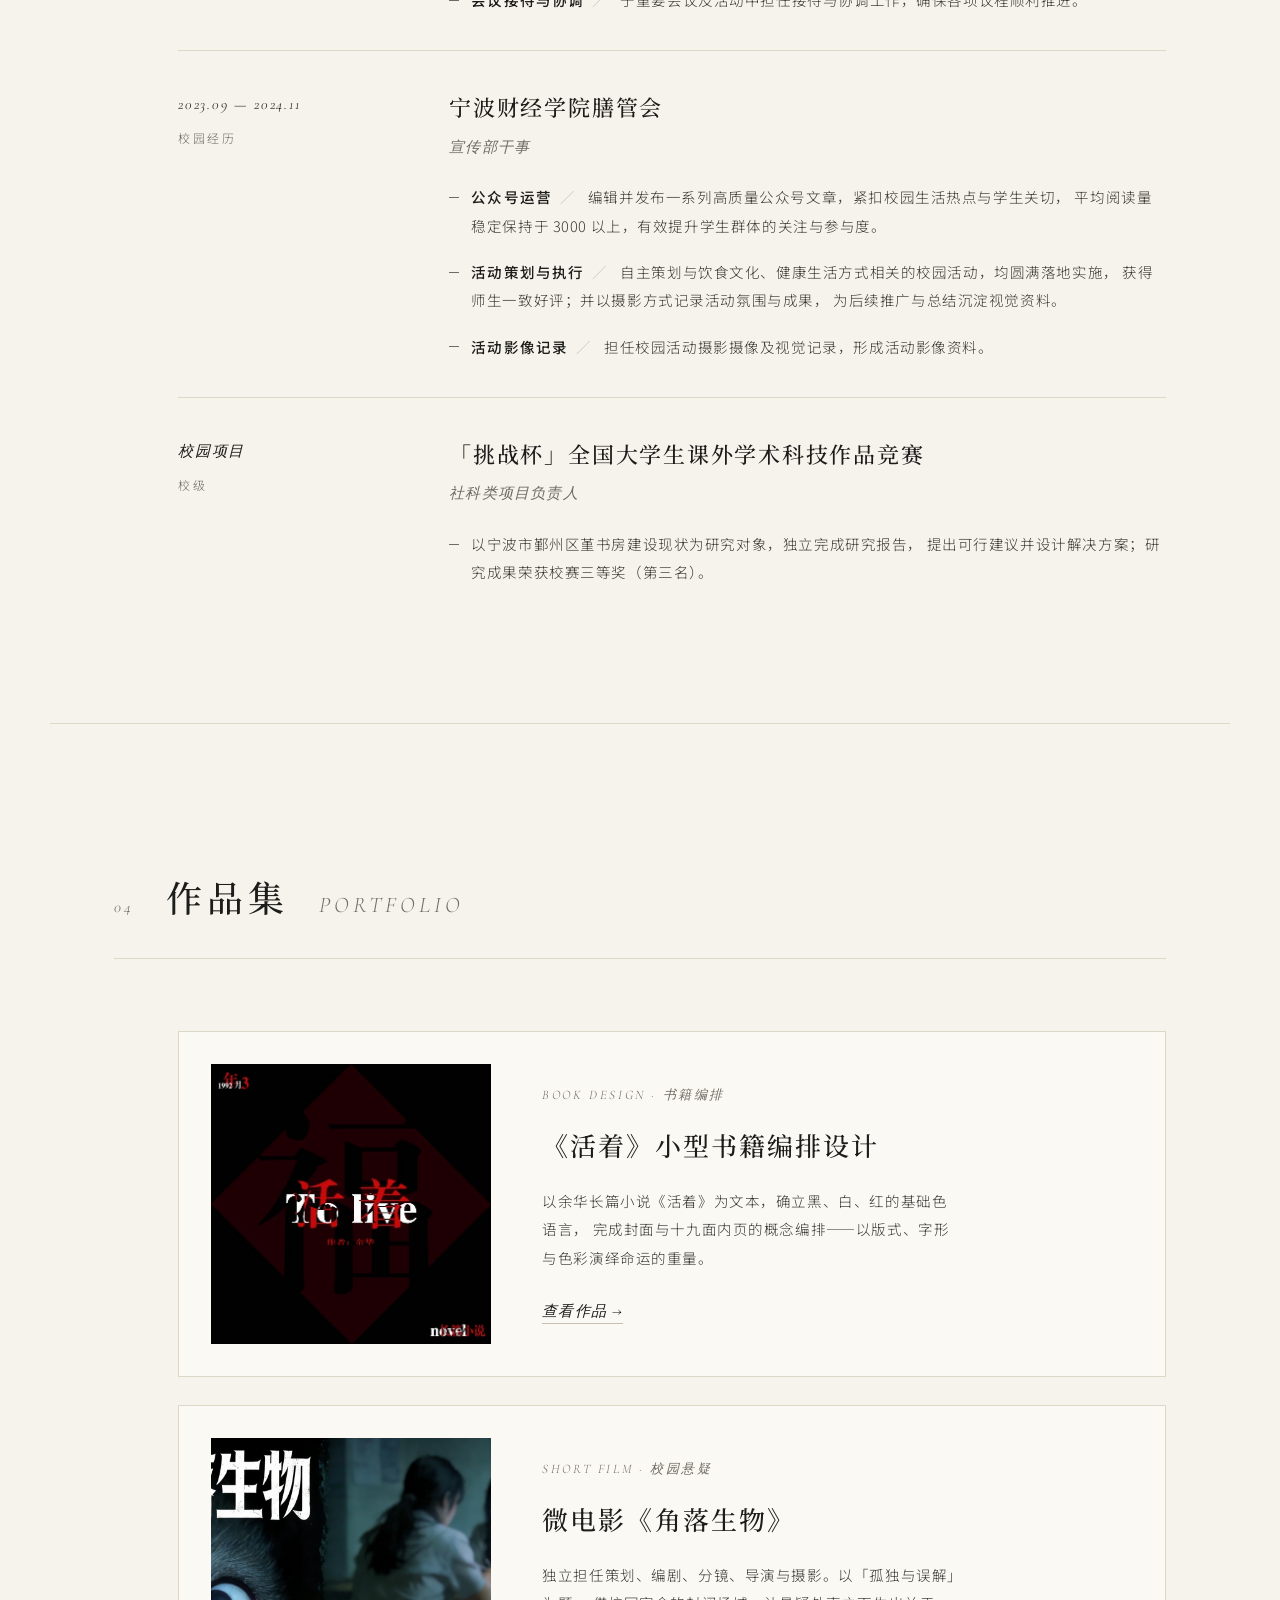
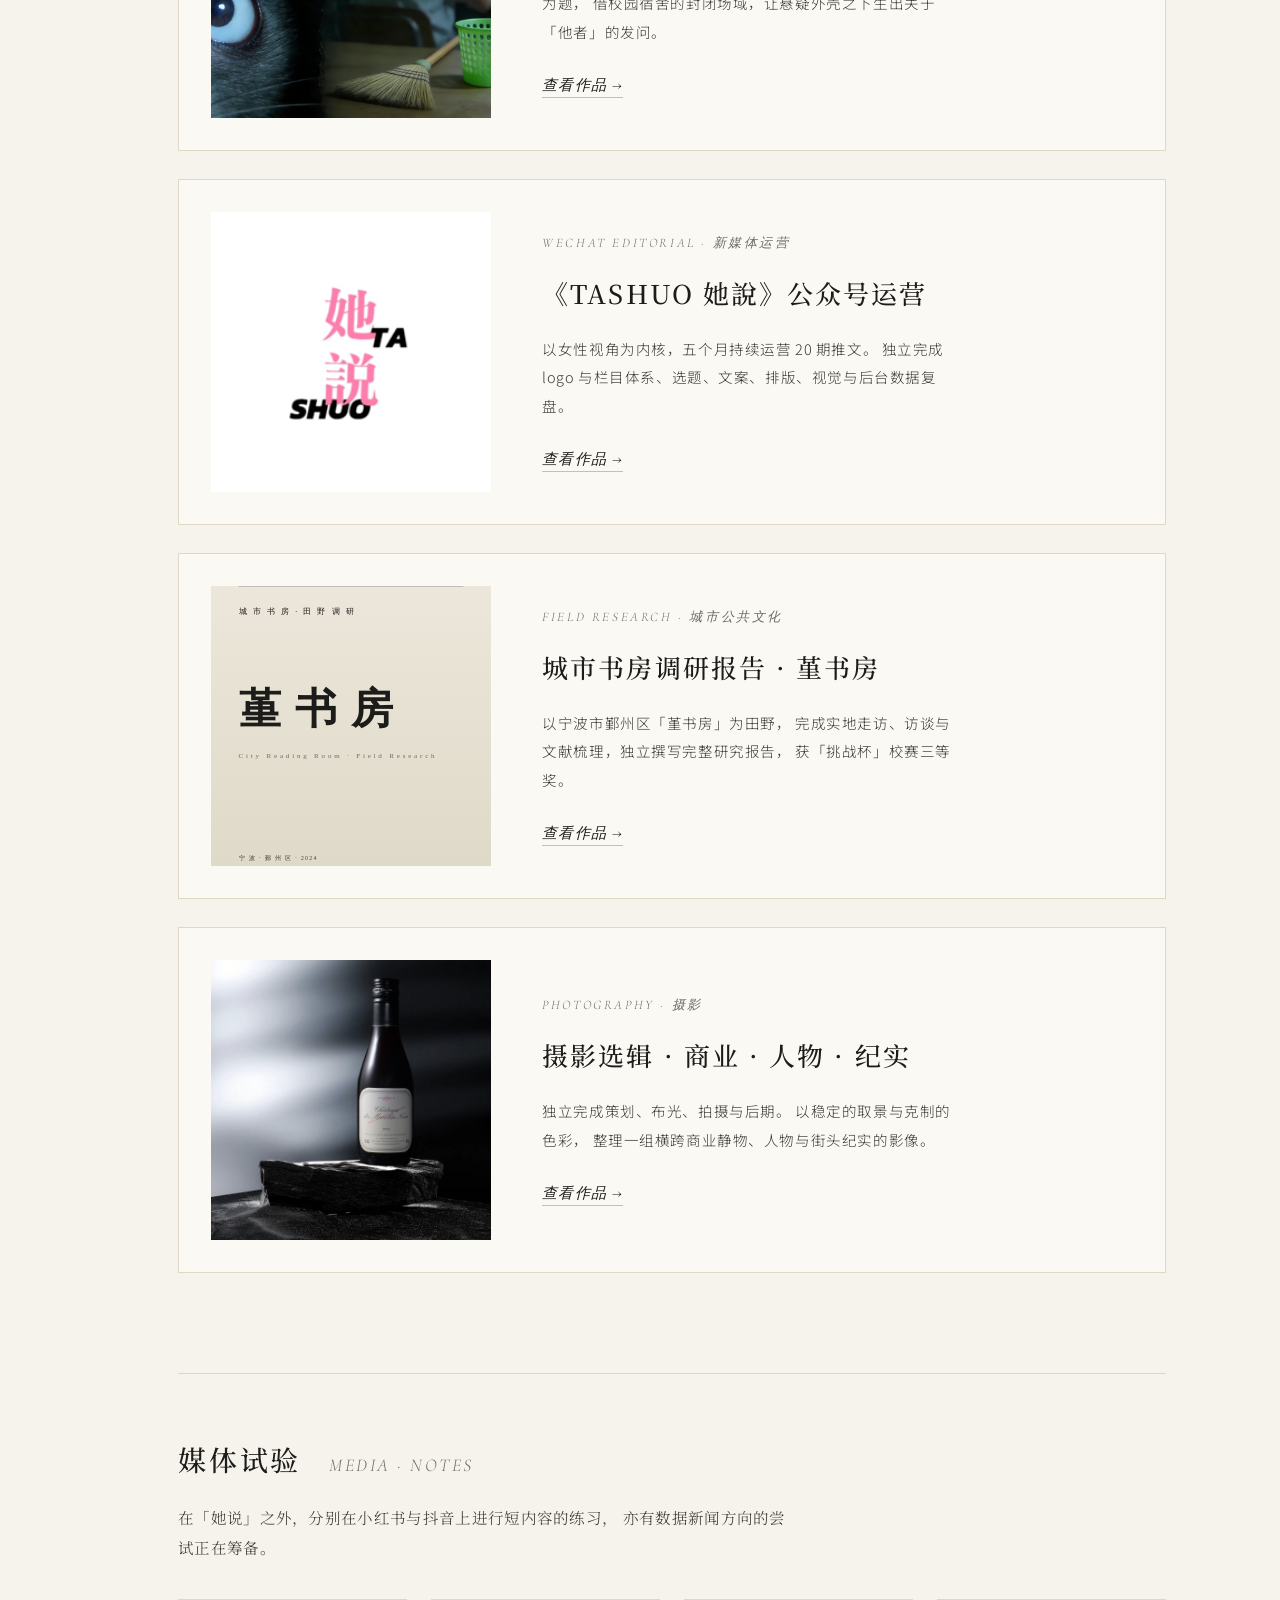
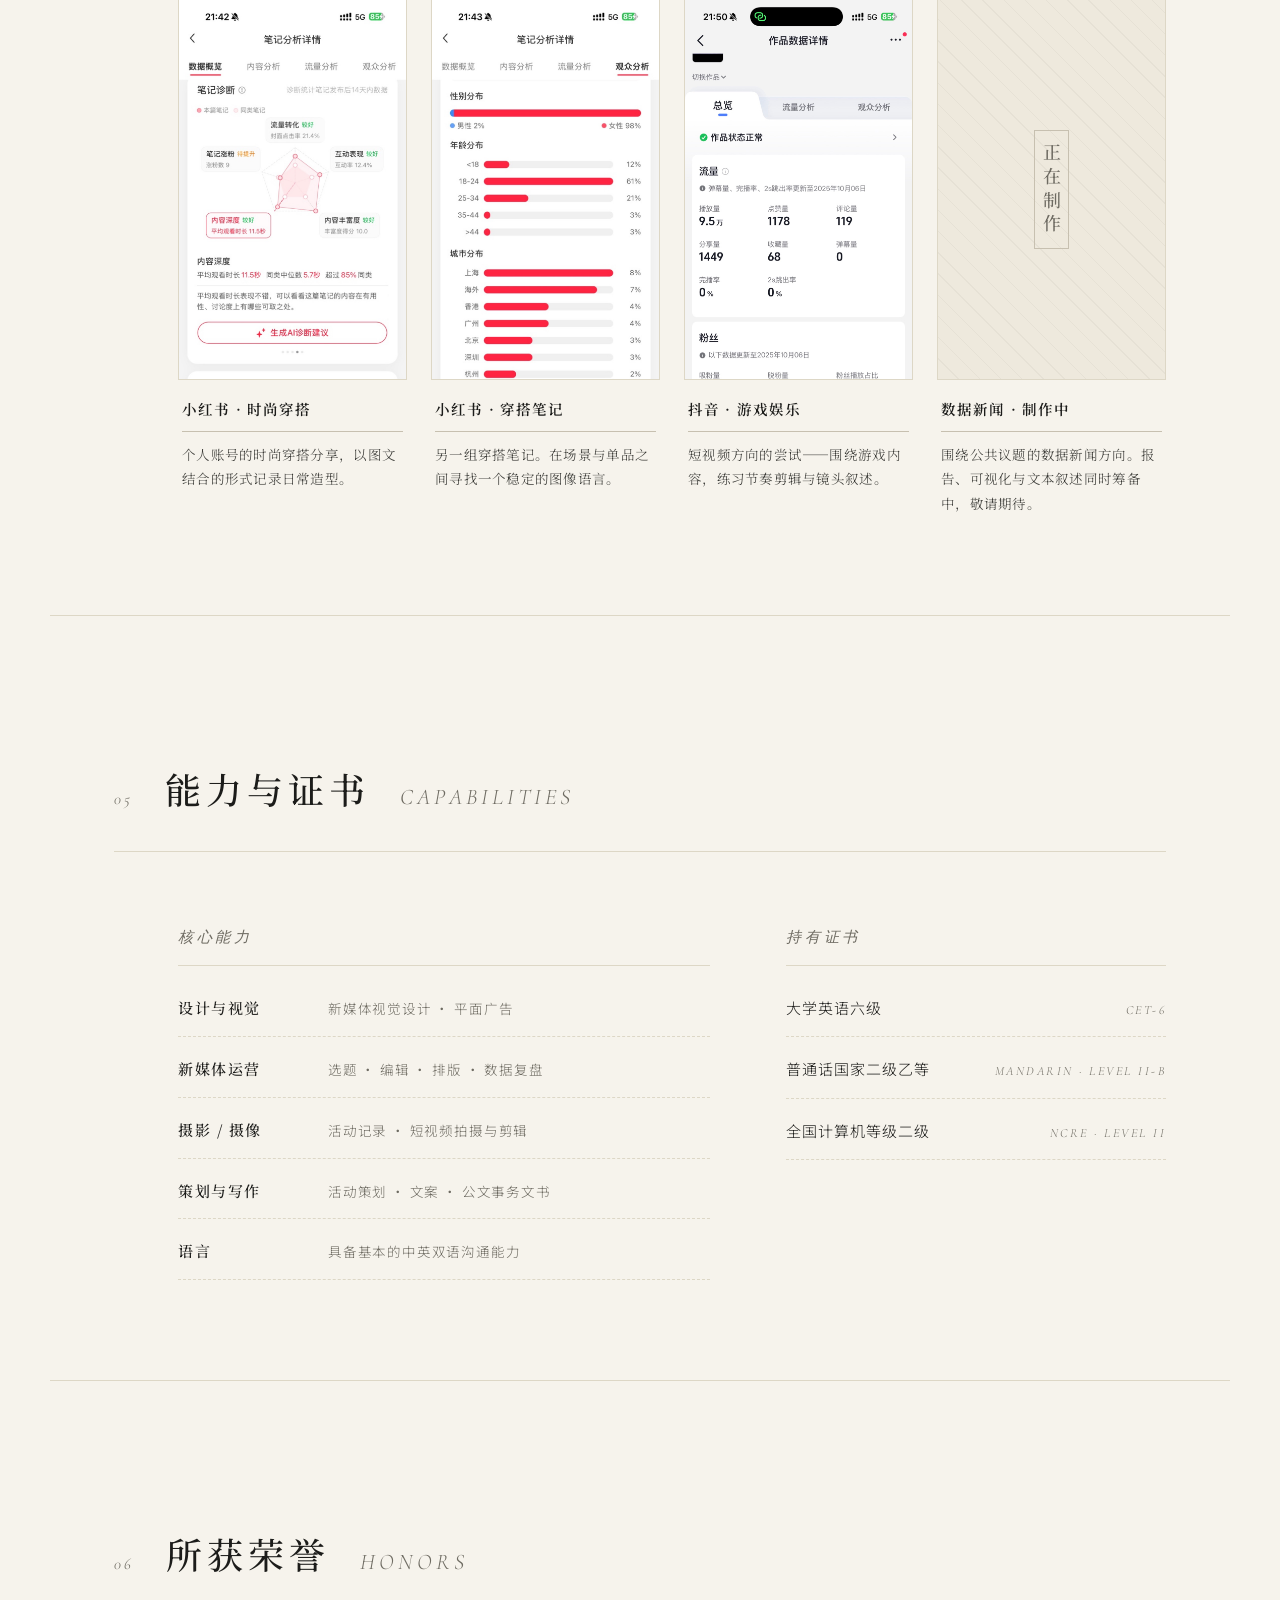
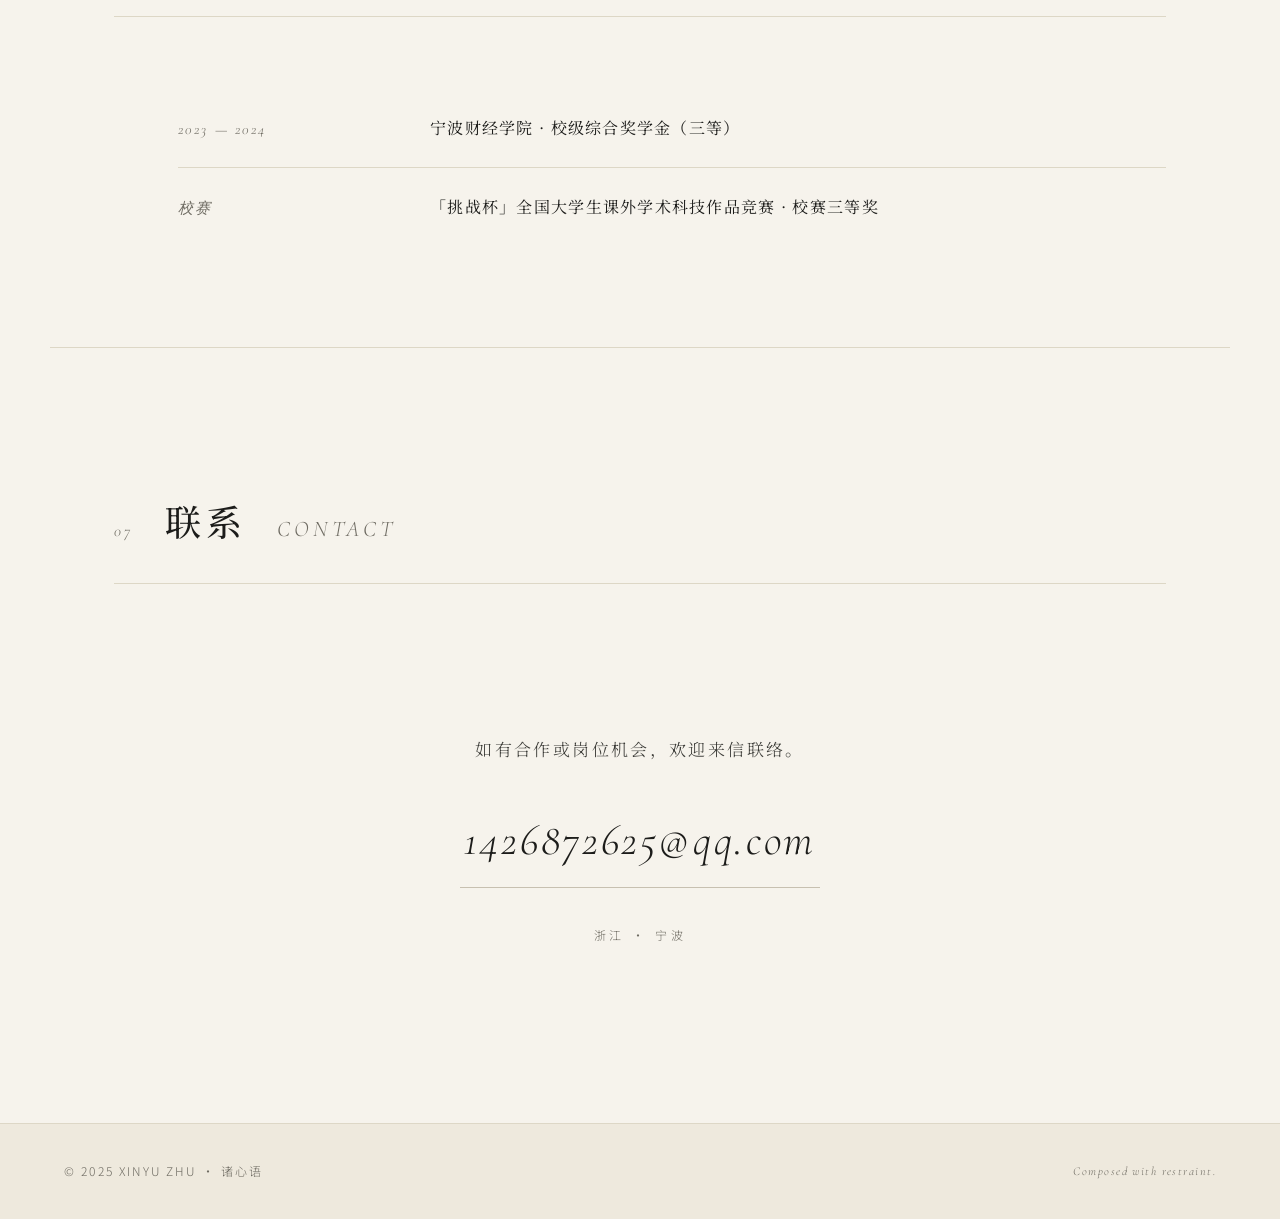
==== commit b0334211: "cv" ====
--- a/index.html
+++ b/index.html
@@ -261,11 +261,11 @@
 
                     <a class="work-card" href="work-wechat.html">
                         <div class="work-card-img">
-                            <img src="assets/works/wechat/logo.png" alt="《她说 TASHUO》公众号 Logo" loading="lazy">
+                            <img src="assets/works/wechat/logo.png" alt="《TASHUO 她說》公众号 Logo" loading="lazy">
                         </div>
                         <div class="work-card-text">
                             <p class="work-card-eyebrow">WeChat Editorial · 新媒体运营</p>
-                            <h3 class="work-card-title">《她说 TASHUO》公众号运营</h3>
+                            <h3 class="work-card-title">《TASHUO 她說》公众号运营</h3>
                             <p class="work-card-desc">
                                 以女性视角为内核，五个月持续运营 20 期推文。
                                 独立完成 logo 与栏目体系、选题、文案、排版、视觉与后台数据复盘。
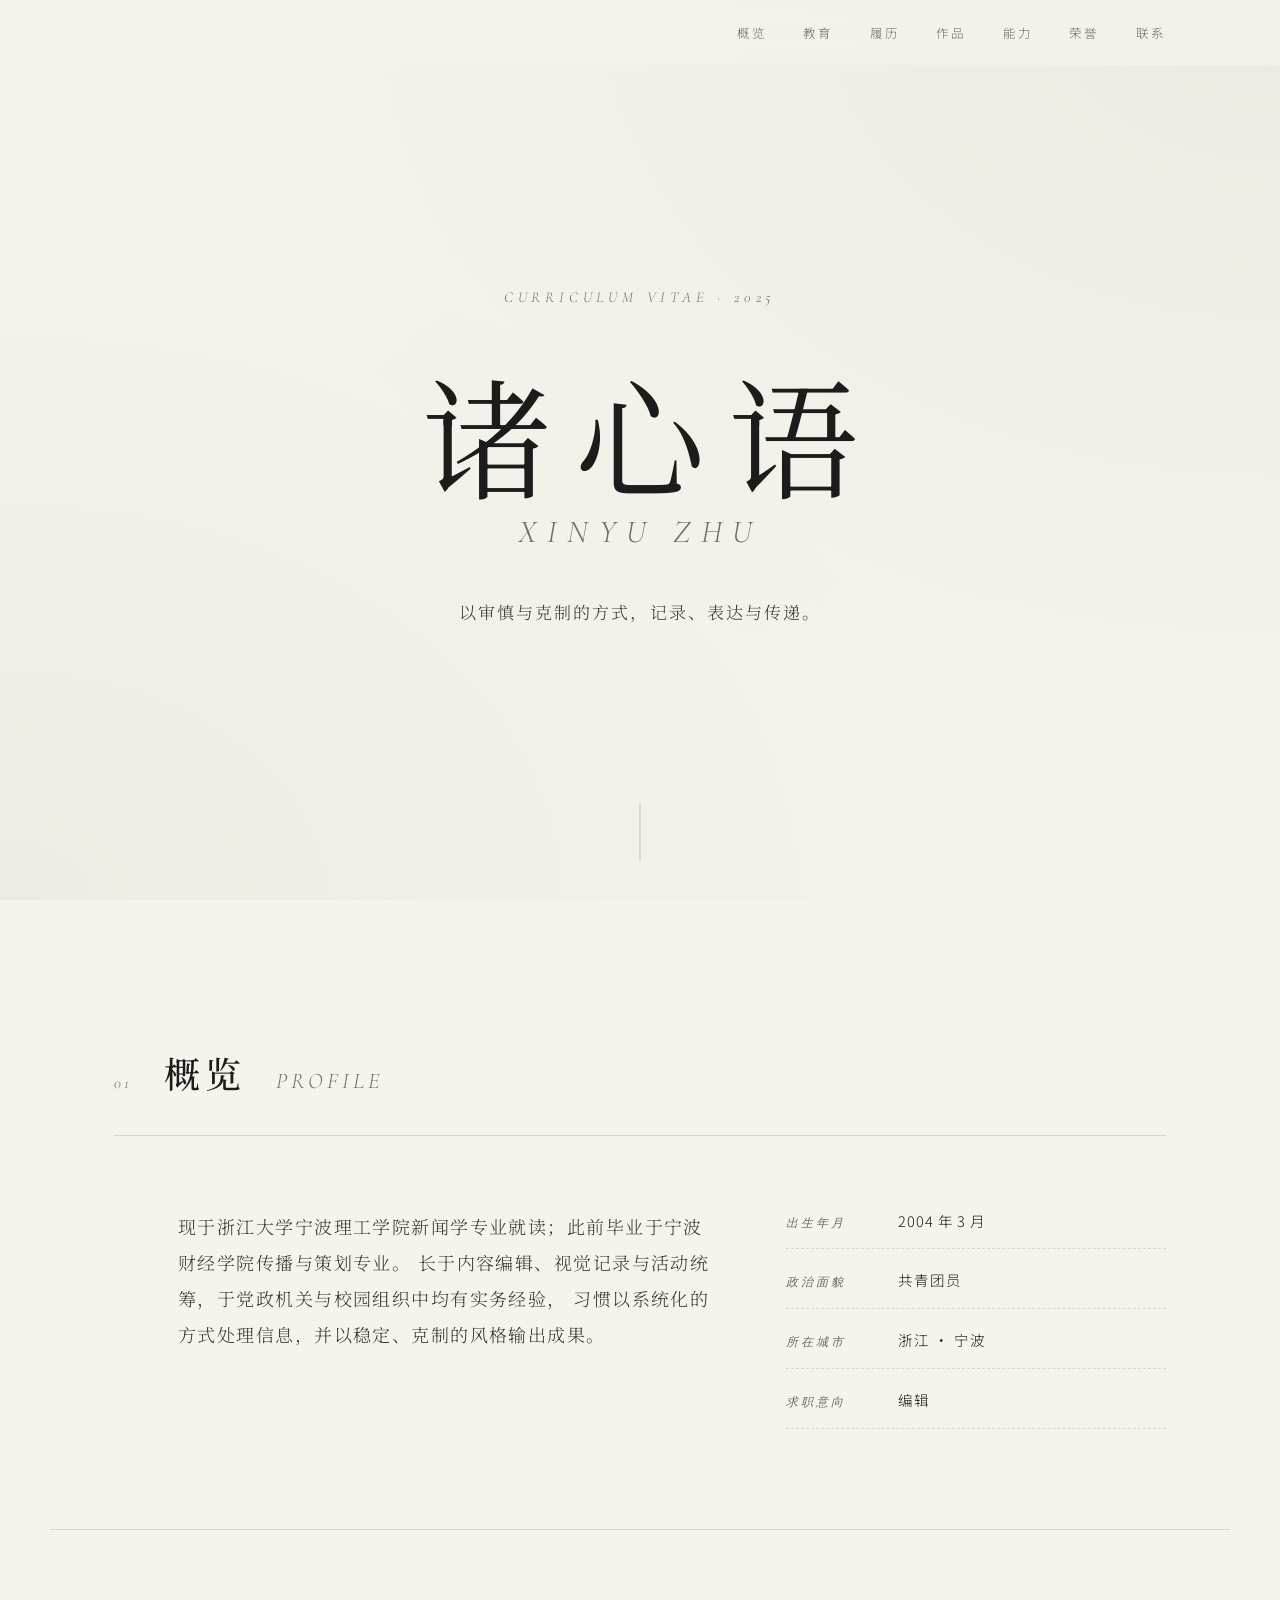
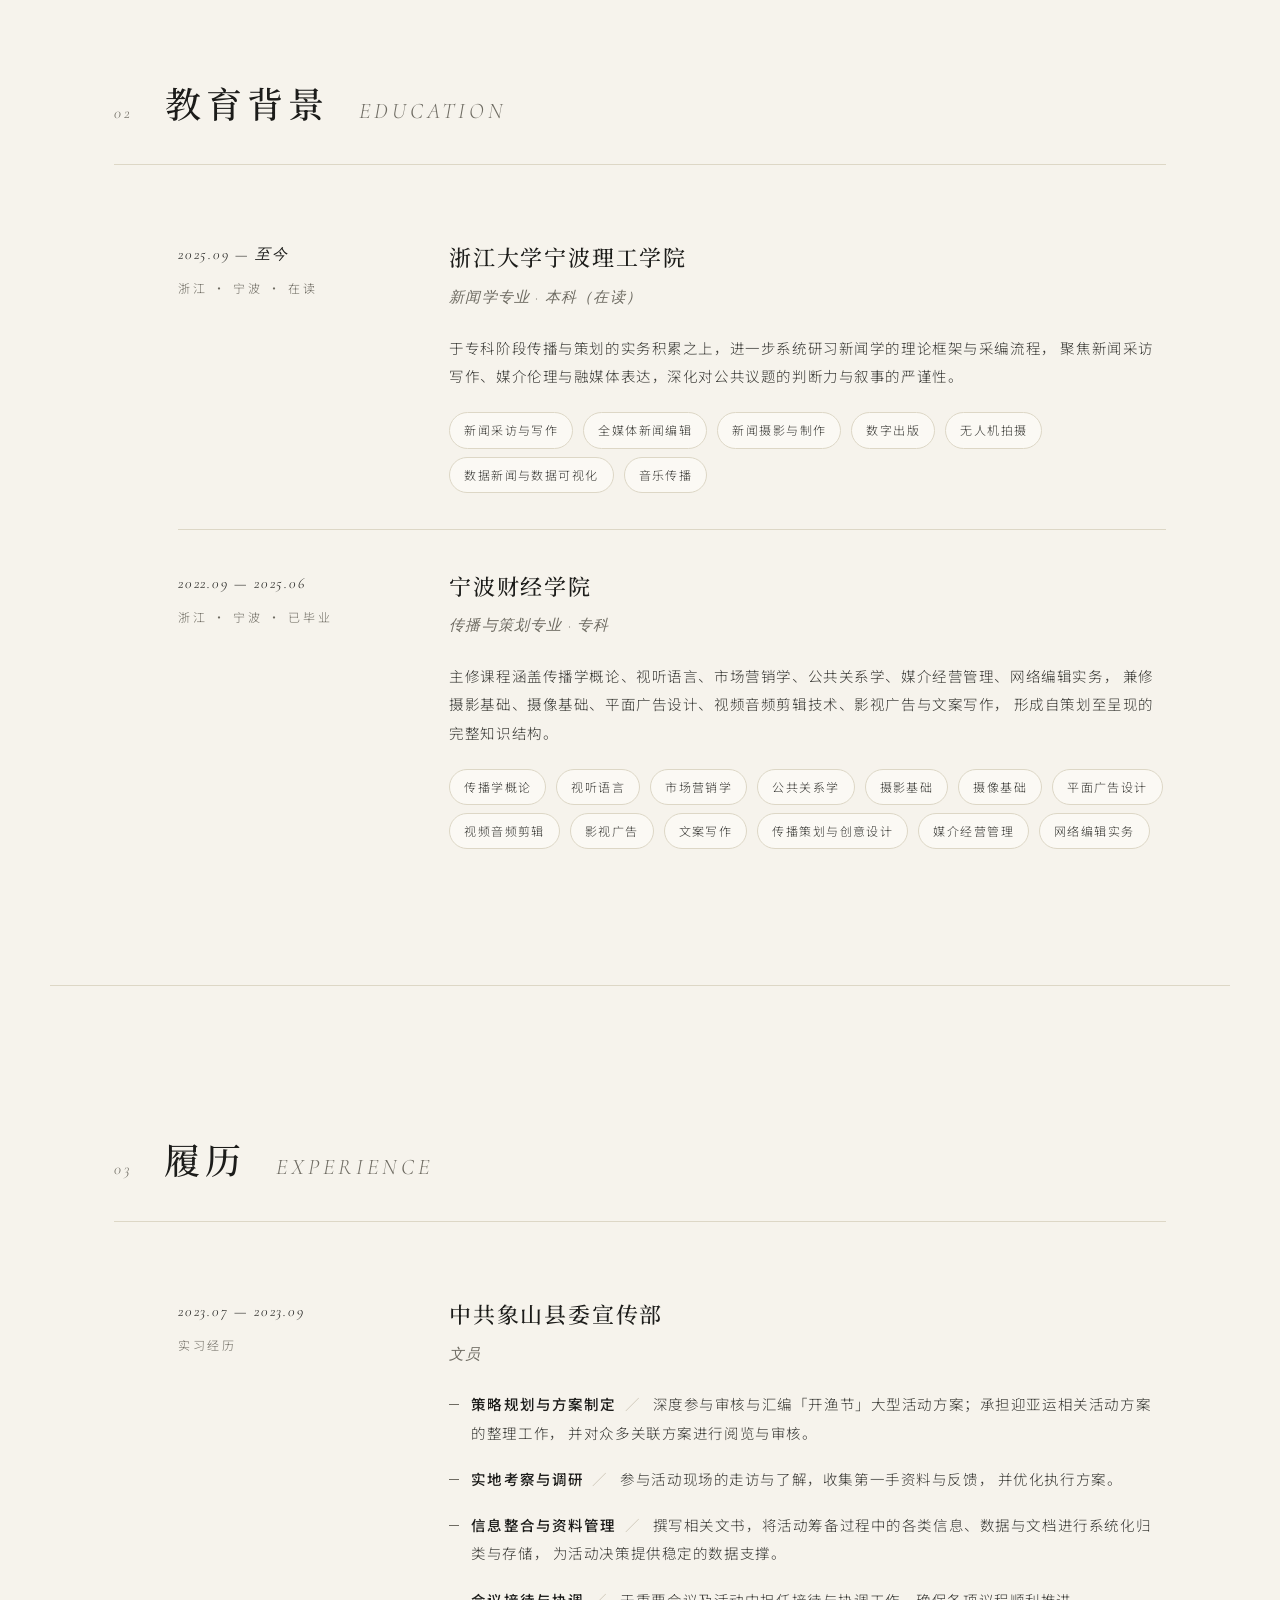
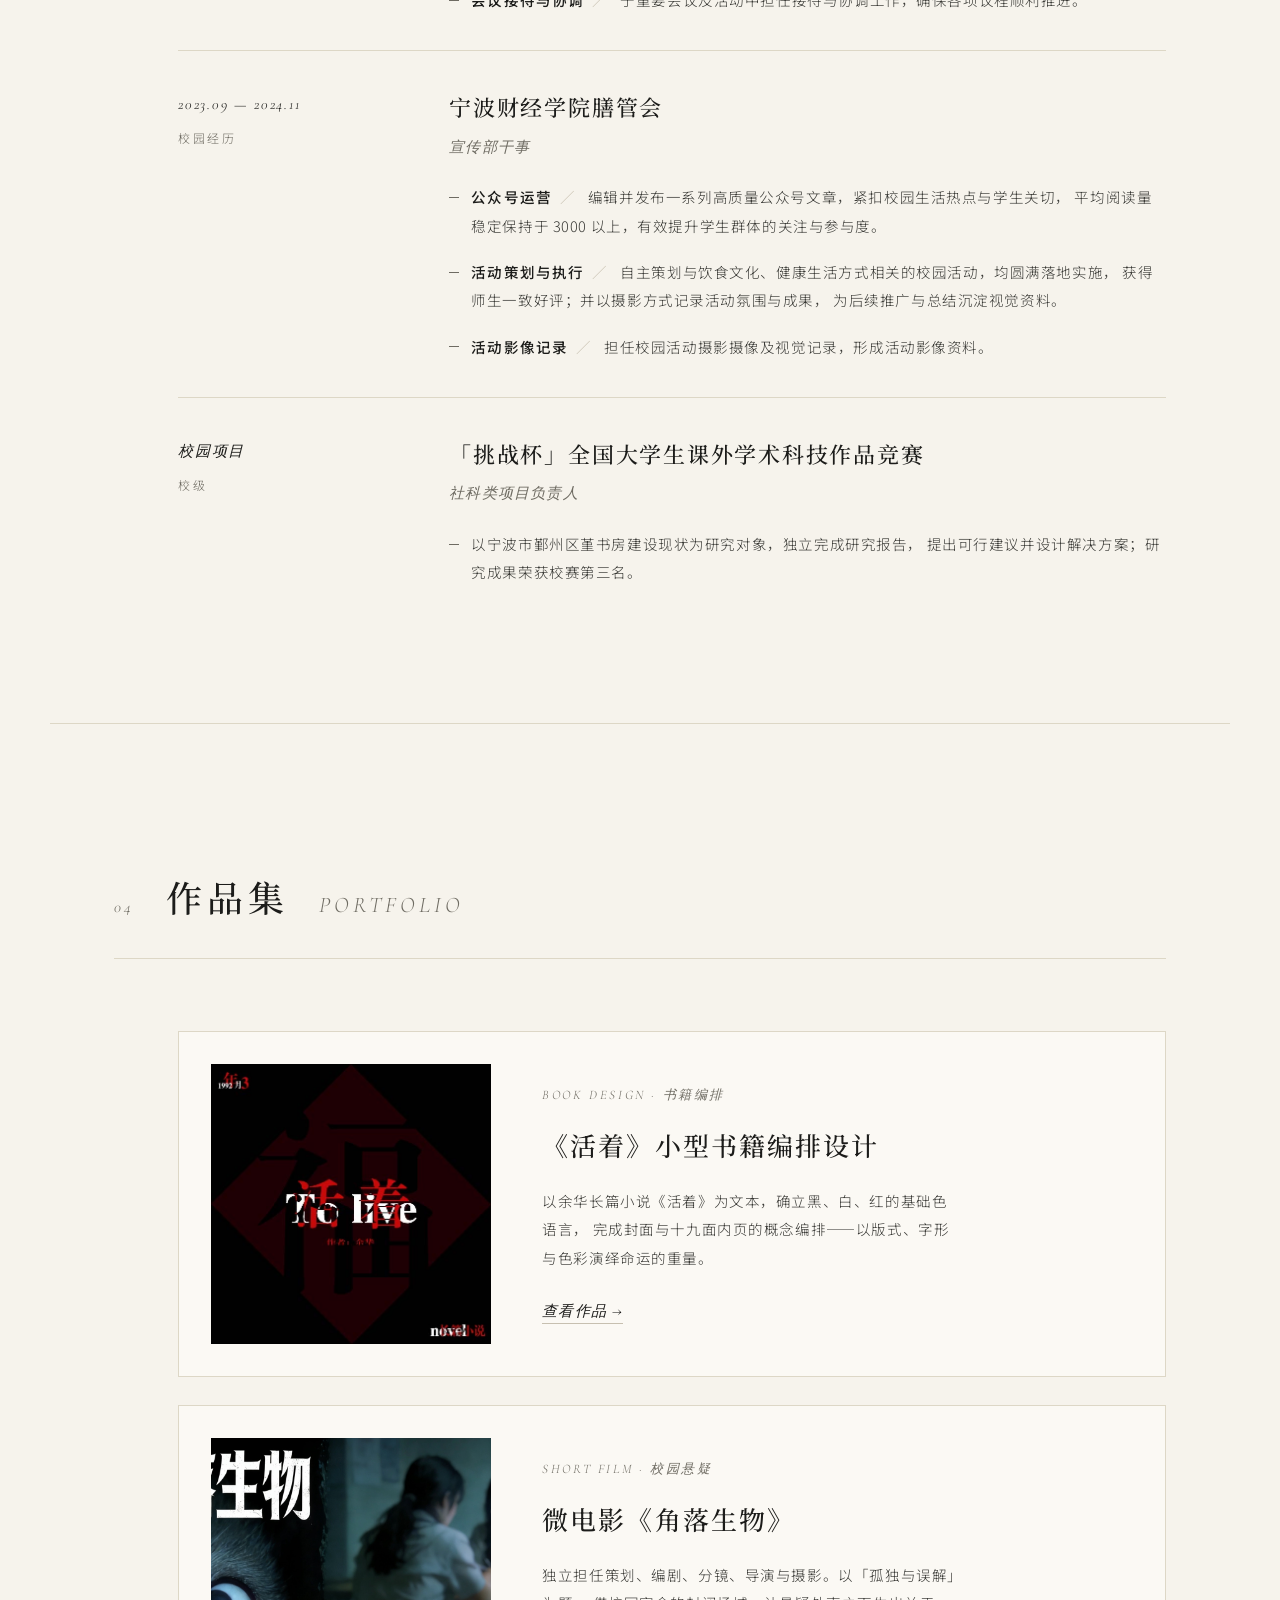
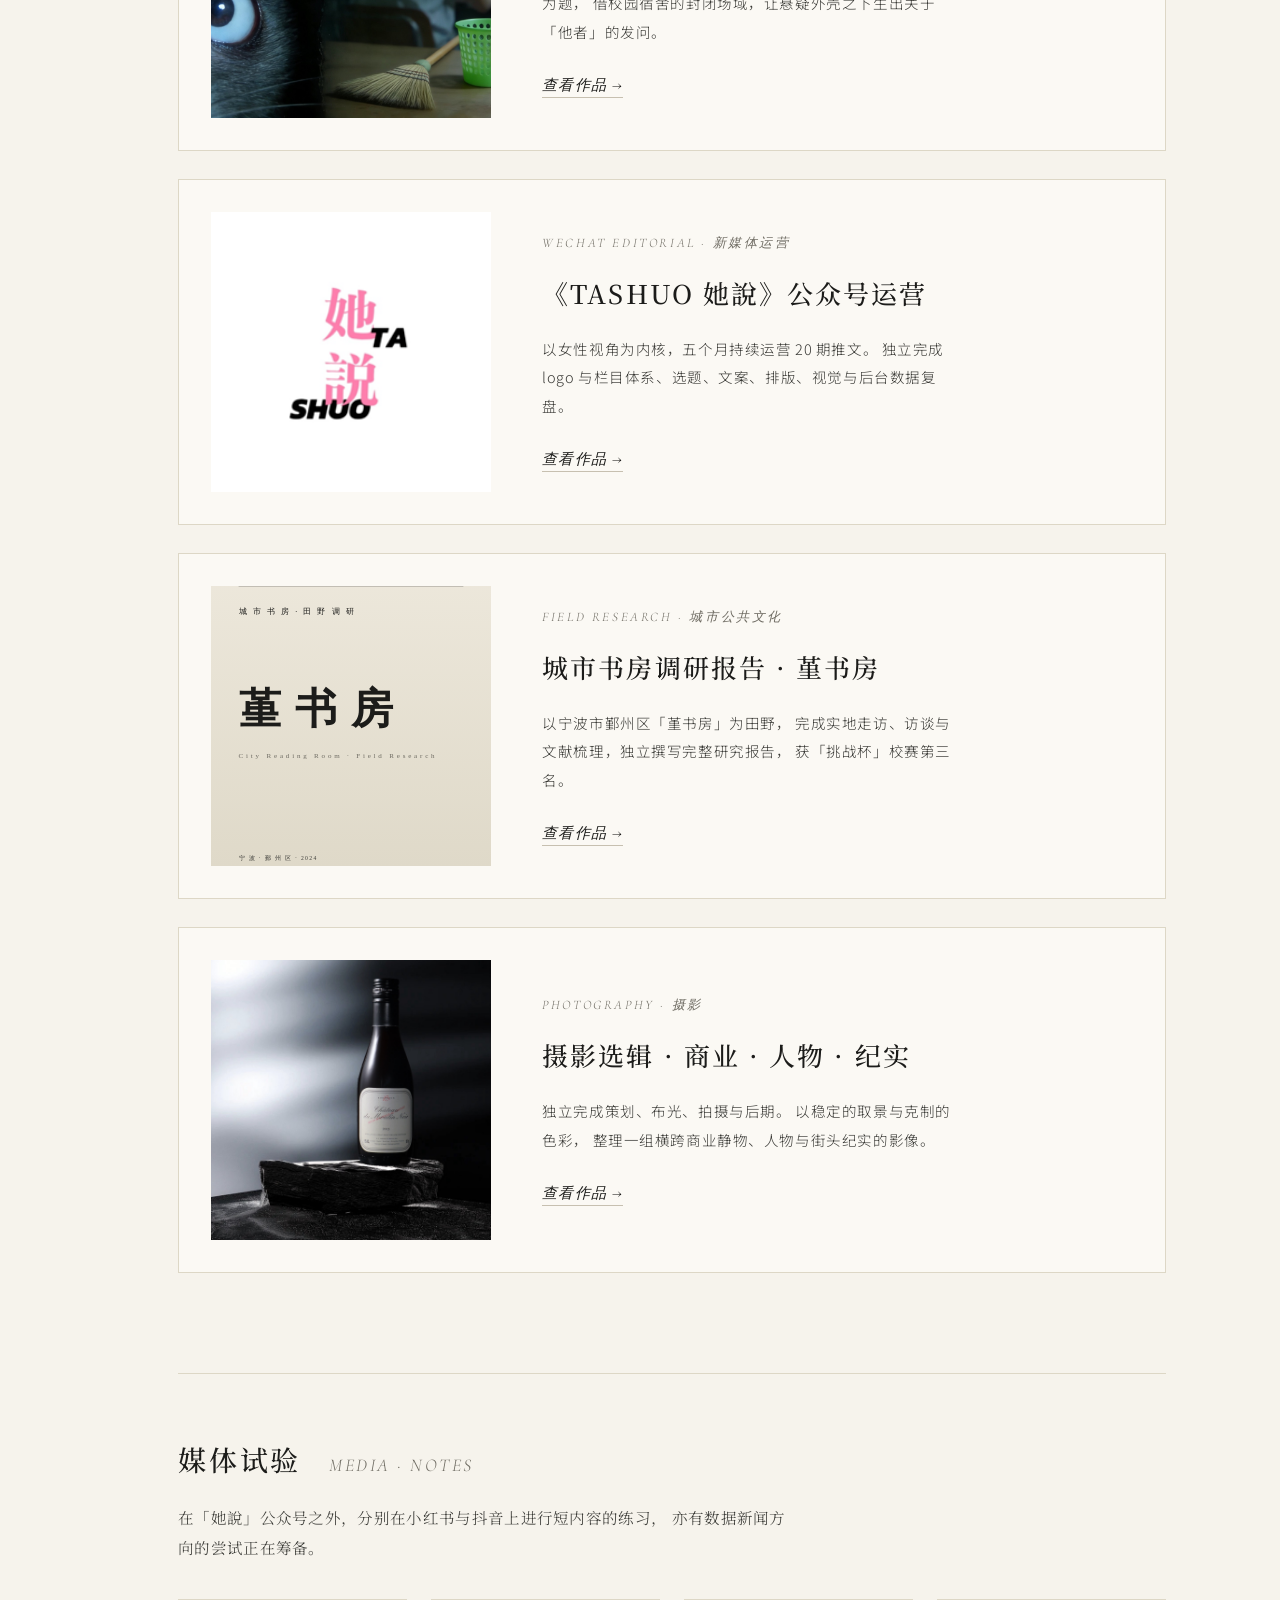
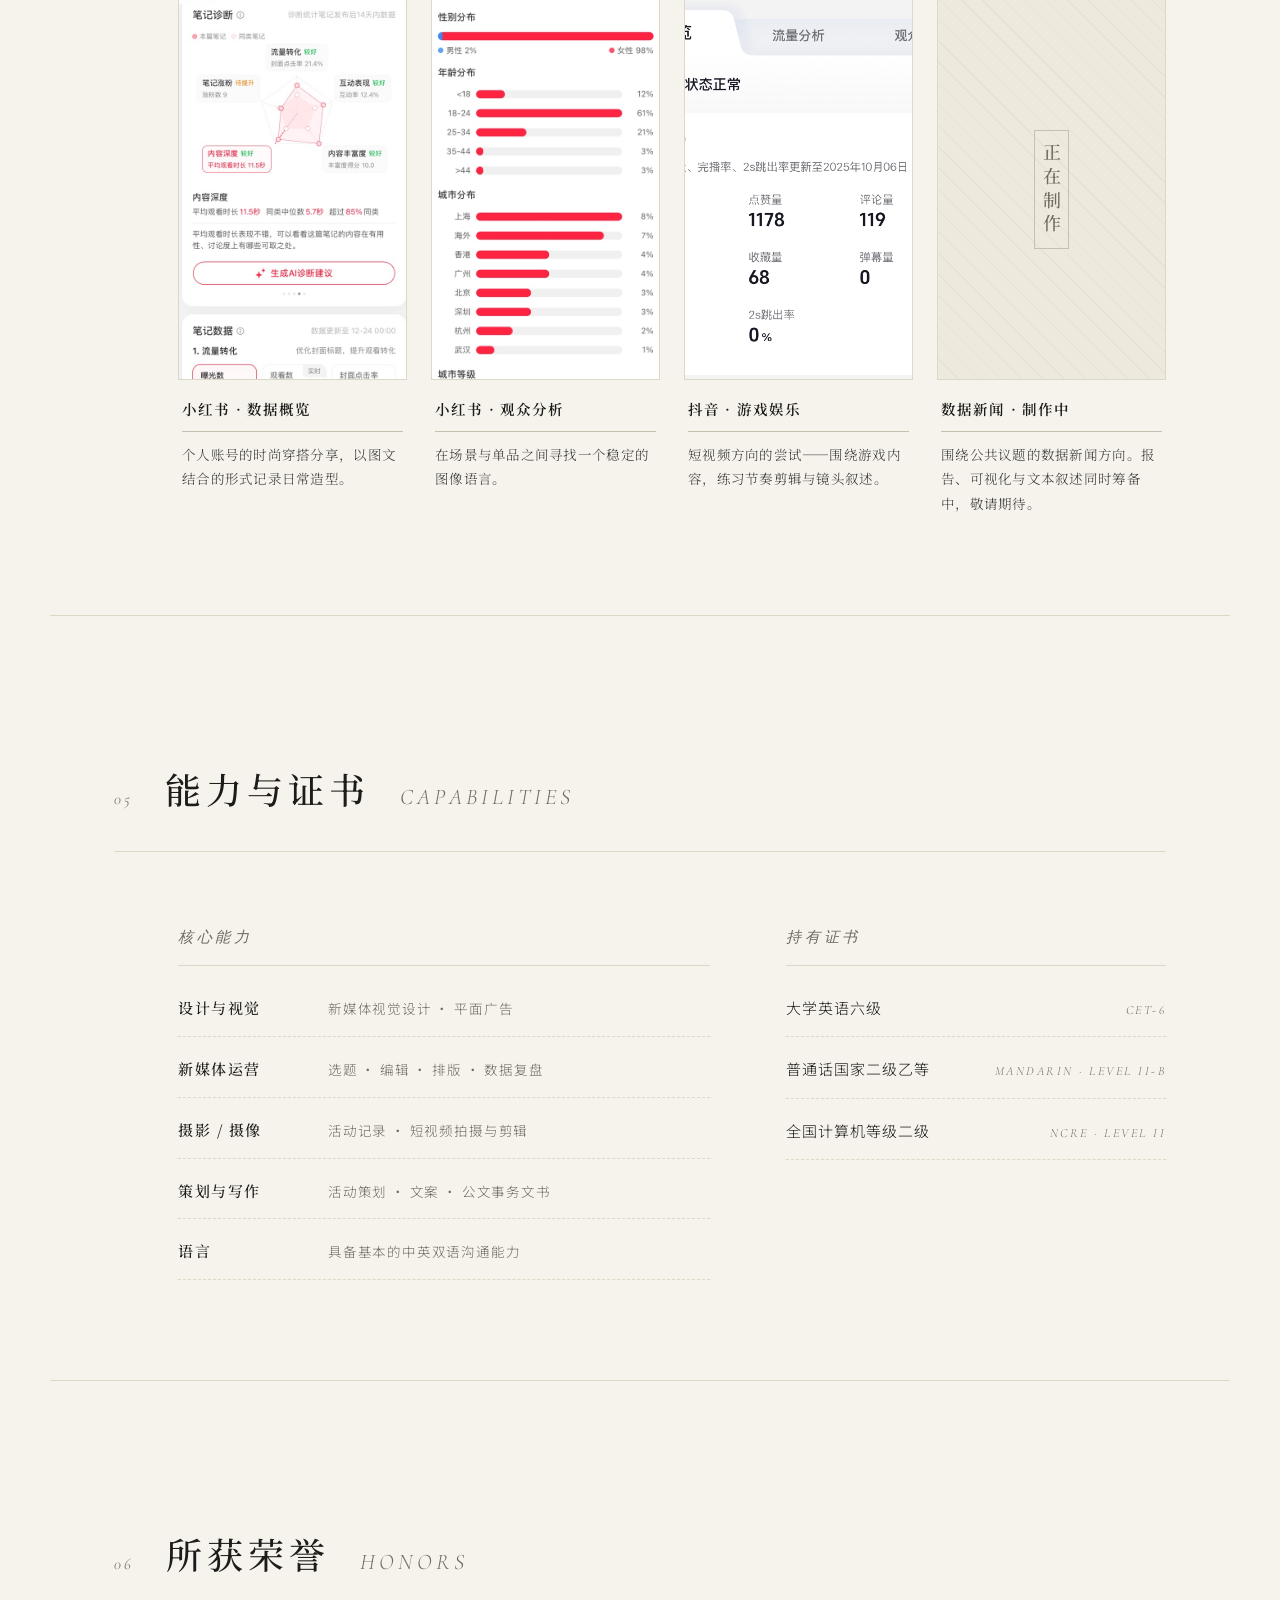
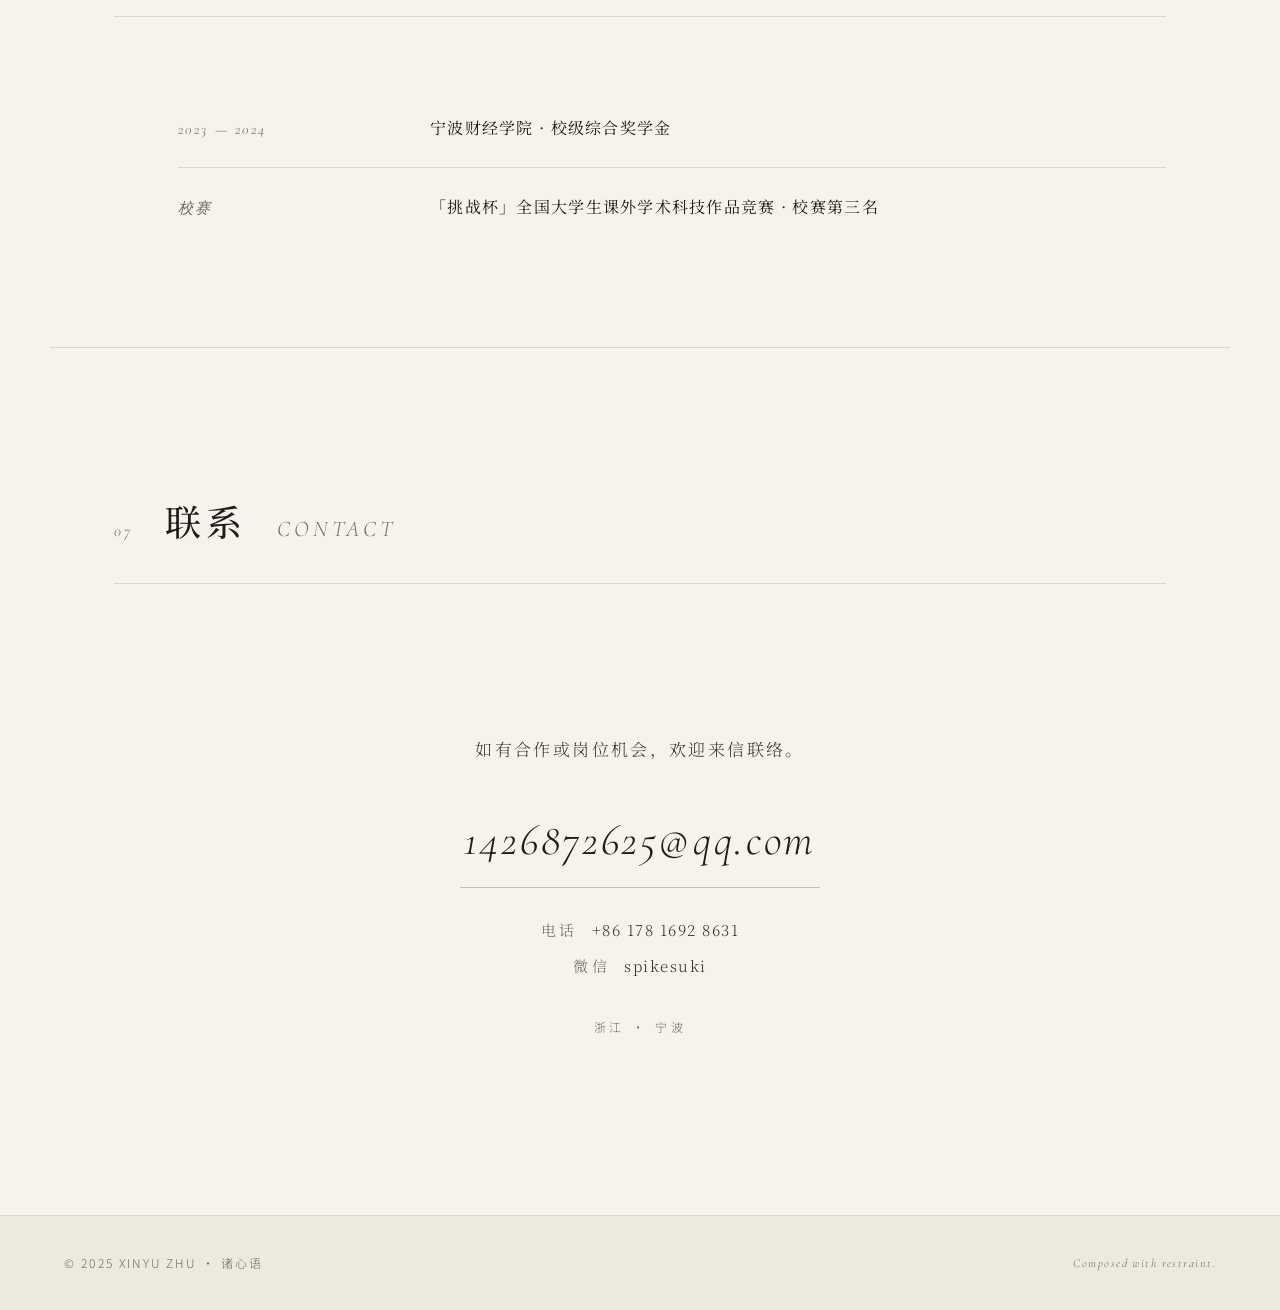
==== commit 2cfd963a: "cv" ====
--- a/index.html
+++ b/index.html
@@ -211,7 +211,7 @@
                         <ul class="duty-list">
                             <li>
                                 以宁波市鄞州区堇书房建设现状为研究对象，独立完成研究报告，
-                                提出可行建议并设计解决方案；研究成果荣获校赛三等奖（第三名）。
+                                提出可行建议并设计解决方案；研究成果荣获校赛第三名。
                             </li>
                         </ul>
                     </div>
@@ -284,7 +284,7 @@
                             <p class="work-card-desc">
                                 以宁波市鄞州区「堇书房」为田野，
                                 完成实地走访、访谈与文献梳理，独立撰写完整研究报告，
-                                获「挑战杯」校赛三等奖。
+                                获「挑战杯」校赛第三名。
                             </p>
                             <span class="work-card-cta">查看作品 →</span>
                         </div>
@@ -311,23 +311,23 @@
                 <div class="mini-works">
                     <h3 class="mini-works-title">媒体试验 <em>Media · Notes</em></h3>
                     <p class="mini-works-desc">
-                        在「她说」之外，分别在小红书与抖音上进行短内容的练习，
+                        在「她說」公众号之外，分别在小红书与抖音上进行短内容的练习，
                         亦有数据新闻方向的尝试正在筹备。
                     </p>
 
                     <div class="mini-grid">
                         <figure class="mini">
-                            <div class="mini-img"><img src="assets/works/social/xhs1.jpg" alt="小红书 时尚穿搭" loading="lazy"></div>
+                            <div class="mini-img"><img src="assets/works/social/xhs1.jpg" alt="小红书 数据概览" loading="lazy"></div>
                             <figcaption>
-                                <span>小红书 · 时尚穿搭</span>
+                                <span>小红书 · 数据概览</span>
                                 <p>个人账号的时尚穿搭分享，以图文结合的形式记录日常造型。</p>
                             </figcaption>
                         </figure>
                         <figure class="mini">
-                            <div class="mini-img"><img src="assets/works/social/xhs2.jpg" alt="小红书 时尚穿搭 02" loading="lazy"></div>
+                            <div class="mini-img"><img src="assets/works/social/xhs2.jpg" alt="小红书 观众分析" loading="lazy"></div>
                             <figcaption>
-                                <span>小红书 · 穿搭笔记</span>
-                                <p>另一组穿搭笔记。在场景与单品之间寻找一个稳定的图像语言。</p>
+                                <span>小红书 · 观众分析</span>
+                                <p>在场景与单品之间寻找一个稳定的图像语言。</p>
                             </figcaption>
                         </figure>
                         <figure class="mini">
@@ -388,11 +388,11 @@
                 <ul class="honor-list">
                     <li>
                         <span class="honor-year">2023 — 2024</span>
-                        <span class="honor-name">宁波财经学院 · 校级综合奖学金（三等）</span>
+                        <span class="honor-name">宁波财经学院 · 校级综合奖学金</span>
                     </li>
                     <li>
                         <span class="honor-year">校赛</span>
-                        <span class="honor-name">「挑战杯」全国大学生课外学术科技作品竞赛 · 校赛三等奖</span>
+                        <span class="honor-name">「挑战杯」全国大学生课外学术科技作品竞赛 · 校赛第三名</span>
                     </li>
                 </ul>
             </div>
@@ -406,6 +406,10 @@
             <div class="section-body contact-body">
                 <p class="contact-lead">如有合作或岗位机会，欢迎来信联络。</p>
                 <a class="contact-mail" href="mailto:1426872625@qq.com">1426872625@qq.com</a>
+                <ul class="contact-extra">
+                    <li><span>电话</span><a href="tel:+8617816928631">+86 178 1692 8631</a></li>
+                    <li><span>微信</span>spikesuki</li>
+                </ul>
                 <p class="contact-loc">浙江 · 宁波</p>
             </div>
         </section>
--- a/styles.css
+++ b/styles.css
@@ -812,6 +812,40 @@
     border-bottom-color: var(--ink);
 }
 
+.contact-extra {
+    list-style: none;
+    margin: 28px 0 0;
+    padding: 0;
+    display: flex;
+    flex-direction: column;
+    align-items: center;
+    gap: 8px;
+}
+
+.contact-extra li {
+    font-family: var(--serif-cn);
+    font-size: 15px;
+    letter-spacing: 0.1em;
+    color: var(--ink-soft);
+}
+
+.contact-extra li span {
+    color: var(--ink-mute);
+    margin-right: 14px;
+    letter-spacing: 0.24em;
+}
+
+.contact-extra a {
+    color: var(--ink-soft);
+    border-bottom: 1px solid transparent;
+    transition: color .3s ease, border-color .3s ease;
+}
+
+.contact-extra a:hover {
+    color: var(--accent);
+    border-bottom-color: var(--accent);
+}
+
 .contact-loc {
     margin: 36px 0 0;
     font-size: 12px;
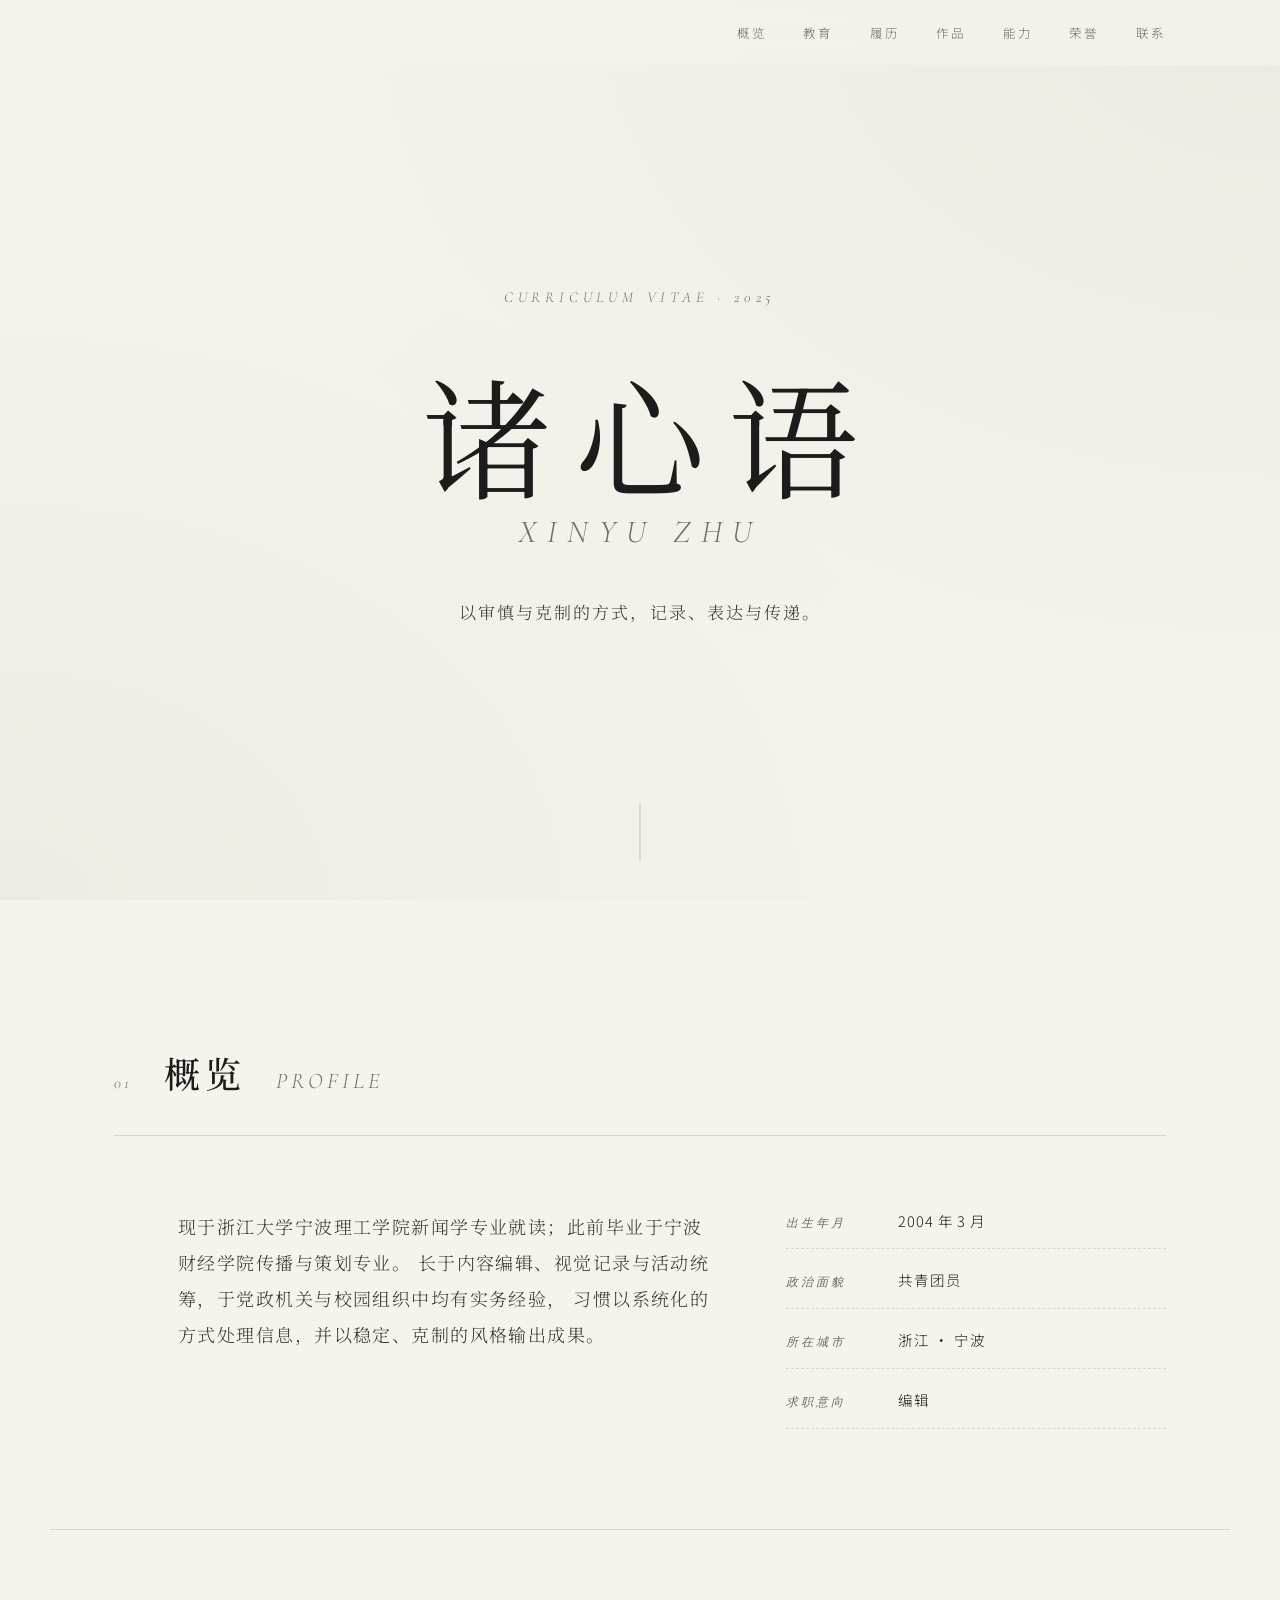
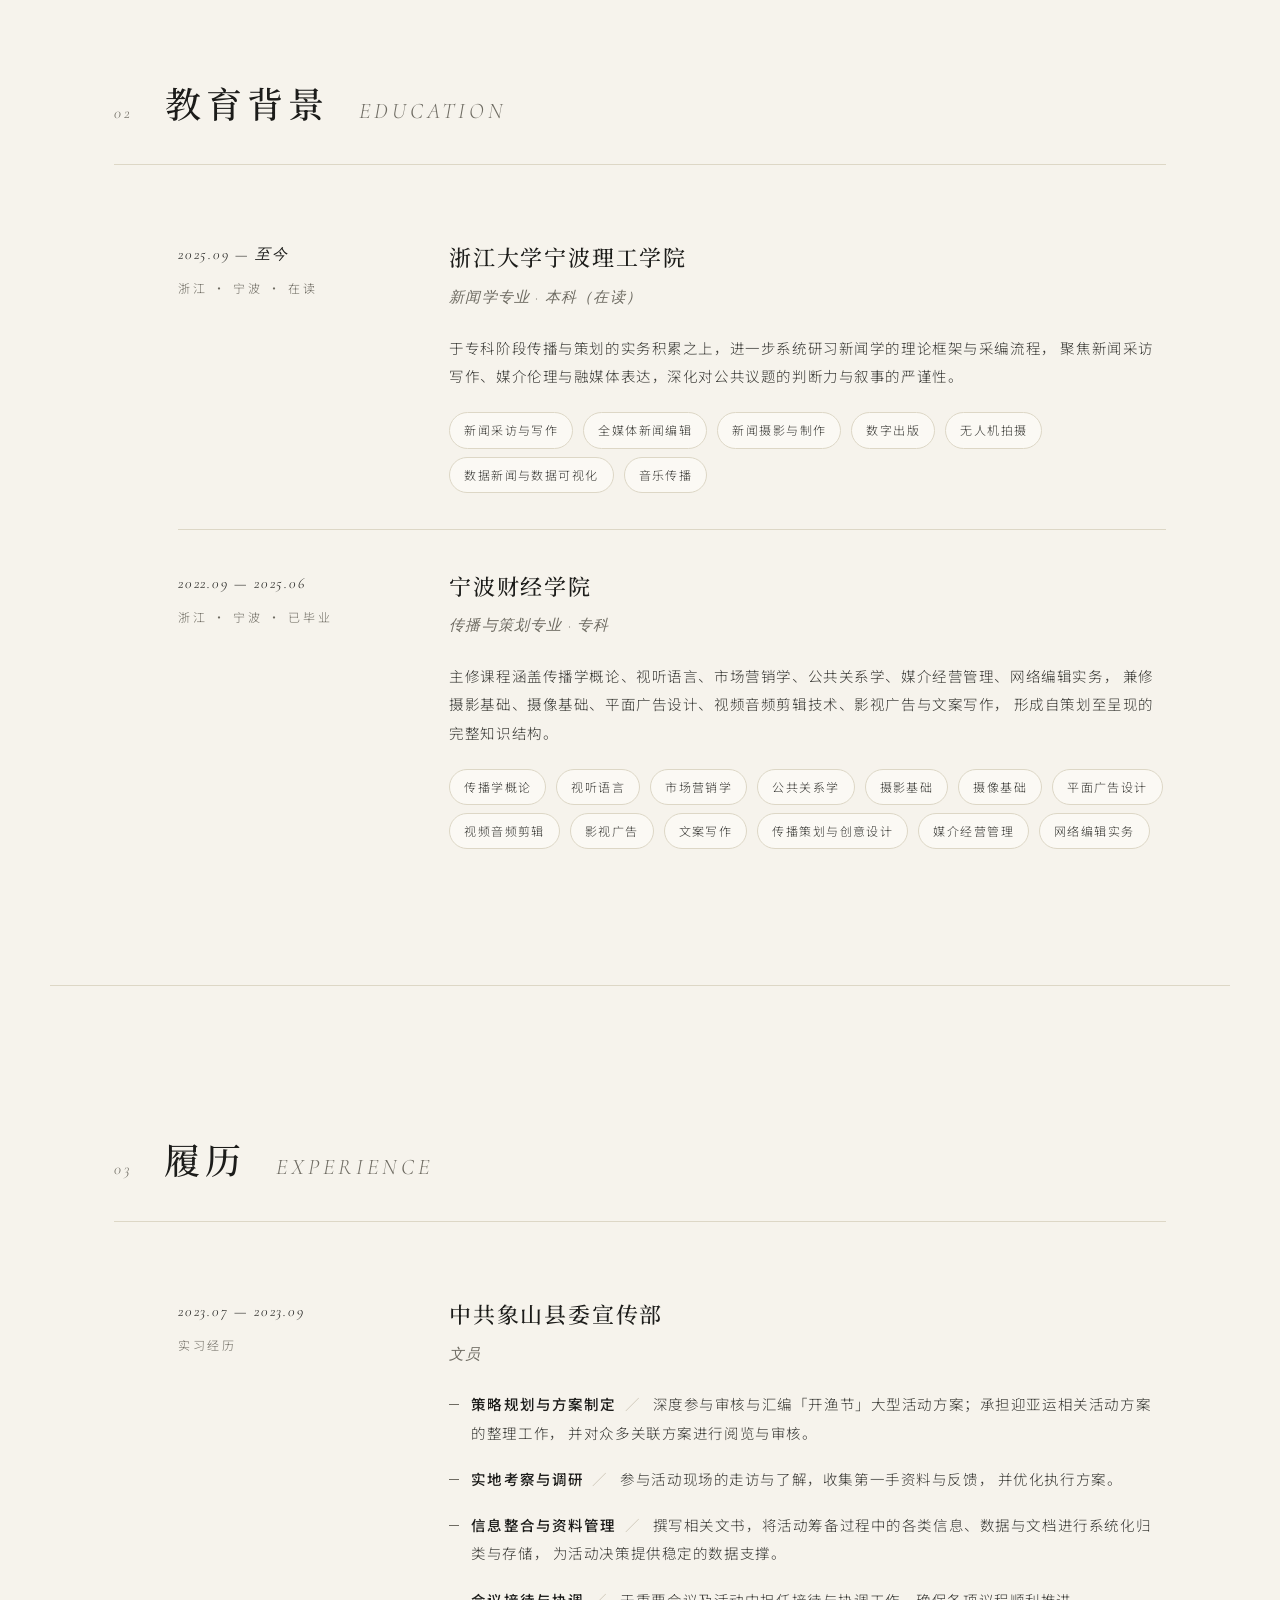
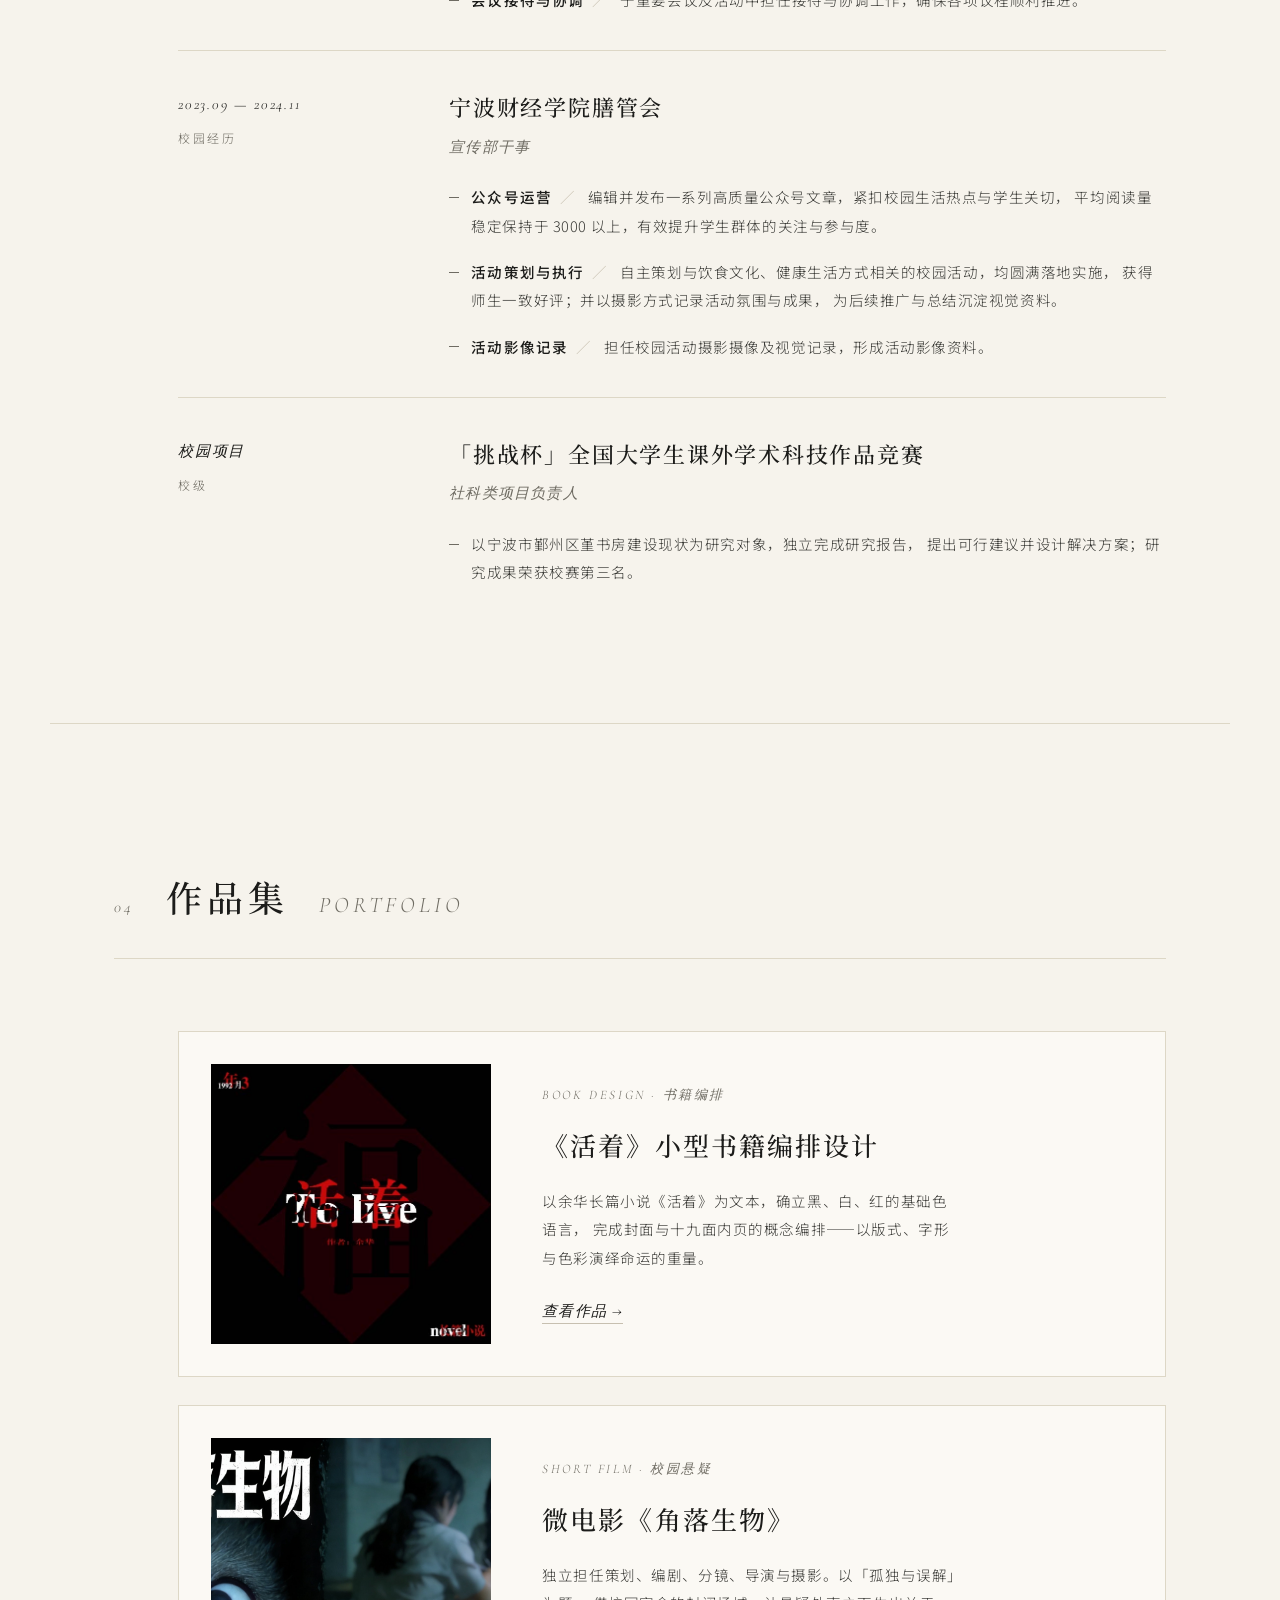
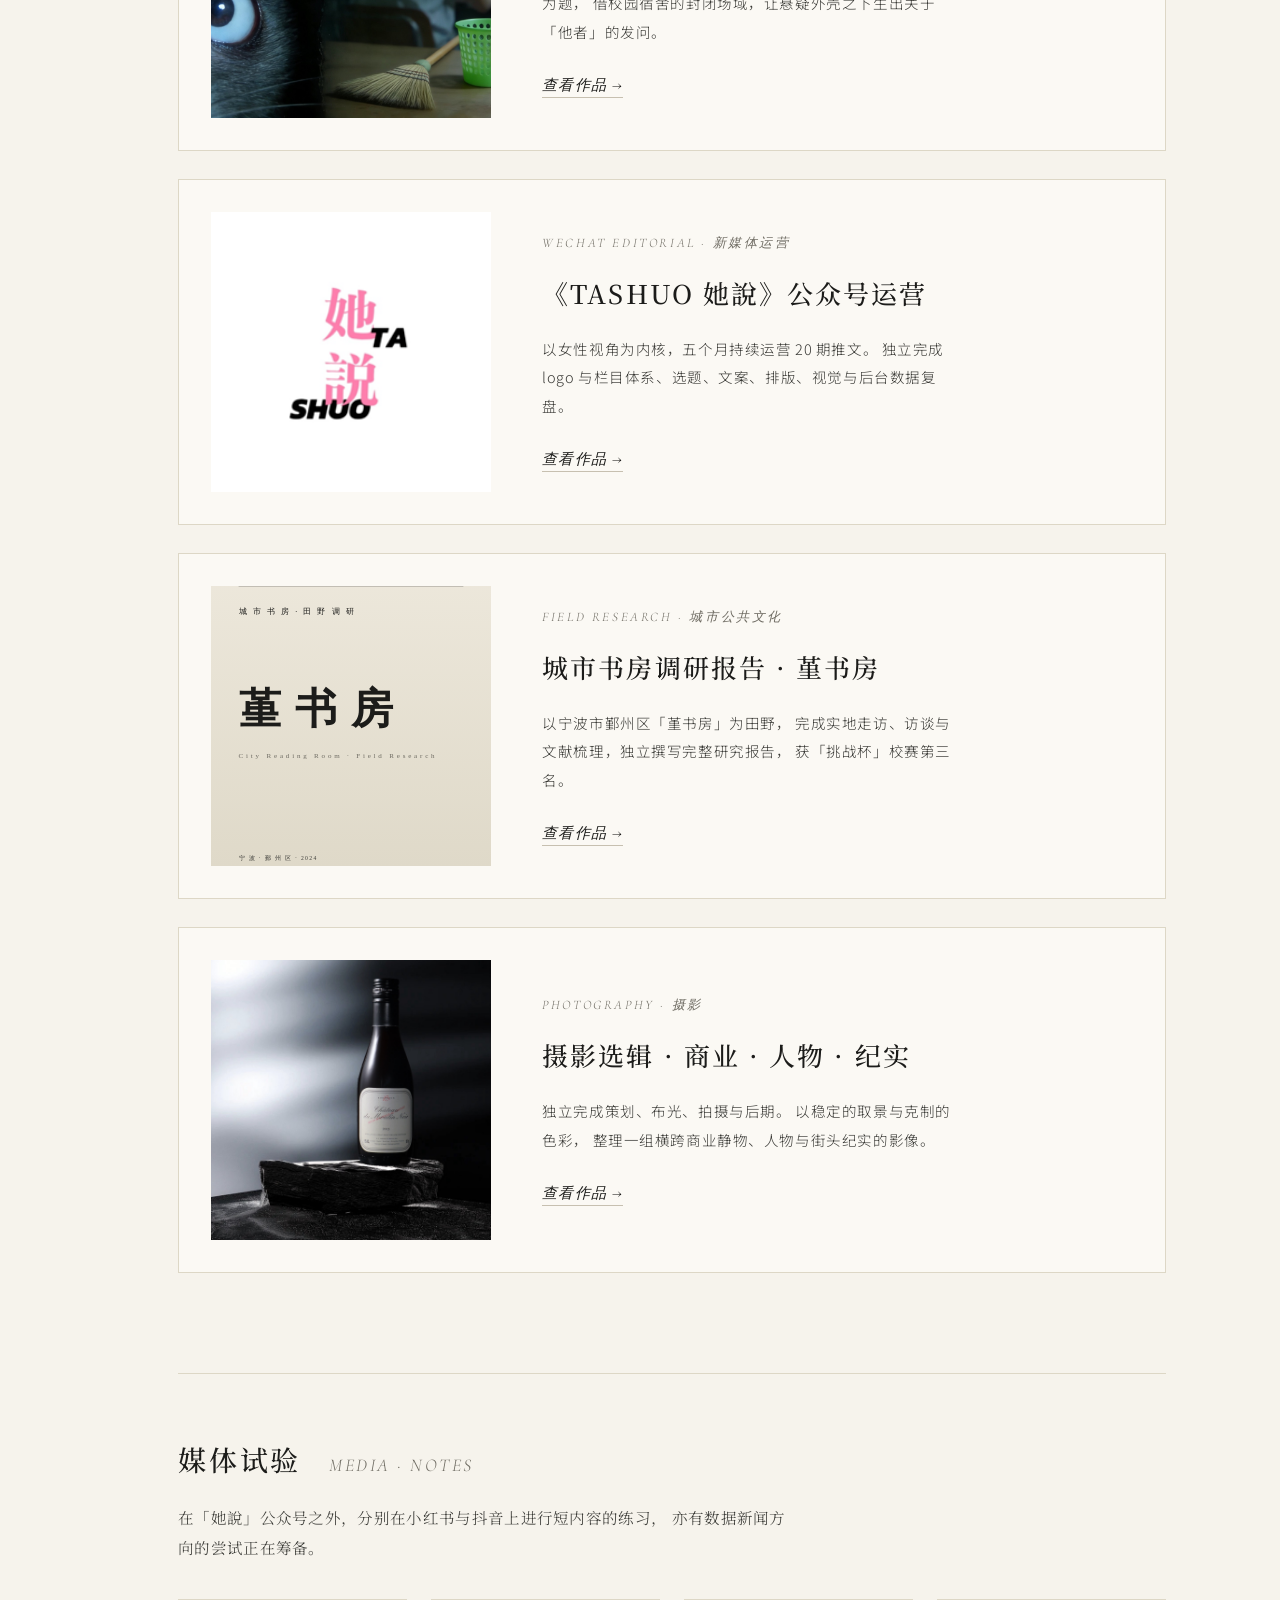
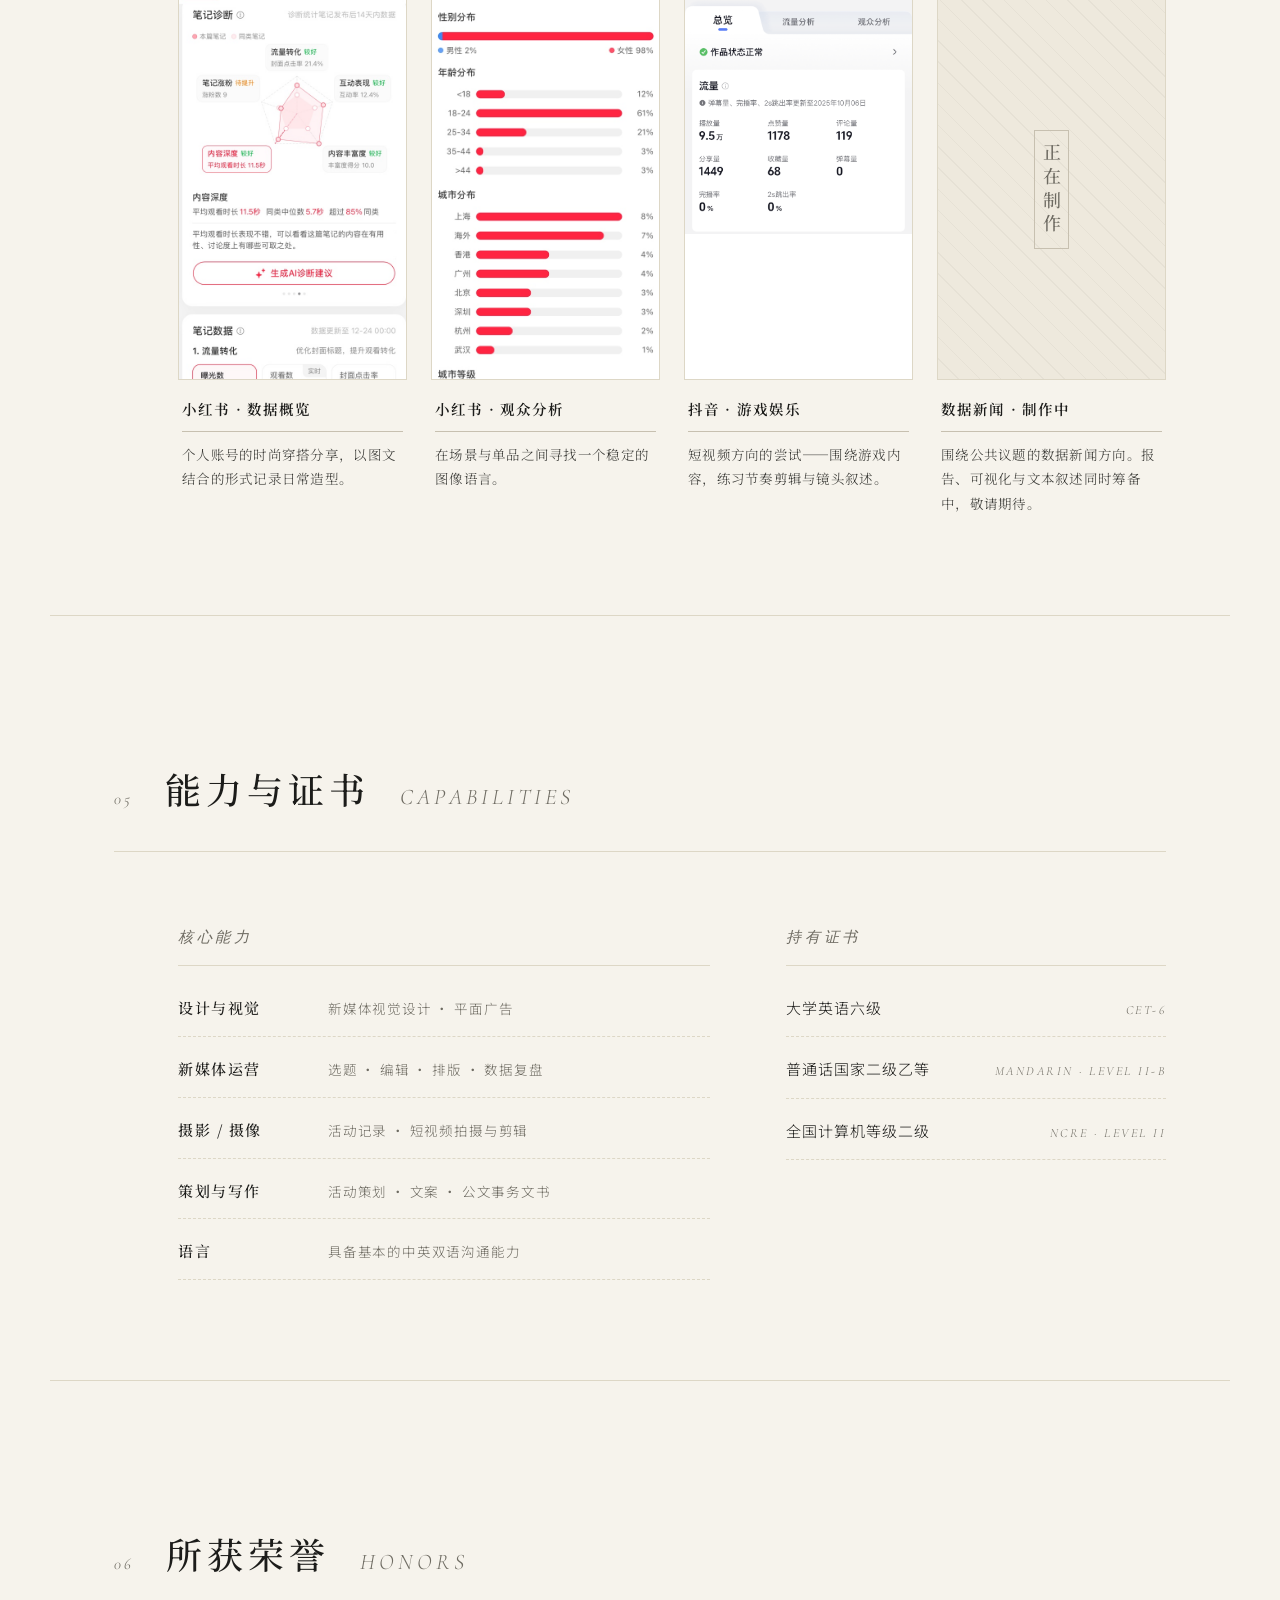
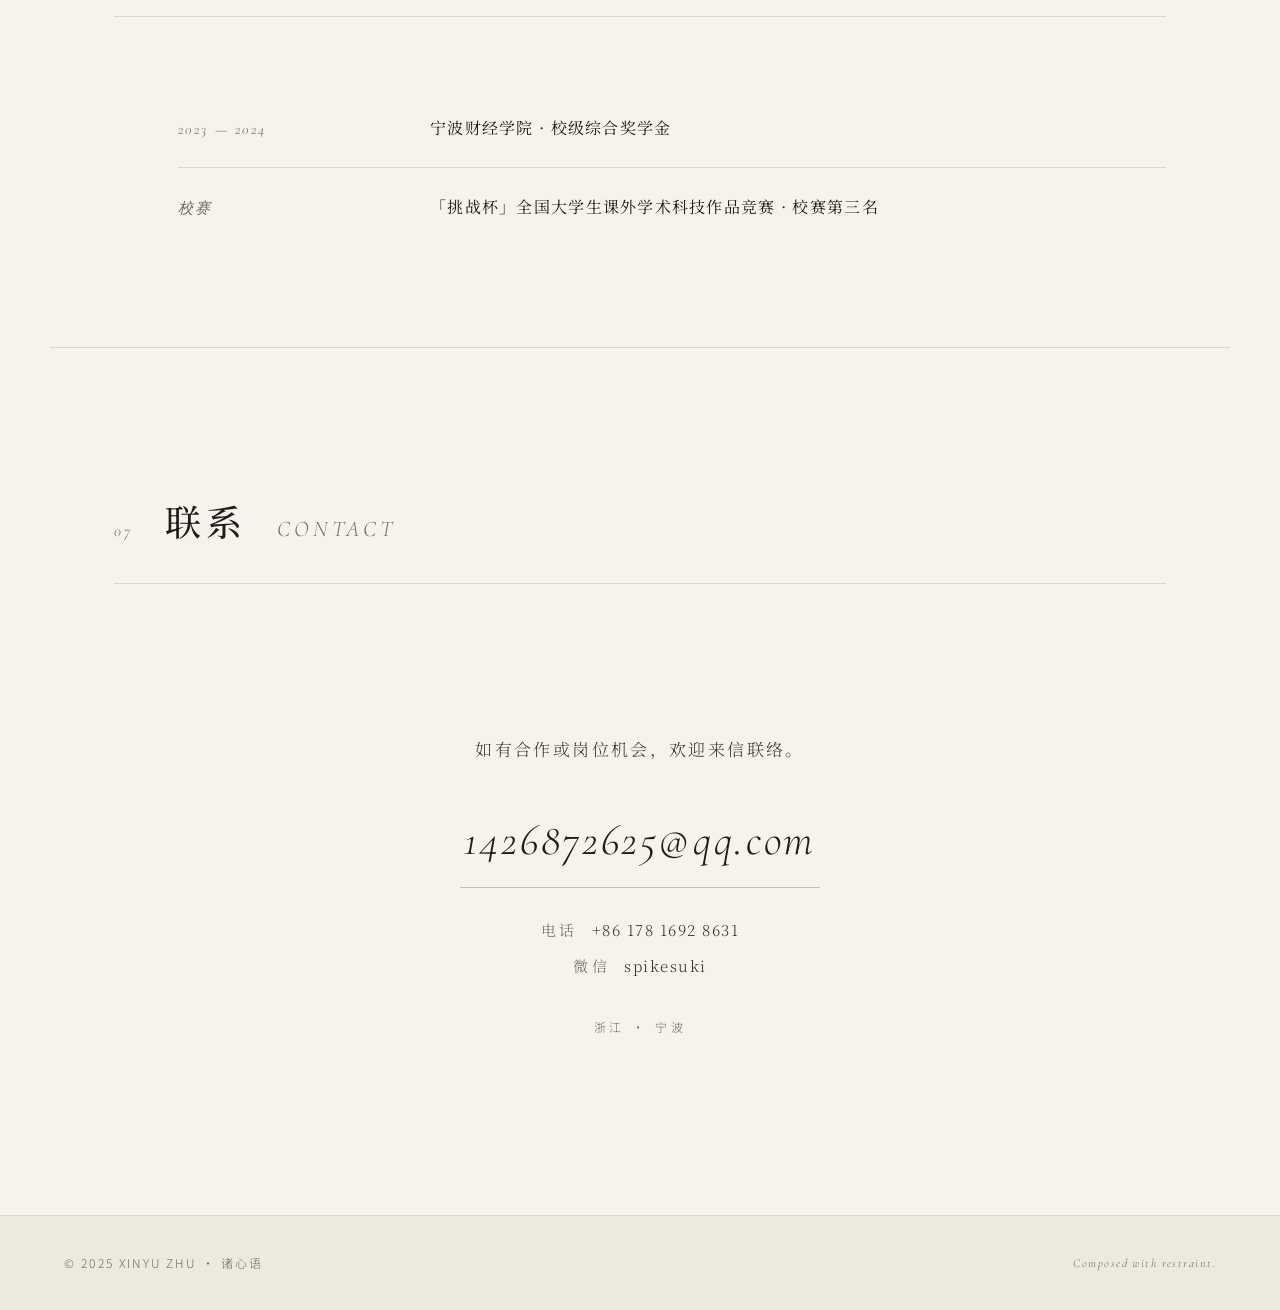
==== commit d94ec731: "cv" ====
--- a/index.html
+++ b/index.html
@@ -331,7 +331,7 @@
                             </figcaption>
                         </figure>
                         <figure class="mini">
-                            <div class="mini-img"><img src="assets/works/social/douyin.jpg" alt="抖音 游戏娱乐" loading="lazy"></div>
+                            <div class="mini-img mini-img--contain"><img src="assets/works/social/douyin.jpg" alt="抖音 游戏娱乐" loading="lazy"></div>
                             <figcaption>
                                 <span>抖音 · 游戏娱乐</span>
                                 <p>短视频方向的尝试——围绕游戏内容，练习节奏剪辑与镜头叙述。</p>
--- a/styles.css
+++ b/styles.css
@@ -689,6 +689,17 @@
 
 .mini-img:hover img { object-position: bottom; }
 
+/* 近正方形截图：完整显示，不裁切左右 */
+.mini-img--contain {
+    background: #fff;
+}
+.mini-img--contain img {
+    object-fit: contain;
+    object-position: top center;
+    transition: none;
+}
+.mini-img--contain:hover img { object-position: top center; }
+
 .mini-img--placeholder {
     display: flex;
     align-items: center;
